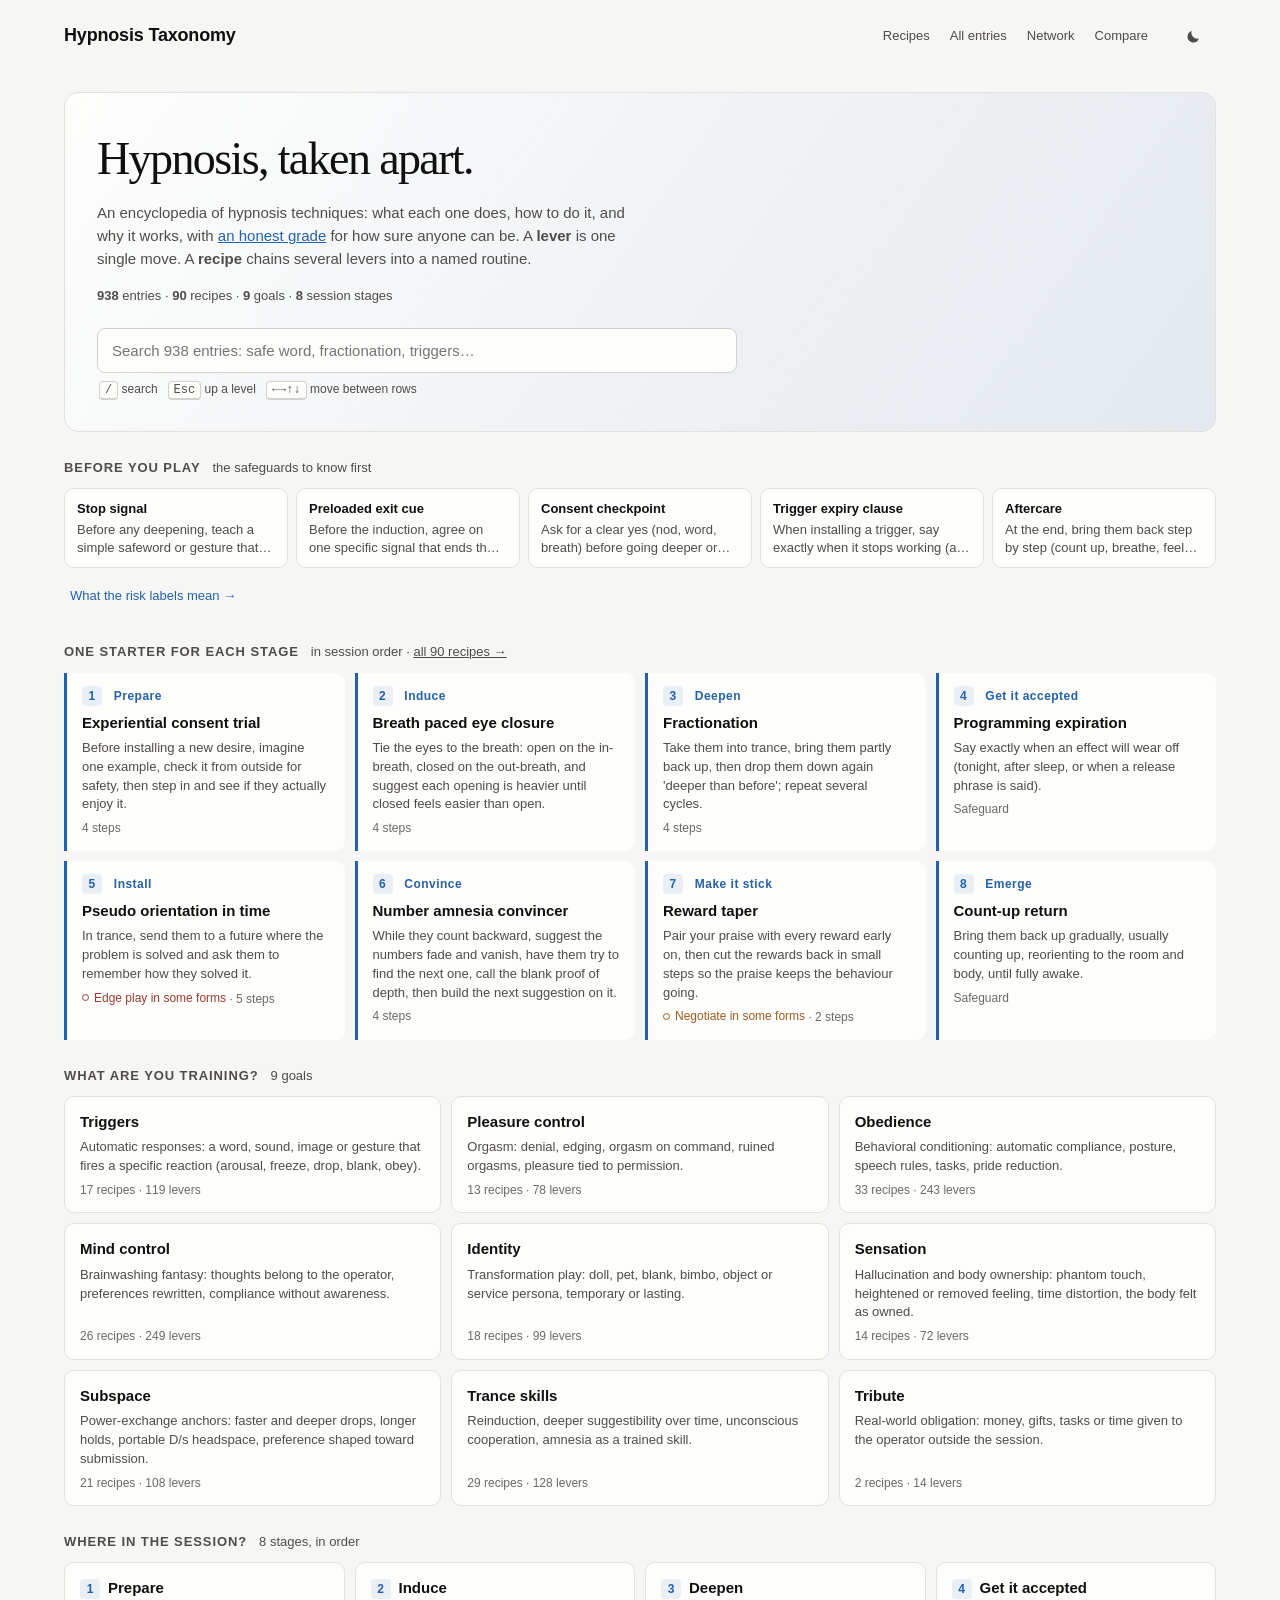
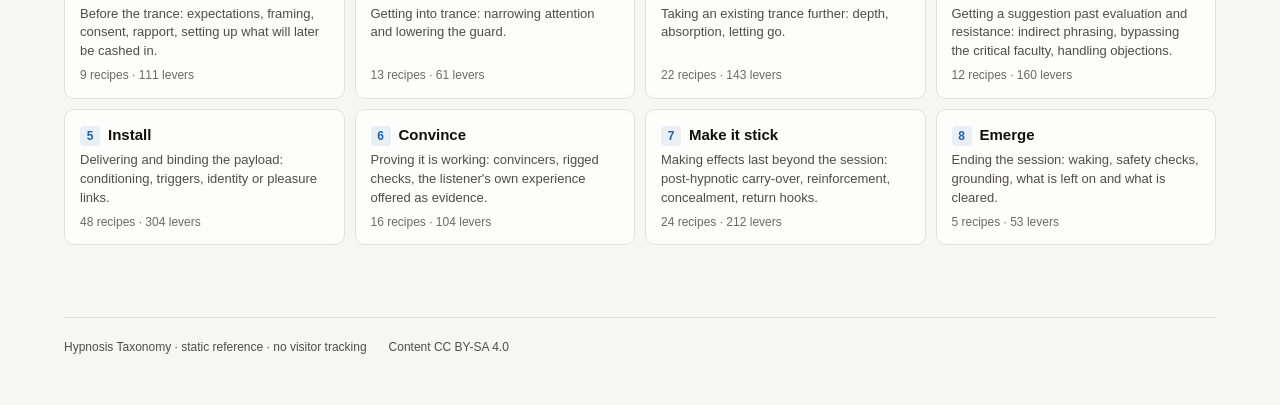
==== index.html @ 05ec09e2 "sync: taxonomy export (938 techniques, 2452 edges)" ====
<!doctype html>
<html lang="en">
<meta charset="utf-8">
<meta name="viewport" content="width=device-width, initial-scale=1">
<title>Hypnosis Taxonomy</title>
<link rel="icon" href="data:image/svg+xml,%3Csvg xmlns='http://www.w3.org/2000/svg' viewBox='0 0 16 16'%3E%3Ccircle cx='5' cy='8' r='2.6' fill='%232361ae'/%3E%3Ccircle cx='11.5' cy='4.5' r='1.9' fill='%23888'/%3E%3Ccircle cx='11.5' cy='11.5' r='1.9' fill='%23888'/%3E%3Cpath d='M6.8 7.2 10 5.1M6.8 8.8 10 10.9' stroke='%23888' stroke-width='1.1'/%3E%3C/svg%3E">
<link rel="stylesheet" href="writer-tools.css">
<style>
  :root {
    color-scheme: light;
    --surface-0:#f6f6f4; --surface-1:#fdfdfc; --surface-2:#efefeb;
    --line:#e2e2dd; --line-2:#d2d2cb;
    --ink-1:#101010; --ink-2:#4e4d4a; --ink-3:#6b6a64; --ink-4:#aaa9a1;
    --accent:#2361ae; --accent-soft:rgba(35,97,174,.09);
    --warn:#a05a1f; --high:#a03a2e; --low:#4f6b2a;
    --g-est:#14684f; --g-sup:#1e8a68;
    --gt-est:rgba(35,97,174,.30); --gt-sup:rgba(35,97,174,.13); --gt-pla:transparent; --gt-spe:transparent;
    --shadow:0 6px 24px rgba(0,0,0,.12);
    /* One type scale: every font-size on the site is one of these. */
    --fs-xs:12px; --fs-s:13px; --fs-m:15px; --fs-l:18px; --fs-xl:26px; --fs-hero:clamp(30px,4vw,46px);
  }
  @media (prefers-color-scheme: dark) {
    :root:where(:not([data-theme="light"])) {
      color-scheme: dark;
      --surface-0:#121211; --surface-1:#1a1a19; --surface-2:#242423;
      --line:#2f2f2c; --line-2:#403f3a;
      --ink-1:#f4f4f1; --ink-2:#b8b7ae; --ink-3:#97968d; --ink-4:#5e5d57;
      --accent:#5b93d8; --accent-soft:rgba(91,147,216,.13);
      --warn:#c98a4b; --high:#c9685a; --low:#9fbf72;
      --g-est:#5fd0a8; --g-sup:#58b896;
      --gt-est:rgba(91,147,216,.42); --gt-sup:rgba(91,147,216,.20); --gt-pla:transparent; --gt-spe:transparent;
      --shadow:0 6px 24px rgba(0,0,0,.5);
    }
  }
  :root[data-theme="dark"] {
    color-scheme: dark;
    --surface-0:#121211; --surface-1:#1a1a19; --surface-2:#242423;
    --line:#2f2f2c; --line-2:#403f3a;
    --ink-1:#f4f4f1; --ink-2:#b8b7ae; --ink-3:#97968d; --ink-4:#5e5d57;
    --accent:#5b93d8; --accent-soft:rgba(91,147,216,.13);
    --warn:#c98a4b; --high:#c9685a; --low:#9fbf72;
    --g-est:#5fd0a8; --g-sup:#58b896;
    --gt-est:rgba(91,147,216,.42); --gt-sup:rgba(91,147,216,.20); --gt-pla:transparent; --gt-spe:transparent;
    --shadow:0 6px 24px rgba(0,0,0,.5);
  }

  *{box-sizing:border-box}
  html,body{margin:0}
  html{overflow-x:clip}
  body{
    background:var(--surface-0); color:var(--ink-1);
    font:var(--fs-m)/1.55 ui-sans-serif,-apple-system,"Segoe UI",Roboto,"Helvetica Neue",sans-serif;
    -webkit-font-smoothing:antialiased; overflow-x:clip; overflow-wrap:break-word;
  }
  a{color:inherit}

  header{
    max-width:1200px;margin:0 auto;padding:14px 24px 0;
    display:flex;flex-wrap:wrap;align-items:center;gap:0 16px;
  }
  h1{margin:0;font-size:var(--fs-l);font-weight:650;letter-spacing:-.01em}
  h1 a{text-decoration:none}
  h1 a:hover{color:var(--accent)}
  .sub{color:var(--ink-3);font-size:var(--fs-s);margin:0 0 14px;font-variant-numeric:tabular-nums}
  .hbtn{
    border:1px solid var(--line-2);background:var(--surface-1);color:var(--ink-2);
    border-radius:6px;padding:5px 12px;font:inherit;font-size:var(--fs-s);cursor:pointer;
    text-decoration:none;
  }
  .hbtn:hover{color:var(--ink-1);border-color:var(--ink-4)}
  .hbtn.on{border-color:var(--accent);color:var(--accent)}
  nav.primary{display:flex;flex-wrap:nowrap;gap:0 4px;margin-left:auto}
  nav.primary a{font-size:var(--fs-s);line-height:20px;padding:12px 8px;color:var(--ink-2);text-decoration:none;white-space:nowrap}
  nav.primary a:hover{color:var(--ink-1)}
  nav.primary a.on{color:var(--ink-1);text-decoration:underline;text-decoration-thickness:2px;text-underline-offset:6px}
  nav.primary a:focus-visible,.iconbtn:focus-visible{outline:2px solid var(--accent);outline-offset:-2px;border-radius:6px}
  .iconbtn{border:0;background:none;color:var(--ink-2);width:44px;height:44px;padding:0;display:inline-grid;place-items:center;cursor:pointer;border-radius:8px}
  .iconbtn:hover{color:var(--ink-1);background:var(--surface-2)}
  .iconbtn svg{width:18px;height:18px}

  main{max-width:1200px;margin:0 auto;padding:16px 24px 72px}

  .crumbs{font-size:var(--fs-s);color:var(--ink-2);margin:4px 0 16px;display:flex;flex-wrap:wrap;gap:6px;align-items:center}
  .crumbs a{text-decoration:none}
  .crumbs a:hover{color:var(--accent)}
  .crumbs .sep{color:var(--ink-3)}
  .crumbs .here{color:var(--ink-2)}

  .searchwrap{margin:10px 0 20px;max-width:640px}
  input[type=search]{
    width:100%;border:1px solid var(--line-2);background:var(--surface-1);color:var(--ink-1);
    border-radius:8px;padding:10px 14px;font:inherit;font-size:var(--fs-m);
  }
  input[type=search]:focus{outline:2px solid var(--accent);outline-offset:1px;border-color:transparent}
  .hint{color:var(--ink-2);font-size:var(--fs-xs);margin:7px 2px 0}
  kbd{
    font:var(--fs-xs) ui-monospace,Menlo,Consolas,monospace;border:1px solid var(--line-2);
    border-bottom-width:2px;border-radius:4px;padding:1px 5px;background:var(--surface-1);color:var(--ink-2);
  }

  .secthead{display:flex;align-items:baseline;gap:12px;margin:26px 0 10px}
  .secthead h2{margin:0;font-size:var(--fs-s);font-weight:650;text-transform:uppercase;letter-spacing:.07em;color:var(--ink-2)}
  .secthead .n{color:var(--ink-2);font-size:var(--fs-s);font-variant-numeric:tabular-nums}

  /* home: goal / stage tiles and the recipe shelf */
  .tiles{display:grid;grid-template-columns:repeat(auto-fill,minmax(250px,1fr));gap:10px}
  .tile{display:flex;flex-direction:column;gap:5px;padding:13px 15px;border:1px solid var(--line);border-radius:10px;
        background:var(--surface-1);text-decoration:none}
  .tile:hover{border-color:var(--accent);background:var(--accent-soft)}
  .tile:focus-visible,.rcard:focus-visible{outline:2px solid var(--accent);outline-offset:2px}
  .tname{font-weight:650;font-size:var(--fs-m)}
  .tnum{display:inline-block;min-width:20px;height:20px;border-radius:4px;background:var(--accent-soft);color:var(--accent);
        font-size:var(--fs-xs);text-align:center;line-height:20px;margin-right:8px;font-variant-numeric:tabular-nums}
  .tdef{color:var(--ink-2);font-size:var(--fs-s);line-height:1.45}
  .tcnt{color:var(--ink-3);font-size:var(--fs-xs);margin-top:auto;font-variant-numeric:tabular-nums}
  .rshelf{display:grid;grid-template-columns:repeat(auto-fill,minmax(270px,1fr));gap:10px}
  .rcard{display:flex;flex-direction:column;gap:5px;padding:13px 15px;border-left:3px solid var(--accent);
         background:var(--surface-1);border-radius:0 10px 10px 0;text-decoration:none}
  .rcard:hover{background:var(--accent-soft)}
  .rname{font-weight:650}
  .rone{color:var(--ink-2);font-size:var(--fs-s);line-height:1.45}
  .rcnt{color:var(--ink-3);font-size:var(--fs-xs)}
  .kindline{margin:0 0 6px;font-size:var(--fs-xs);font-weight:650;letter-spacing:.08em;text-transform:uppercase;color:var(--ink-2)}
  .kindline a{color:var(--ink-2);text-decoration:none}
  .kindline a:hover{color:var(--accent);text-decoration:underline}
  .kindline .kin{text-transform:none;letter-spacing:0;font-weight:400}
  .entry .lead{font-size:var(--fs-l);line-height:1.5;margin:0 0 6px;color:var(--ink-1);max-width:62ch}
  ol.steps{margin:0;padding-left:22px}
  ol.steps li{margin:0 0 10px;padding-left:4px}
  ol.steps li p{margin:0;font-size:var(--fs-m);line-height:1.55}
  .steplever{display:inline-block;margin-top:3px;font-size:var(--fs-s);color:var(--accent);text-decoration:none}
  .steplever::before{content:"↳ ";color:var(--ink-3)}
  ul.variations{margin:4px 0 0;padding-left:20px;font-size:var(--fs-m);line-height:1.55}
  ul.variations li{margin:0 0 4px}
  .grade{margin:10px 0 0;font-size:var(--fs-s);color:var(--ink-2)}
  .grade b{color:var(--ink-1);font-weight:600}
  .entry .meta .grade-badge{margin-right:0}
  .grade-badge{display:inline-block;font-size:var(--fs-xs);font-weight:700;letter-spacing:.06em;text-transform:uppercase;border-radius:4px;
               padding:1px 7px;margin-right:6px;border:1px solid currentColor}
  /* A neutral ramp: grades never borrow the care colours (--warn/--high/--low mean care only).
     Established is the only FILLED badge; the line gets lighter and looser as evidence thins. */
  a.grade-badge{text-decoration:none}
  a.grade-badge:hover{text-decoration:underline}
  .g-established{color:var(--ink-1);background:var(--gt-est);border-color:var(--ink-1);box-shadow:inset 0 0 0 1px var(--ink-1)}
  .g-supported{color:var(--ink-1);background:var(--gt-sup)}.g-plausible{color:var(--ink-1);background:var(--gt-pla);border-color:var(--ink-2)}
  .g-speculative{color:var(--ink-2);background:var(--gt-spe);border-color:var(--ink-3);border-style:dashed}.g-folk{color:var(--ink-2);border-color:var(--ink-3);border-style:dotted}
  .finding{margin:6px 0 0;font-size:var(--fs-s);color:var(--ink-2)}
  .finding a{color:var(--accent)}
  .prereq{margin:0 0 16px;padding:10px 14px;border-left:3px solid var(--warn);background:var(--surface-1);border-radius:0 8px 8px 0;font-size:var(--fs-s);color:var(--ink-2)}
  .prereq b{color:var(--ink-1)}
  .risklegend{font-size:var(--fs-s);margin:-4px 0 12px}
  .risklegend a{color:var(--accent)}
  .leaveout{position:relative}
  /* .ctl: ONE look for every filter control (select, text box, Leave out, the narrow Filters toggle). */
  .ctl,.writer-filters input:not([type=checkbox]),.writer-filters select,.leaveout>summary,.morefilters>summary{font-family:inherit;font-weight:400;font-size:var(--fs-s);line-height:1.3;height:36px;
    border:1px solid var(--line-2);border-radius:8px;background:var(--surface-1);color:var(--ink-1);padding:0 10px}
  .ctl::placeholder,.writer-filters input::placeholder{color:var(--ink-3);font-weight:400;opacity:1}
  .leaveout summary{list-style:none;cursor:pointer;display:flex;align-items:center;white-space:nowrap;overflow:hidden;text-overflow:ellipsis}
  .leaveout summary::-webkit-details-marker{display:none}
  .leaveout summary::after{content:"▾";margin-left:auto;padding-left:8px;color:var(--ink-3)}
  .leaveout .lo-box{position:absolute;z-index:5;top:40px;left:0;min-width:230px;background:var(--surface-1);border:1px solid var(--line-2);border-radius:8px;box-shadow:var(--shadow);padding:8px 10px}
  .leaveout .lo-box p{margin:6px 0 2px;font-size:var(--fs-xs);font-weight:650;text-transform:uppercase;letter-spacing:.07em;color:var(--ink-3)}
  .leaveout .lo-box label{display:flex;flex-direction:row;align-items:center;gap:8px;font-weight:400;font-size:var(--fs-s);color:var(--ink-1);min-height:36px;min-width:0;flex:none}
  .leaveout .lo-box input{width:18px;height:18px}
  .showall{margin:10px 0 0;font:inherit;font-size:var(--fs-s);border:1px solid var(--line-2);background:var(--surface-1);color:var(--accent);border-radius:8px;padding:9px 14px;cursor:pointer;min-height:44px}
  .showall:hover{border-color:var(--accent)}
  .writer-filters .lofield{display:flex;flex-direction:column;gap:6px;font-size:var(--fs-xs);font-weight:650;color:var(--ink-2);flex:1;min-width:150px}
  .riskcat{padding:12px 0;border-bottom:1px solid var(--line);font-size:var(--fs-s);color:var(--ink-2);scroll-margin-top:12px}
  .riskcat:focus{outline:none}
  .riskcat:target,.riskcat:focus-visible{outline:2px solid var(--accent);outline-offset:4px;border-radius:4px}
  .riskcat h4{margin:0 0 4px;font-size:var(--fs-l);color:var(--ink-1)}
  .riskcat h4 .n{font-size:var(--fs-s);font-weight:400;color:var(--ink-2)}
  .riskcat h4 a.n{color:var(--accent);text-decoration:none}
  .riskcat h4 a.n:hover{text-decoration:underline}
  .riskcat p{margin:0 0 4px}
  .riskpage{max-width:68ch}
  .riskpage>.sect{margin-top:22px}
  .riskpage .body.small,.riskpage ul.risklist li,.riskpage .riskcat{font-size:var(--fs-s)}
  .riskcat b{color:var(--ink-1);font-weight:600}
  ul.carelevels li{display:grid;grid-template-columns:9.5em 1fr;gap:6px 12px;align-items:baseline}
  ul.carelevels .care{margin:0}
  ul.risklist li b{color:var(--ink-1)}
  /* ONE disclosure style for "show more text": accent, small, regular weight, a ▸/▾ marker. */
  details.more{margin-top:10px}
  details.more>summary{cursor:pointer;font-size:var(--fs-s);font-weight:400;color:var(--accent);min-height:32px;padding:6px 0;list-style:none;display:flex;align-items:center;gap:6px}
  details.more>summary::-webkit-details-marker{display:none}
  details.more>summary::before{content:"▸";font-size:var(--fs-xs);width:10px}
  details.more[open]>summary::before{content:"▾"}
  details.more>summary:hover{text-decoration:underline}
  details.more p{margin-top:4px}
  .body.small,p.small{font-size:var(--fs-s)}
  ul.usedin,ul.risklist{margin:0;padding:0;list-style:none}
  ul.usedin li,ul.risklist li{margin:0 0 8px;font-size:var(--fs-s);color:var(--ink-2)}
  ul.usedin a{font-weight:600;color:var(--ink-1)}
  .sublab{font-size:var(--fs-xs);color:var(--ink-3);margin:6px 0}
  .pagehead .eyebrow{margin:0 0 4px}
  /* list pages: tiers, grouped levers, stage nav, filters */
  .tier-start .rshelf{margin-bottom:6px;grid-template-columns:repeat(auto-fit,minmax(max(260px,calc((100% - 20px)/3)),1fr))}
  .mname .grade-badge{margin:0 0 0 6px;vertical-align:1px}
  .tiernote{color:var(--ink-2);font-size:var(--fs-s);margin:0 0 8px;max-width:70ch}
  .keepsafe{margin:14px 0 0;padding:10px 14px;border-left:3px solid var(--line-2);background:var(--surface-1);border-radius:0 8px 8px 0;font-size:var(--fs-s);color:var(--ink-2);line-height:1.9}
  .keepsafe .kslab{font-weight:650;color:var(--ink-1);margin-right:8px}
  .keepsafe a{color:var(--accent);text-decoration:none}
  .keepsafe a:hover{text-decoration:underline}
  .stagenav{margin:8px 0 0;font-size:var(--fs-s)}
  .stagenav a{color:var(--accent);text-decoration:none;display:inline-block;padding:6px 0}
  .stagenav a:hover{text-decoration:underline}
  .lgroup{margin:0 0 6px;border-top:1px solid var(--line)}
  /* List expanders are text, not boxes: they must not compete with the rows they extend. */
  #memberRows .capped .showall{margin:0 0 6px;min-height:36px;padding:6px 0;border:0;background:none;font-size:var(--fs-s)}
  #memberRows .capped .showall::before{content:"▸ ";font-size:var(--fs-xs)}
  #memberRows .capped .showall:hover{text-decoration:underline}
  .lghead{display:flex;align-items:baseline;gap:6px;padding:10px 0 2px}
  .lghead h3{margin:0;font-size:var(--fs-m);font-weight:650;color:var(--ink-1)}
  .lghead .n{color:var(--ink-2);font-size:var(--fs-s);font-variant-numeric:tabular-nums}
  .varies{display:inline-flex;align-items:center;gap:5px;font-size:var(--fs-xs);font-weight:400;white-space:nowrap;vertical-align:1px}
  .varies::before{content:"";width:7px;height:7px;border-radius:50%;border:1.5px solid currentColor;box-sizing:border-box}
  .rmeta{font-weight:400;color:var(--ink-3);font-size:var(--fs-s)}
  #memberRows .mrow{padding:7px 0}
  #memberRows .secthead{margin:22px 0 8px}
  details.structs{margin-top:22px}
  .listfilters{align-items:flex-end}
  .listfilters .ftext{flex:2;min-width:200px}
  .morefilters{flex:4;min-width:0}
  .morefilters>summary{display:none}
  .morefilters .mf-box{display:flex;flex-wrap:wrap;gap:16px;align-items:end}
  .morefilters .mf-box>label,.morefilters .mf-box>.lofield{flex:1;min-width:150px}
  /* home */
  .reye{font-size:var(--fs-xs);font-weight:650;letter-spacing:.04em;color:var(--accent)}
  ul.byp{list-style:none;margin:0;padding:0;display:grid;grid-template-columns:repeat(auto-fill,minmax(210px,1fr));gap:8px}
  ul.byp li a{display:block;height:100%;padding:10px 12px;border:1px solid var(--line);border-radius:10px;background:var(--surface-1);text-decoration:none}
  ul.byp li a:hover{border-color:var(--accent);background:var(--accent-soft)}
  ul.byp .sname{display:block;font-weight:600;font-size:var(--fs-s)}
  ul.byp .sone{display:-webkit-box;-webkit-line-clamp:2;-webkit-box-orient:vertical;overflow:hidden;color:var(--ink-2);font-size:var(--fs-s);line-height:1.4;margin-top:2px}
  ul.byp li.byp-more{display:flex;align-items:center;padding:0 6px;font-size:var(--fs-s)}
  ul.byp li.byp-more a{border:0;background:none;padding:10px 0;color:var(--accent);height:auto}
  .writer-hero.searching .herop,.writer-hero.searching .sub{display:none}
  .writer-hero.searching{padding-top:20px;padding-bottom:18px;margin-bottom:12px}
  .writer-hero.searching h2{font-size:var(--fs-xl);margin:0}
  @media (hover:none),(max-width:640px){.kbdhint{display:none}}
  @media (min-width:960px){.tiles.goals{grid-template-columns:repeat(3,1fr)}}
  .noresult .nrlead{font-size:var(--fs-m);color:var(--ink-1);margin:14px 0 4px}
  .noresult .nrheads{margin:0 0 8px}

  .rows{display:flex;flex-direction:column}
  .mrow{
    display:block;padding:11px 0;border-bottom:1px solid var(--line);
    text-decoration:none;
  }
  /* ONE left edge: row text sits flush with the headings; the hover tint bleeds past it without moving it. */
  .mrow:hover{background:var(--accent-soft);box-shadow:-8px 0 0 var(--accent-soft),8px 0 0 var(--accent-soft)}
  .mrow:focus-visible{outline:2px solid var(--accent);outline-offset:2px;border-radius:4px}
  .mname{font-weight:600;font-size:var(--fs-m)}
  .mmech{
    color:var(--ink-2);font-size:var(--fs-s);margin:3px 0 0;
    display:-webkit-box;-webkit-line-clamp:2;-webkit-box-orient:vertical;overflow:hidden;
  }
  /* Risk: ONE coloured element (the care word); every chip is a neutral pill. */
  .care{display:inline-flex;align-items:center;gap:5px;margin-left:8px;font-size:var(--fs-xs);font-weight:600;white-space:nowrap;vertical-align:1px}
  .care::before{content:"";width:7px;height:7px;border-radius:50%;background:currentColor}
  .care-low{color:var(--low)}.care-medium{color:var(--warn)}.care-high{color:var(--high)}
  .care-none{color:var(--ink-3);font-weight:400}
  .care-rec{color:var(--ink-2);font-weight:600}
  .care-rec::before{background:none;border:1.5px solid currentColor;box-sizing:border-box;border-radius:2px}
  .dotsep{color:var(--ink-3)}
  .care-none::before{background:none;border:1px solid currentColor;box-sizing:border-box}
  .gentler{display:inline-block;margin-left:6px;font-size:var(--fs-xs);color:var(--ink-2);font-style:italic}
  .riskblock .carehead{margin:0 0 8px;font-size:var(--fs-m)}
  .riskblock .carehead .care{margin-left:0;font-size:var(--fs-m)}
  .riskblock .carehead .care::before{width:9px;height:9px}
  .someforms{color:var(--ink-2);font-size:var(--fs-s)}
  .roleword{color:var(--ink-2);font-size:var(--fs-s)}
  /* Hanging labels: a wrapped chip sits under the first chip, never under its label. */
  .riskline{margin:0 0 6px;display:grid;grid-template-columns:max-content 1fr;gap:6px 12px;align-items:baseline}
  .riskline .rlab{font-size:var(--fs-s);color:var(--ink-2)}
  .riskline .rchips{display:flex;flex-wrap:wrap;gap:6px}
  .rolemark{margin:0 0 8px;font-size:var(--fs-s);color:var(--ink-2)}
  .rchip{font:inherit;font-size:var(--fs-s);line-height:1.3;white-space:nowrap;border:1px solid var(--line-2);background:var(--surface-1);color:var(--ink-1);border-radius:999px;padding:5px 12px;cursor:pointer;text-align:left;min-height:32px}
  .rchip.cond{border-style:dashed;border-color:var(--ink-3)}
  .rchip .sfx{color:var(--ink-2)}
  .rchip:hover{border-color:var(--ink-3)}
  .rchip[aria-expanded="true"]{border-color:var(--ink-1);background:var(--surface-2)}
  .rchip:focus-visible{outline:2px solid var(--accent);outline-offset:2px}
  .rnote{margin:2px 0 6px;font-size:var(--fs-xs);color:var(--ink-2)}
  .rpanel{margin:6px 0 10px;padding:12px 14px;border:1px solid var(--line-2);border-radius:8px;background:var(--surface-1);font-size:var(--fs-s);color:var(--ink-2);max-width:66ch}
  .rpanel p{margin:0 0 6px}
  .rpanel b{color:var(--ink-1)}
  .rpanel a{color:var(--accent)}
  .riskblock .rr{margin:8px 0 0;font-size:var(--fs-m);line-height:1.55;color:var(--ink-1)}
  .riskblock.compact .carehead{font-size:var(--fs-s);margin-bottom:6px}
  .riskblock.compact .carehead .care{font-size:var(--fs-s)}
  .riskblock.compact .rchip{font-size:var(--fs-xs);padding:3px 9px;min-height:28px}
  .riskblock.compact .riskline .rlab{font-size:var(--fs-xs)}
  .riskblock .none{color:var(--ink-2);font-size:var(--fs-s);margin:0}

  .pagehead{margin:2px 0 6px}
  .pagehead h2{margin:0 0 4px;font-size:var(--fs-xl);letter-spacing:-.01em}
  .pagehead .gloss{color:var(--ink-2);font-size:var(--fs-m);margin:0;max-width:70ch}
  .pagehead .gloss.small{font-size:var(--fs-s);margin-top:6px;color:var(--ink-3)}
  .pagehead .count{color:var(--ink-2);font-size:var(--fs-s);margin:6px 0 0;font-variant-numeric:tabular-nums}

  /* entry page */
  article.entry{max-width:760px}
  .entry h2{margin:0 0 6px;font-size:var(--fs-xl);letter-spacing:-.012em}
  .entry .meta{display:flex;flex-wrap:wrap;gap:8px;align-items:center;color:var(--ink-2);font-size:var(--fs-s);margin:0}
  .sect{margin:0 0 20px}
  .sect .lab{font-size:var(--fs-xs);font-weight:650;letter-spacing:.08em;text-transform:uppercase;color:var(--ink-2);margin:0 0 6px}
  /* ONE prose measure in px terms (ch shrinks with the font, so 13px lines wrapped narrower than 15px ones). */
  .sect p,.riskblock .rr,.entry .sect ul:not(.simlist):not(.usedin),.entry .sect ol{max-width:40rem}
  .entry p,.entry li{text-wrap:pretty}
  .sect p.body{margin:0;font-size:var(--fs-m);line-height:1.62;color:var(--ink-1)}
  .sect p.body+p.body{margin-top:8px}

  /* examples: title, the Say-it line, then setup + illustration behind one disclosure */
  .writer-example{margin:0 0 18px}
  .writer-example h4{margin:0 0 6px;font-size:var(--fs-m);font-weight:600;color:var(--ink-1)}
  .writer-example blockquote.sayit{margin:0;padding:10px 14px;border-left:3px solid var(--accent);background:var(--surface-1);border-radius:0 8px 8px 0;font-size:var(--fs-m);line-height:1.55;color:var(--ink-1);max-width:66ch}
  .writer-example blockquote.sayit b{font-weight:600}
  .writer-example details.more{margin-top:4px}
  .writer-example details.more p{font-size:var(--fs-s);color:var(--ink-2);margin:4px 0 6px;max-width:66ch}
  .writer-example details.more p b{color:var(--ink-1);font-weight:600}

  /* entry page: one "Similar" list, actions, collapsed tail */
  ul.simlist{margin:0;padding:0;list-style:none}
  ul.simlist li{margin:0;border-bottom:1px solid var(--line)}
  ul.simlist li:last-child{border-bottom:0}
  ul.simlist a{display:block;padding:8px 2px;text-decoration:none}
  ul.simlist a:hover .sname{color:var(--accent)}
  ul.simlist a:focus-visible{outline:2px solid var(--accent);outline-offset:-2px;border-radius:6px}
  ul.simlist .sname{font-weight:600;font-size:var(--fs-m);color:var(--ink-1)}
  ul.simlist .sone{display:block;color:var(--ink-2);font-size:var(--fs-s);white-space:nowrap;overflow:hidden;text-overflow:ellipsis}
  .sone .care,.mmech .care,.rcnt .care,.gsmeta .care{margin-left:0}
  /* Narrow slots: two lines, so the difference can still be read off the row. */
  .gpanel ul.simlist .sone,.gresults ul.simlist .sone{white-space:normal;display:-webkit-box;-webkit-line-clamp:2;-webkit-box-orient:vertical}
  @media(max-width:640px){ul.simlist .sone{white-space:normal;display:-webkit-box;-webkit-line-clamp:2;-webkit-box-orient:vertical}}
  ul.simlist .ssteps{color:var(--ink-3);font-size:var(--fs-s);margin-left:6px}
  /* Actions: plain inline text buttons, 44px tall from padding, no box. */
  .entry .entry-actions{display:flex;gap:0;margin:0 0 14px -10px;align-items:center;flex-wrap:wrap}
  .entry .entry-actions>*{font:inherit;font-size:var(--fs-s);min-height:44px;padding:0 10px;border:0;background:none;color:var(--accent);text-decoration:none;border-radius:6px;display:inline-flex;align-items:center;cursor:pointer;white-space:nowrap;min-width:0}
  .entry .entry-actions>[hidden]{display:none}
  .entry .entry-actions>*:hover{background:var(--accent-soft);text-decoration:underline}
  .entry .entry-actions>*+*::before{content:"·";color:var(--ink-3);margin:0 10px 0 -10px;text-decoration:none;display:inline-block}
  .entry .entry-actions .pin-btn[aria-pressed=true]{background:none;font-weight:600}
  .fcount{margin:4px 2px 0;font-size:var(--fs-s);color:var(--ink-2)}
  .linkbtn{font:inherit;font-size:var(--fs-s);border:0;background:none;color:var(--accent);padding:10px 2px;cursor:pointer;text-decoration:underline}
  .exmore[hidden]{display:none}

  /* network: landing, ego focus, whole map */
  .gtools{display:flex;flex-wrap:wrap;gap:8px;align-items:center;margin:0 0 10px}
  .gtools .gsearchwrap{position:relative;flex:1 1 160px;max-width:420px;min-width:0}
  #gsearch{width:100%;height:40px;border-radius:8px;padding:6px 12px;font:inherit;font-size:var(--fs-s);border:1px solid var(--line-2);background:var(--surface-1);color:var(--ink-1)}
  #gsearch:focus{outline:2px solid var(--accent);outline-offset:1px;border-color:transparent}
  .gbtn{display:inline-flex;align-items:center;min-height:40px;border:1px solid var(--line-2);background:var(--surface-1);color:var(--ink-2);border-radius:8px;padding:6px 14px;font:inherit;font-size:var(--fs-s);cursor:pointer;text-decoration:none;white-space:nowrap}
  .gbtn:hover{color:var(--ink-1);border-color:var(--ink-3)}
  .gbtn:focus-visible{outline:2px solid var(--accent);outline-offset:2px}
  .gresults{position:absolute;z-index:6;left:0;right:0;top:44px;max-height:60vh;overflow:auto;background:var(--surface-1);border:1px solid var(--line-2);border-radius:8px;box-shadow:var(--shadow);padding:4px 8px}
  .gresults[hidden]{display:none}
  .gresults p{margin:6px 4px;color:var(--ink-3);font-size:var(--fs-s)}
  .glead{color:var(--ink-2);font-size:var(--fs-m);margin:6px 0 14px;max-width:70ch}
  .gstarts{display:grid;grid-template-columns:repeat(auto-fill,minmax(220px,1fr));gap:8px;margin:0 0 16px}
  .gstart{display:flex;flex-direction:column;gap:2px;padding:10px 12px;border:1px solid var(--line);border-radius:10px;background:var(--surface-1);text-decoration:none}
  .gstart:hover{border-color:var(--accent);background:var(--accent-soft)}
  .gstart:focus-visible{outline:2px solid var(--accent);outline-offset:2px}
  .gstart .gsname{font-weight:600;font-size:var(--fs-m)}
  .gstart .gsmeta{font-size:var(--fs-xs);color:var(--ink-3)}
  .gstart .care{margin-left:0}
  .glegend{display:flex;flex-wrap:wrap;gap:2px 12px;color:var(--ink-2);font-size:var(--fs-s);margin:0 2px 8px;align-items:center}
  @media(max-width:640px){.glegend{font-size:var(--fs-xs);gap:0 9px}.glegend .ln{width:14px}}
  .glegend .ln{display:inline-block;width:20px;height:0;border-top:2px solid var(--ink-3);vertical-align:3px;margin-right:5px}
  .glegend .ln.seq{border-color:var(--accent)}
  .glegend .ln.con{border-top:2px dashed var(--high)}
  .glegend .sw{display:inline-block;width:9px;height:9px;border-radius:50%;margin-right:5px;vertical-align:-1px}
  .gworkspace{display:grid;grid-template-columns:minmax(0,1fr) 320px;gap:14px;align-items:start}
  .gego{border:1px solid var(--line);border-radius:10px;background:var(--surface-1);overflow:hidden}
  .gego svg{display:block;width:100%;height:auto}
  @media (prefers-reduced-motion:no-preference){.gego svg{animation:egoin .24s ease-out}}
  @keyframes egoin{from{opacity:0;transform:scale(.985)}to{opacity:1;transform:none}}
  .gego .gn{cursor:pointer}
  .gego .gn:hover circle{stroke:var(--ink-1);stroke-width:2}
  .gego text{font:var(--fs-xs) ui-sans-serif,-apple-system,"Segoe UI",Roboto,sans-serif;fill:var(--ink-1);paint-order:stroke;stroke:var(--surface-1);stroke-width:4px;stroke-linejoin:round}
  .gego text.focus{font-size:var(--fs-m);font-weight:650;stroke-width:6px}
  .gego text.slot{font-size:var(--fs-xs);font-weight:650;letter-spacing:.07em;fill:var(--ink-3);text-transform:uppercase}
  .gego text.empty{fill:var(--ink-3);font-style:italic}
  .gpanel{background:var(--surface-1);border:1px solid var(--line);border-radius:10px;padding:14px 16px;font-size:var(--fs-s);max-height:calc(100vh - 160px);overflow:auto}
  .gpanel h3{margin:0 0 4px;font-size:var(--fs-l);line-height:1.25}
  .gpanel h3:focus{outline:2px solid var(--accent);outline-offset:3px}
  .gpanel .gmech{color:var(--ink-2);margin:4px 0 10px;font-size:var(--fs-s)}
  .gpanel .gacts{display:flex;gap:8px;flex-wrap:wrap;margin:10px 0 6px;align-items:center}
  .gpanel .ggrade{margin:4px 0 0}
  .gpanel .riskblock{margin-top:4px}
  .gpanel .lab{font-size:var(--fs-xs);font-weight:650;letter-spacing:.07em;text-transform:uppercase;color:var(--ink-3);margin:14px 0 2px}
  .gpanel ul.simlist .sname{font-size:var(--fs-s)}
  .gpanel ul.simlist a{padding:6px 2px}
  .gpanel .care{margin-left:6px;font-size:var(--fs-xs)}
  .gwrap{position:relative;border:1px solid var(--line);border-radius:10px;background:var(--surface-1);overflow:hidden;height:calc(100vh - 200px);min-height:420px}
  #gcanvas{display:block;width:100%;height:100%;cursor:grab;touch-action:none}
  #gcanvas.dragging{cursor:grabbing}
  .maplegend{position:absolute;top:8px;left:8px;max-width:calc(100% - 16px);display:flex;flex-wrap:wrap;gap:2px 4px;padding:4px 6px;background:color-mix(in srgb,var(--surface-1) 88%,transparent);border:1px solid var(--line);border-radius:8px;font-size:var(--fs-xs);color:var(--ink-2)}
  .maplegend button,.maplegend .gen{font:inherit;font-size:var(--fs-xs);color:var(--ink-2);background:none;border:1px solid transparent;border-radius:999px;padding:3px 8px;min-height:30px;cursor:pointer;display:inline-flex;align-items:center}
  .maplegend .gen{cursor:default}
  .maplegend button:hover{border-color:var(--line-2);color:var(--ink-1)}
  .maplegend button[aria-pressed="true"]{border-color:var(--accent);color:var(--accent);background:var(--accent-soft);font-weight:600}
  .maplegend button:focus-visible{outline:2px solid var(--accent);outline-offset:1px}
  .gcaption{color:var(--ink-3);font-size:var(--fs-s);margin:8px 2px 0}
  .gcaption b{color:var(--ink-1);font-weight:600}
  @media(max-width:640px){.maplegend{flex-wrap:nowrap;overflow-x:auto;max-width:calc(100% - 16px);padding:2px 4px;-webkit-mask-image:linear-gradient(90deg,#000 calc(100% - 28px),transparent);mask-image:linear-gradient(90deg,#000 calc(100% - 28px),transparent)}.maplegend button{flex:0 0 auto;white-space:nowrap}.maplegend>:last-child{margin-right:24px}}
  @media(max-width:900px){.gworkspace{grid-template-columns:minmax(0,1fr)}.gpanel{max-height:none}.gwrap{height:62vh;min-height:320px}}

  .loading,.fatal{padding:60px 0;color:var(--ink-3);font-size:var(--fs-s);max-width:640px}
  .fatal b{color:var(--ink-1)}
  .fatal code{
    font-family:ui-monospace,Menlo,Consolas,monospace;font-size:var(--fs-s);
    background:var(--surface-2);border:1px solid var(--line);border-radius:6px;padding:2px 6px;
  }
  .empty{color:var(--ink-2);font-size:var(--fs-s);padding:14px 4px}

  @media (max-width:640px){
    header{padding:16px 16px 0}
    main{padding:10px 16px 56px}
    .rshelf{grid-template-columns:1fr}
    .tiles{grid-template-columns:1fr 1fr;gap:8px}
    .tiles .tdef{display:none}
    .tile{padding:10px 12px}
    .tname{font-size:var(--fs-s)}
    .morefilters>summary{display:flex;align-items:center;cursor:pointer;list-style:none}
    .morefilters[open]>summary{margin-bottom:10px}
    .listfilters{gap:10px}
    /* Text box and the Filters toggle share one row; open, the filters take the full width. */
    .writer-filters.listfilters label.ftext{flex:1 1 150px;min-width:0}
    .morefilters{flex:0 0 auto}
    .morefilters[open]{flex:1 1 100%}
    #memberRows .capped .showall,#memberRows .lghead .showall{min-height:44px}
    #results>.secthead.wrapn{flex-wrap:wrap;row-gap:2px}
    #results>.secthead.wrapn .n{flex-basis:100%}
    /* List pages at 390: the way in starts within the first screen. */
    .listfilters .flab{position:absolute;width:1px;height:1px;overflow:hidden;clip:rect(0,0,0,0)}
    .crumbs{margin:0 0 6px}
    .pagehead .eyebrow{display:none}
    #memberRows>.tier-start:first-child>.secthead,#memberRows>.secthead:first-child{margin:6px 0 6px}
    .risklegend{margin:-2px 0 4px}
    .rcard{padding:10px 12px;gap:3px}
    .rcard .rone{display:-webkit-box;-webkit-line-clamp:2;-webkit-box-orient:vertical;overflow:hidden}
    ul.byp .sone{-webkit-line-clamp:1}
    ul.byp li a{padding:8px 12px}
    .writer-hero .herop{font-size:var(--fs-s)}
    .writer-hero.searching{padding:12px 16px 14px;margin:8px 0 0}
    .writer-hero.searching h2{font-size:var(--fs-l)}
    .writer-hero.searching .searchwrap{margin-top:8px}
    .writer-hero.searching+#results>.secthead:first-child{margin-top:16px}
    .entry .lead{font-size:var(--fs-l)}
    header{padding:2px 12px 0 16px}
    header h1{font-size:var(--fs-l)}
    nav.primary{order:3;width:100%;margin:0 0 0 -8px}
    #themeToggle{margin-left:auto}
    .entry h2{font-size:var(--fs-xl)}
    .entry .kindline{margin-top:10px}
  }
</style>

<a class="skip-link" href="#view" onclick="event.preventDefault();document.getElementById('view').focus()">Skip to content</a>
<header>
  <h1><a href="#/">Hypnosis Taxonomy</a></h1>
  <nav class="primary" aria-label="Primary">
  <a href="#/recipes">Recipes</a>
  <a href="#/table">All entries</a>
  <a id="graphLink" href="#/graph">Network</a>
  <a id="workbenchLink" href="#/workbench">Compare</a>
  </nav>
  <button id="themeToggle" class="iconbtn" type="button" aria-label="Dark theme" aria-pressed="false"><svg viewBox="0 0 20 20" aria-hidden="true"><path d="M15.5 12.6A6.5 6.5 0 0 1 7.4 4.5a6.5 6.5 0 1 0 8.1 8.1z" fill="currentColor"/></svg></button>
</header>
<div id="writerStatus" class="sr-only" role="status" aria-live="polite"></div>
<p id="connectionStatus" role="status" hidden style="max-width:1152px;margin:12px auto;padding:0 16px"></p>
<main id="view" tabindex="-1" aria-busy="true"><div class="loading" role="status">Loading the reference…</div></main>

<footer class="site-footer"><span>Hypnosis Taxonomy · static reference · no visitor tracking</span><span>Content CC BY-SA 4.0</span></footer>

<script>
'use strict';

/* ============ theme ============ */
(function(){
  var KEY='of-theme', root=document.documentElement, btn=document.getElementById('themeToggle');
  try{ var saved=localStorage.getItem(KEY); if(saved==='light'||saved==='dark') root.setAttribute('data-theme',saved); }catch(e){}
  function current(){ var cur=root.getAttribute('data-theme'); return cur||((window.matchMedia&&window.matchMedia('(prefers-color-scheme: dark)').matches)?'dark':'light'); }
  function sync(){ btn.setAttribute('aria-pressed',String(current()==='dark')); }
  sync();
  btn.addEventListener('click',function(){
    var next=(current()==='dark')?'light':'dark';
    root.setAttribute('data-theme',next);
    try{ localStorage.setItem(KEY,next); }catch(e){}
    sync();
  });
})();

/* ============ state ============ */
var S={ ready:false, byId:{}, byName:{}, nodes:[], goals:[], stages:[], tagById:{}, seeAlso:{}, contrasts:{}, usedIn:{},
        next:{}, prev:{}, cooc:{}, annScripts:0, riskCats:[], riskCat:{} };
var searchQuery='', memberFilter='', crossFilter='';
/* List risk filters: care level (core chips) and chips to leave out (core OR conditional). */
var RF={care:'',leave:[]}, groupOpen={};
var routeContext={}, currentRoute=null;
if('scrollRestoration' in history) history.scrollRestoration='manual';
// Remember the rendered route while the URL changes, including scroll during Back.
window.addEventListener('scroll',function(){
  if(currentRoute!==null){
    var ctx=routeContext[currentRoute]||(routeContext[currentRoute]={});
    ctx.scroll=window.scrollY;
  }
});

var SITE='Hypnosis Taxonomy';
var KIND_LABEL={technique:'Lever',recipe:'Recipe',container:'Session structure',principle:'Principle'};
/* ONE axis: every grade rates the research behind the EXPLANATION (the effect the
   "why" relies on), never the move as used in a session. A move graded Established
   leans on a well-replicated effect; nobody has tested it inside hypnosis unless
   the text says so. */
var GRADE={
  established:['Established','The effect this explanation relies on is well replicated in research.'],
  supported:['Supported','The effect this explanation relies on has some direct research behind it.'],
  plausible:['Plausible','The explanation fits known psychology, but no study tests the effect it relies on.'],
  speculative:['Speculative','A reasonable guess with little evidence either way.'],
  folk:['Folk','Practitioner lore; nobody has tested the explanation.']
};
var GRADE_ORDER=['established','supported','plausible','speculative','folk'];
var GRADE_SCOPE='Grades rate the research behind the explanation, usually done outside hypnosis. They do not mean the move itself was tested in a hypnosis session.';
function renderGrades(view){
  var count={}; S.nodes.forEach(function(n){ if(n.evidence_grade) count[n.evidence_grade]=(count[n.evidence_grade]||0)+1; });
  view.innerHTML=crumbs([['#/','Home']],'Evidence grades')+'<div class="riskpage"><div class="pagehead"><h2>How we grade the why</h2><p class="gloss">'+esc(GRADE_SCOPE)+'</p></div>'+
    sect('The five grades',GRADE_ORDER.map(function(k){
      return '<div class="riskcat" id="grade-'+k+'" tabindex="-1"><h4><span class="grade-badge g-'+k+'">'+GRADE[k][0]+'</span> <a class="n" href="#/table?grade='+k+'">'+plural(count[k]||0,'entry','entries')+' →</a></h4><p>'+esc(GRADE[k][1])+'</p></div>';
    }).join(''))+'</div>';
}

/* ============ risk: computed in the publisher, drawn by ONE renderer ============
   n.care = level from core chips (what the page leads with); n.risk = worst case over
   every chip (safety filters + tie-break); n.rk = [[slug, condition|null], …]. The care
   rule itself lives in verbs.care_from — the viewer never recomputes it. Category prose
   comes from the payload's risk_categories; none is written here. */
var CARE={low:'Standard care',medium:'Negotiate first',high:'Edge play'};
var CARE_RANK={low:0,medium:1,high:2};
var ROLE={carrier:'Carrier',safeguard:'Safeguard',recognition:'Recognition only'};
var RECOGNITION_ONLY='Listed so it can be recognised and resisted; not a play technique.';
function careOf(n){ return n.care||n.risk||null; }
function careRank(n){ var c=careOf(n); return c in CARE_RANK?CARE_RANK[c]:1.5; }
function riskRank(n){ return n.risk in CARE_RANK?CARE_RANK[n.risk]:1.5; }
/* Recognition-only patterns get NO care word: "Edge play" means "playable, with care", and
   these are listed to be recognised, not played. risk stays their sort/filter key. */
function careBadge(n){
  if(n.role==='recognition') return ' <span class="care care-rec">Recognition only</span>';
  var c=careOf(n);
  if(!c) return ' <span class="care care-none">Risk not yet assessed</span>';
  return ' <span class="care care-'+c+'">'+CARE[c]+'</span>';
}
/* The care badge as a meta-line prefix ("● Standard care · Tell them…"): one position for
   every row, so long names never push it onto a line of its own. */
function chipLabel(slug){ var c=S.riskCat[slug]; return c?c.label:slug; }
var riskSeq=0;
/* The role as plain text in the care line, never a box. */
var ROLE_LINE={carrier:'a carrier: check what you put in it',safeguard:'safeguard'};
function riskBlock(n,opts){
  opts=opts||{};
  var cls='riskblock'+(opts.compact?' compact':'');
  if(!n.rk) return '<div class="'+cls+'"><p class="none">Risk not yet assessed.</p></div>';
  var worse=n.role!=='recognition'&&CARE_RANK[n.risk]>CARE_RANK[n.care];
  var sep='<span class="dotsep"> · </span>';
  var h='<div class="'+cls+'"><p class="carehead">'+careBadge(n).trim()+(worse?sep+'<span class="someforms">some forms: '+CARE[n.risk]+'</span>':'')+
    (ROLE_LINE[n.role]?sep+'<span class="roleword">'+ROLE_LINE[n.role]+'</span>':'')+'</p>';
  // Recognition: the badge already names the marker, so only its sentence follows.
  if(n.role==='recognition') h+='<p class="rolemark">'+esc(RECOGNITION_ONLY)+'</p>';
  var wrong=[],haz=[],cond=false;
  n.rk.forEach(function(c){ var cat=S.riskCat[c[0]]; if(cat) (cat.axis==='wrong'?wrong:haz).push(c); if(c[1]) cond=true; });
  // Core chips first; a conditional chip is dashed and says "· some forms" (its form is in the panel).
  var coreFirst=function(a,b){ return (a[1]?1:0)-(b[1]?1:0); };
  wrong.sort(coreFirst); haz.sort(coreFirst);
  var pid='rp'+(++riskSeq);
  function line(lab,list){
    if(!list.length) return '';
    return '<div class="riskline"><span class="rlab">'+lab+'</span><span class="rchips">'+list.map(function(c){
      return '<button type="button" class="rchip'+(c[1]?' cond':'')+'" aria-expanded="false" aria-controls="'+pid+'" data-chip="'+esc(c[0])+'" data-entry="'+n.id+'">'+
        esc(chipLabel(c[0]))+(c[1]?'<span class="sfx"> · some forms</span>':'')+'</button>';
    }).join('')+'</span></div>';
  }
  // A role already says what the entry is; "No flagged risk" is only for a plain entry.
  if(!wrong.length&&!haz.length&&!ROLE_LINE[n.role]) h+='<p class="none">No flagged risk.</p>';
  h+=line('Consent:',wrong)+line('Hazard:',haz);
  if(cond&&!opts.nolegend) h+='<p class="rnote">Dashed = only some forms</p>';
  if(wrong.length||haz.length) h+='<div class="rpanel" id="'+pid+'" role="region" aria-label="Risk label explained" hidden></div>';
  if(n.rr&&!opts.compact) h+='<p class="rr">'+prose(n.rr)+'</p>';
  return h+'</div>';
}
function chipPanel(slug,n){
  var c=S.riskCat[slug]; if(!c) return '';
  var form=n&&(n.rk||[]).filter(function(x){return x[0]===slug&&x[1];})[0];
  return '<p><b>'+esc(c.label)+':</b> '+esc(c.definition)+'</p>'+
    (form?'<p><b>Only in some forms:</b> '+esc(form[1])+'</p>':'')+
    '<p><b>What could go wrong:</b> '+esc(c.could_go_wrong)+'</p>'+
    (n&&n.role==='recognition'?'<p>'+esc(RECOGNITION_ONLY)+'</p>':'<p><b>What a careful player does:</b> '+esc(c.mitigation)+'</p>')+
    '<p><a href="#/risk#'+esc(slug)+'">What the risk labels mean →</a></p>';
}
document.addEventListener('click',function(e){
  var b=e.target.closest&&e.target.closest('.rchip'); if(!b) return;
  var panel=document.getElementById(b.getAttribute('aria-controls')); if(!panel) return;
  var open=b.getAttribute('aria-expanded')==='true';
  panel.closest('.riskblock').querySelectorAll('.rchip').forEach(function(x){ x.setAttribute('aria-expanded','false'); });
  if(open){ panel.hidden=true; panel.innerHTML=''; return; }
  b.setAttribute('aria-expanded','true');
  panel.innerHTML=chipPanel(b.getAttribute('data-chip'),S.byId[+b.getAttribute('data-entry')]);
  panel.hidden=false;
});
/* Shared by list pages and the All entries table. st = {care, leave}. */
function riskPass(n,st){
  if(st.care&&!(careRank(n)<=CARE_RANK[st.care])) return false;
  if(st.leave&&st.leave.length&&(n.rk||[]).some(function(c){return st.leave.indexOf(c[0])>=0;})) return false;
  return true;
}
function leaveSummary(leave){ return leave.length?'Without '+chipLabel(leave[0])+(leave.length>1?' +'+(leave.length-1):''):'Nothing left out'; }
function riskControls(){
  var box=['wrong','hazard'].map(function(axis){
    return '<p>'+(axis==='wrong'?'Consent':'Hazard')+'</p>'+S.riskCats.filter(function(c){return c.axis===axis;}).map(function(c){
      return '<label><input type="checkbox" value="'+esc(c.slug)+'"> '+esc(c.label)+'</label>';}).join('');
  }).join('');
  return '<label>Care<select id="careFilter"><option value="">Any</option><option value="medium">Up to Negotiate first</option><option value="low">Standard care only</option></select></label>'+
    '<div class="lofield"><span id="leaveLab">Leave out</span><details class="leaveout" id="leaveOut"><summary aria-describedby="leaveLab"></summary><div class="lo-box">'+box+'</div></details></div>';
}
function bindRiskControls(st,paint){
  var care=document.getElementById('careFilter'), lo=document.getElementById('leaveOut');
  care.value=st.care||'';
  var sum=lo.querySelector('summary');
  sum.textContent=leaveSummary(st.leave);
  lo.querySelectorAll('input').forEach(function(box){
    box.checked=st.leave.indexOf(box.value)>=0;
    box.addEventListener('change',function(){
      st.leave=Array.from(lo.querySelectorAll('input:checked')).map(function(x){return x.value;});
      sum.textContent=leaveSummary(st.leave); paint();
    });
  });
  care.addEventListener('change',function(){ st.care=care.value; paint(); });
  document.addEventListener('click',function close(e){ if(!document.body.contains(lo)){document.removeEventListener('click',close);return;} if(lo.open&&!lo.contains(e.target)) lo.open=false; });
}

function esc(s){
  return String(s==null?'':s)
    .replace(/&/g,'&amp;').replace(/</g,'&lt;').replace(/>/g,'&gt;')
    .replace(/"/g,'&quot;').replace(/'/g,'&#39;');
}
/* Slugs lose their hyphens for display, except in real compound words
   ("one-way", "self-voiced", "foot-in-the-door"). */
var COMPOUND_PREFIX=/(^|-)(self|non|pre|post|co|anti|semi|quasi|counter|re)-(?=[a-z])/g;
var COMPOUND_WORDS=['one-way','two-way','count-up','count-down','follow-up','foot-in-the-door','door-in-the-face','step-by-step','so-called','eye-roll','real-time'];
var KEEP_CASE={nlp:'NLP',qa:'QA',dro:'DRO',john:'John',socratic:'Socratic'};
function titleCase(kebab){
  var t=String(kebab||'').split('-').map(function(w){return KEEP_CASE[w.toLowerCase()]||w;}).join('-').replace(COMPOUND_PREFIX,'$1$2\u0000');
  COMPOUND_WORDS.forEach(function(w){ t=t.split(w).join(w.replace(/-/g,'\u0000')); });
  t=t.replace(/-/g,' ').replace(/\u0000/g,'-');
  return t.charAt(0).toUpperCase()+t.slice(1);
}
/* Prose with entry slugs ("false-bottom-depth-reframe (#329)", bare "yes-set" or "(#85)")
   turned into links. Only names that are real entries link; other hyphenated words stay text. */
function prose(text){
  return esc(text).replace(/\b([a-z0-9]+(?:-[a-z0-9]+)+)(\s*\(#(\d+)\))?|\(#(\d+)\)/g,function(m,slug,idPart,id1,id2){
    var n=(id1&&S.byId[+id1])||(slug&&S.byName[slug])||(id2&&S.byId[+id2]);
    return n?'<a href="#/entry/'+n.id+'">'+esc(n._title)+'</a>':m;
  });
}
var LEVER_GLOSS='A <b>lever</b> is one single move. A <b>recipe</b> chains several levers into a named routine.';
function tagHref(t){ return '#/'+t.kind+'/'+t.slug; }
function plural(n,one,many){ return n+' '+(n===1?one:many); }
function matchCount(n){ return n===1?'1 entry matches.':n+' entries match.'; }

/* ============ data load ============ */
function connectionStatus(){
  var status=document.getElementById('connectionStatus');
  status.hidden=navigator.onLine;
  status.textContent=S.ready?'You are offline. Loaded entries and your workspace remain available in this tab. Reloading needs a connection.':'You are offline. Reconnect, then retry loading the reference.';
}
window.addEventListener('online',connectionStatus);
window.addEventListener('offline',connectionStatus);
function loadData(){
  S.ready=false; graphTeardown();
  var view=document.getElementById('view');
  view.setAttribute('aria-busy','true');
  view.innerHTML='<div class="loading" role="status">Loading the reference…</div>';
  connectionStatus();
  function ingest(d){
    validateData(d);
    build(d); view.setAttribute('aria-busy','false'); connectionStatus(); route();
  }
  function fail(error){
    view.setAttribute('aria-busy','false');
    view.innerHTML='<section class="fatal" role="alert"><h2>Reference could not load</h2><p>'+
      (location.protocol==='file:'?'Open this reference through a web server to load its data.':'Check your connection and try again. Your saved workspace stays in this browser.')+
      '</p>'+(error&&error.referenceData?'<p>'+esc(error.message)+'</p>':'')+'<button type="button" id="retryLoad" class="hbtn">Retry loading</button></section>';
    document.getElementById('retryLoad').onclick=loadData;
  }
  if(window.fetch){
    fetch('graph.json',{cache:'no-cache'}).then(function(r){
      if(!r.ok) throw new Error(r.status); return r.json();
    }).then(ingest).catch(fail);
  } else xhrLoad(ingest,fail);
}
function xhrLoad(ok,bad){
  try{
    var x=new XMLHttpRequest();
    x.open('GET','graph.json');
    x.onload=function(){ try{ if(x.status<200||x.status>=300) throw new Error(x.status); ok(JSON.parse(x.responseText)); }catch(e){ bad(); } };
    x.onerror=bad;
    x.send();
  }catch(e){ bad(); }
}

function validateData(d){
  function require(ok){if(!ok){var error=new Error('This reference file is incomplete or incompatible with this viewer. Retry to fetch the current edition.');error.referenceData=true;throw error;}}
  function object(x){return x&&typeof x==='object'&&!Array.isArray(x);}
  function str(x){return x==null||typeof x==='string';}
  require(object(d)&&object(d.meta)&&d.meta.schema_version===3&&Array.isArray(d.nodes)&&d.nodes.length>0);
  require(Array.isArray(d.edges)&&Array.isArray(d.goals)&&Array.isArray(d.stages)&&Array.isArray(d.risk_categories));
  require(object(d.meta.annotation_coverage)&&Number.isInteger(d.meta.annotation_coverage.annotated_units)&&d.meta.annotation_coverage.annotated_units>=0);
  var cats=new Set();
  d.risk_categories.forEach(function(c){require(object(c)&&typeof c.slug==='string'&&(c.axis==='wrong'||c.axis==='hazard')&&['label','definition','could_go_wrong','mitigation'].every(function(k){return typeof c[k]==='string';})&&str(c.is_wrong));cats.add(c.slug);});
  var tags=new Set();
  d.goals.concat(d.stages).forEach(function(t){require(object(t)&&Number.isInteger(t.id)&&typeof t.name==='string'&&typeof t.label==='string'&&str(t.definition));tags.add(t.id);});
  var ids=new Set();
  d.nodes.forEach(function(n){
    require(object(n)&&Number.isInteger(n.id)&&n.id>0&&!ids.has(n.id)&&typeof n.name==='string'&&n.name.length>0&&typeof n.mech==='string');
    require(['technique','recipe','container','principle'].includes(n.kind)&&['scriptwriting_move','structural_pattern','supporting_principle','supporting_assessment'].includes(n.writer_role));
    require(['one_liner','why_short','principle_note','finding_name','finding_url','rr'].every(function(k){return str(n[k]);})&&(n.evidence_grade==null||!!GRADE[n.evidence_grade]));
    require(n.finding_url==null||/^https:\/\//.test(n.finding_url));
    require(n.risk==null||n.risk in CARE_RANK);
    require(n.care==null||n.care in CARE_RANK);
    require(n.role==null||n.role in ROLE);
    if(n.rk!=null){require(Array.isArray(n.rk)&&n.care in CARE_RANK);n.rk.forEach(function(c){require(Array.isArray(c)&&c.length===2&&cats.has(c[0])&&str(c[1]));});}
    require(Array.isArray(n.goals)&&Array.isArray(n.stages)&&n.goals.concat(n.stages).every(function(t){return tags.has(t);}));
    require(Number.isInteger(n.annotation_units)&&n.annotation_units>=0&&Number.isFinite(n.x)&&Number.isFinite(n.y));
    if(n.steps!=null){require(Array.isArray(n.steps));n.steps.forEach(function(s){require(Array.isArray(s)&&s.length===2&&(s[0]===null||Number.isInteger(s[0]))&&typeof s[1]==='string');});}
    if(n.ex!=null){require(Array.isArray(n.ex));n.ex.forEach(function(ex){require(object(ex)&&['f','t','s','m'].every(function(k){return str(ex[k]);}));});}
    ids.add(n.id);
  });
  d.nodes.forEach(function(n){
    (n.steps||[]).forEach(function(s){require(s[0]===null||ids.has(s[0]));});
    if(n.nb!=null){require(Array.isArray(n.nb));n.nb.forEach(function(p){require(Array.isArray(p)&&p.length===2&&ids.has(p[0])&&Number.isFinite(p[1]));});}
  });
  d.edges.forEach(function(e){require(object(e)&&ids.has(e.s)&&ids.has(e.t)&&['see_also','contrasts_with'].includes(e.k)&&str(e.n));});
  ['next','prev','cooc'].forEach(function(key){
    require(object(d[key]));
    Object.keys(d[key]).forEach(function(id){require(ids.has(+id)&&Array.isArray(d[key][id]));
      // next/prev: [other, count]; cooc: [other, count, lift]
      d[key][id].forEach(function(t){require(Array.isArray(t)&&t.length===(key==='cooc'?3:2)&&ids.has(t[0])&&Number.isInteger(t[1])&&t[1]>0&&(key!=='cooc'||(Number.isFinite(t[2])&&t[2]>=0)));});
    });
  });
}

function build(d){
  var i,n,e;
  // Rebuild derived indexes only after the complete public contract validates.
  S={ready:false,byId:{},byName:{},nodes:[],goals:[],stages:[],tagById:{},seeAlso:{},contrasts:{},usedIn:{},next:{},prev:{},cooc:{},annScripts:0,riskCats:[],riskCat:{}};
  S.meta=d.meta||{};
  S.rawEdges=d.edges||[];
  S.nodes=d.nodes||[];
  S.riskCats=d.risk_categories||[];
  S.riskCats.forEach(function(c){ S.riskCat[c.slug]=c; });
  [['goal',d.goals],['stage',d.stages]].forEach(function(pair){
    pair[1].forEach(function(t,ix){
      var tag={id:t.id,kind:pair[0],name:t.name,slug:t.name.replace(/^(goal|stage)-/,''),label:t.label,definition:t.definition||'',order:ix,members:[]};
      S.tagById[t.id]=tag; S[pair[0]+'s'].push(tag);
    });
  });
  for(i=0;i<S.nodes.length;i++){
    n=S.nodes[i];
    n._title=titleCase(n.name);
    S.byId[n.id]=n; S.byName[n.name]=n;
    n.goals.concat(n.stages).forEach(function(t){S.tagById[t].members.push(n);});
  }
  S.nodes.forEach(function(r){
    (r.steps||[]).forEach(function(st,ix){ if(st[0]!=null)(S.usedIn[st[0]]||(S.usedIn[st[0]]=[])).push({recipe:r.id,step:ix+1,text:st[1]}); });
  });
  S.recipes=S.nodes.filter(function(x){return x.kind==='recipe';}).sort(byStarter);

  var edges=d.edges||[];
  for(i=0;i<edges.length;i++){
    e=edges[i];
    if(!S.byId[e.s]||!S.byId[e.t]) continue;
    if(e.k==='see_also'){ addEdge(S.seeAlso,e.s,e.t); addEdge(S.seeAlso,e.t,e.s); }
    else if(e.k==='contrasts_with'){ addEdge(S.contrasts,e.s,e.t); addEdge(S.contrasts,e.t,e.s); }
  }
  Object.keys(S.seeAlso).forEach(function(k){ S.seeAlso[k].sort(byOtherName); });
  Object.keys(S.contrasts).forEach(function(k){ S.contrasts[k].sort(byOtherName); });

  /* sequence layers: next/prev = {id:[[other,count]...]}, cooc = {a:[[b,count,lift]...]} */
  S.next=d.next||{}; S.cooc=d.cooc||{}; S.prev=d.prev||{};
  S.annScripts=(S.meta.annotation_coverage||{}).annotated_units||0;
  if(window.Writer) Writer.restore();

  S.ready=true;
  document.title=SITE;
}
function byName(a,b){ return a.name<b.name?-1:a.name>b.name?1:0; }
function bySeen(a,b){ return (b.annotation_units-a.annotation_units)||byName(a,b); }
/* ONE ordering rule for every list (goal, stage, recipes, home shelf; search uses it to break
   ties): recognition-only last, gentlest core care first, safeguards before other roles, a
   recipe that needs an earlier install after one that does not, a lever that is a step in one of
   this page's recipes, then the moves writers actually use, then name. */
function stepSet(members){ var s={}; members.forEach(function(r){ if(r.kind==='recipe') (r.steps||[]).forEach(function(st){ if(st[0]!=null) s[st[0]]=1; }); }); return s; }
function listOrder(steps){
  steps=steps||{};
  return function(a,b){
    return ((a.role==='recognition')-(b.role==='recognition'))||(careRank(a)-careRank(b))||((b.role==='safeguard')-(a.role==='safeguard'))||
      ((prerequisite(a)?1:0)-(prerequisite(b)?1:0))||((steps[b.id]?1:0)-(steps[a.id]?1:0))||(b.annotation_units-a.annotation_units)||byName(a,b);
  };
}
var byStarter=listOrder();
/* The prerequisite and starter rules live in writer-tools.js with the search that uses them. */
function prerequisite(n){ return Writer.prerequisite(n); }
function isStarter(n){ return Writer.isStarter(n); }
function mindControlIds(){ return S.goals.filter(function(t){return t.slug==='mind-control';}).map(function(t){return t.id;}); }
/* Where to install one first: install-stage trigger entries, recipes then gentler then most seen. */
function installLinks(n){
  var trig=S.goals.filter(function(t){return t.slug==='triggers';})[0], inst=S.stages.filter(function(t){return t.slug==='install';})[0];
  if(!trig||!inst) return [];
  return trig.members.filter(function(x){return x.id!==n.id&&x.stages.indexOf(inst.id)>=0&&/(trigger|cue|anchor).*(install|condition)|(install|condition).*(trigger|cue|anchor)/.test(x.name)&&!prerequisite(x);})
    .sort(function(a,b){return ((a.kind==='recipe'?0:1)-(b.kind==='recipe'?0:1))||(careRank(a)-careRank(b))||bySeen(a,b);}).slice(0,2);
}
/* Variations: other recipes that use this one as a step (or are used by it), share two
   levers, or share a lever AND a goal. Most shared first, at most six. Backfills "Similar". */
function relatedRecipes(n){
  if(n.kind!=='recipe') return [];
  var mine={}; (n.steps||[]).forEach(function(s){ if(s[0]!=null) mine[s[0]]=true; });
  var out=[];
  S.recipes.forEach(function(r){
    if(r.id===n.id) return;
    var shared=0, usesMe=!!mine[r.id];
    (r.steps||[]).forEach(function(s){ if(s[0]===n.id) usesMe=true; if(s[0]!=null&&mine[s[0]]) shared++; });
    var sameGoal=r.goals.some(function(g){return n.goals.indexOf(g)>=0;});
    if(usesMe||shared>=2||(shared>=1&&sameGoal)) out.push([r,(usesMe?10:0)+shared]);
  });
  return out.sort(function(a,b){return (b[1]-a[1])||bySeen(a[0],b[0]);}).slice(0,6).map(function(x){return x[0];});
}
function byOtherName(a,b){ var x=S.byId[a.o].name,y=S.byId[b.o].name; return x<y?-1:x>y?1:0; }
function addEdge(map,from,to){
  var arr=map[from]||(map[from]=[]);
  for(var i=0;i<arr.length;i++) if(arr[i].o===to) return;
  arr.push({o:to});
}

/* ============ router ============ */
function parseHash(){
  var raw=location.hash.replace(/^#\/?/,''), anchor='', query={};
  var ai=raw.indexOf('#'); if(ai>=0){ anchor=raw.slice(ai+1); raw=raw.slice(0,ai); }
  var path=raw, qi=raw.indexOf('?');
  if(qi>=0){
    path=raw.slice(0,qi);
    raw.slice(qi+1).split('&').forEach(function(kv){ var p=kv.split('='); if(p[0]) query[decodeURIComponent(p[0])]=decodeURIComponent(p[1]||''); });
  }
  return {key:raw,path:path,parts:path.split('/'),query:query,anchor:anchor};
}
function route(){
  if(!S.ready) return;
  var hadRoute=currentRoute!==null;
  var r=parseHash();
  // Retired network modes land on the one network view (replaceState: no dead history step).
  if(r.parts[0]==='graph'&&/^(relations|sequence|cooccurrence)$/.test(r.parts[1]||'')){
    history.replaceState(null,'','#/graph'+(r.parts[2]?'/'+r.parts[2]:''));
    r=parseHash();
  }
  // Home keeps one context whatever the query, so Back restores its scroll.
  var parts=r.parts, h=parts[0]===''?'':r.key;
  var view=document.getElementById('view');
  if(currentRoute!==null){
    if(currentRoute.startsWith('workbench')&&window.Writer&&Writer.rememberDetails) Writer.rememberDetails();
    var old=routeContext[currentRoute]||(routeContext[currentRoute]={});
    old.filter=memberFilter; old.cross=crossFilter; old.care=RF.care; old.leave=RF.leave.slice(); old.open=Object.assign({},groupOpen);
    var focused=document.activeElement;
    if(focused&&focused.classList.contains('knav')) old.focus=focused.getAttribute('href');
  }
  currentRoute=h;
  var context=routeContext[h]||{};
  memberFilter=context.filter||''; crossFilter=context.cross||'';
  RF={care:context.care||'',leave:(context.leave||[]).slice()}; groupOpen=Object.assign({},context.open||{});
  graphTeardown();
  document.querySelectorAll('header nav a').forEach(function(link){
    var active=link.getAttribute('href').split('/')[1]===parts[0];
    link.classList.toggle('on',active);
    if(active) link.setAttribute('aria-current','page'); else link.removeAttribute('aria-current');
  });
  var tag=(parts[0]==='goal'||parts[0]==='stage')?findTag(parts[0],parts[1]):null;
  if(tag)                                          renderTag(view,tag);
  else if(parts[0]==='recipes')                    renderRecipes(view);
  else if(parts[0]==='entry'&&S.byId[+parts[1]])   renderEntry(view,S.byId[+parts[1]]);
  else if(parts[0]==='risk')                       renderRisk(view);
  else if(parts[0]==='grades')                     renderGrades(view);
  else if(parts[0]==='table'){ if(r.query.q!=null){ Writer.query=r.query.q; Writer.page=0; } if(r.query.grade!=null&&(GRADE[r.query.grade]||!r.query.grade)){ Writer.grade=r.query.grade; Writer.page=0; } Writer.renderTable(view); }
  else if(parts[0]==='workbench') {
    if(parts[1]) { Writer.selected=parts[1].split(',').map(Number).filter((id,i,a)=>S.byId[id]&&a.indexOf(id)===i).slice(0,4); try {sessionStorage.setItem('writer-pins',JSON.stringify(Writer.selected));} catch(e){} Writer.updatePins(); }
    Writer.renderBoard(view);
  }
  else if(parts[0]==='graph')                      renderGraph(view,parts[1]||'',r.query);
  // Retired genus routes (#/genus, #/door, #/singletons) and the local timeline land on the home page.
  else if(!h){ searchQuery=r.query.q||''; renderLanding(view); }
  else if(parts[0]==='genus'||parts[0]==='door'||parts[0]==='singletons'||parts[0]==='timeline') renderLanding(view);
  else view.innerHTML=crumbs([['#/','Home']],'Page unavailable')+'<section class="pagehead"><h2>Page unavailable</h2><p>This link does not match an entry or view in this edition.</p><p><a href="#/table">Browse all entries</a> or <a href="#/">search from the home page</a>.</p></section>';
  Writer.updatePins();
  var routeHeading=view.querySelector('h2');
  document.title=(routeHeading&&h?routeHeading.textContent+' · ':'')+SITE;
  view.setAttribute('aria-label',routeHeading?routeHeading.textContent:'Reference');
  if(hadRoute && parts[0]!=='graph') {
    const heading=view.querySelector('h2');
    if(heading){heading.tabIndex=-1;heading.focus({preventScroll:true});}
  }
  var target=r.anchor&&document.getElementById((parts[0]==='grades'?'grade-':'risk-')+r.anchor);
  if(target){ target.scrollIntoView({block:'start'}); target.focus({preventScroll:true}); }
  else window.scrollTo(0,context.scroll||0);
  if(context.focus){
    var links=view.querySelectorAll('a.knav');
    for(var i=0;i<links.length;i++) if(links[i].getAttribute('href')===context.focus){
      links[i].focus({preventScroll:true}); break;
    }
  }
}
window.addEventListener('hashchange',route);
function findTag(kind,slug){
  var list=kind==='goal'?S.goals:S.stages;
  for(var i=0;i<list.length;i++) if(list[i].slug===slug) return list[i];
  return null;
}

/* ============ home ============ */
/* Before you play: the five safeguards a newcomer should know first. A pick by use would miss
   the safeword (Stop signal is not in the top 12 by use), so this is a named list; check.cjs
   fails if a merge drops one. */
var BEFORE_YOU_PLAY=['stop-signal','preloaded-exit-cue','consent-checkpoint','trigger-expiry-clause','aftercare'];
function renderLanding(view){
  view.innerHTML=
    '<section class="writer-hero" id="hero"><h2>Hypnosis, taken apart.</h2><p class="herop">An encyclopedia of hypnosis techniques: what each one does, how to do it, and why it works, with <a href="#/grades">an honest grade</a> for how sure anyone can be. '+LEVER_GLOSS+'</p>'+
    '<p class="sub"><b>'+S.nodes.length+'</b> entries · <b>'+S.recipes.length+'</b> recipes · <b>'+S.goals.length+'</b> goals · <b>'+S.stages.length+'</b> session stages</p>'+
    '<div class="searchwrap">'+
      '<input id="q" type="search" autocomplete="off" spellcheck="false" '+
        'placeholder="Search '+S.nodes.length+' entries'+(window.matchMedia&&matchMedia(NARROW).matches?'':': safe word, fractionation, triggers…')+'" '+
        'value="'+esc(searchQuery)+'" aria-label="Search entries">'+
      '<p class="hint kbdhint"><kbd>/</kbd> search &nbsp; <kbd>Esc</kbd> up a level &nbsp; <kbd>←→↑↓</kbd> move between rows</p>'+
    '</div></section>'+
    '<div id="results"></div>';
  var q=document.getElementById('q');
  q.addEventListener('input',function(){
    searchQuery=q.value;
    // Shareable: the query lives in the URL without adding a history step per keystroke.
    history.replaceState(null,'','#/'+(q.value.trim()?'?q='+encodeURIComponent(q.value.trim()):''));
    renderResults();
  });
  renderResults();
}
/* One starter per stage: the first starter recipe that STARTS at that stage (the same filing as
   #/recipes), by the list order, or the stage's most-used Standard-care safeguard when no recipe
   starts there. Never a prerequisite recipe, never Edge play (isStarter rules out both). */
function firstSession(){
  var out=[], used={};
  S.stages.forEach(function(t,i){
    var r=t.members.filter(function(n){return isStarter(n)&&!used[n.id]&&firstStage(n)===t;}).sort(listOrder(stepSet(t.members)))[0]||
          t.members.filter(function(n){return n.kind==='technique'&&n.role==='safeguard'&&n.care==='low'&&!used[n.id];}).sort(bySeen)[0];
    if(r){ used[r.id]=1; out.push({stage:t,num:i,n:r}); }
  });
  return out;
}

/* One count format everywhere a goal or stage is summarised (home tile = page head). */
function kindCounts(members,short){
  var c={recipe:0,technique:0,other:0};
  members.forEach(function(n){ c[n.kind==='recipe'||n.kind==='technique'?n.kind:'other']++; });
  return plural(c.recipe,'recipe','recipes')+' · '+plural(c.technique,'lever','levers')+
    (c.other&&!short?' · '+plural(c.other,'session structure or principle','session structures and principles'):'');
}
/* A goal's definition opens by naming the goal ("Triggers and automatic responses: …"); where the
   label is already the heading, that part goes ("Automatic responses: …"). */
function tagDef(t){
  var d=t.definition||'', i=d.indexOf(':'); if(t.kind!=='goal'||i<0) return d;
  var norm=function(x){return x.toLowerCase().replace(/[^a-z]+/g,' ').trim();};
  var head=d.slice(0,i), L=norm(t.label), parts=head.split(/,\s*|\s+and\s+/);
  if(norm(head).indexOf(L)<0) return d;
  var keep=parts.filter(function(p){return norm(p)!==L;}), rest=d.slice(i+1).trim();
  // "Orgasm and pleasure control" keeps "Orgasm"; "Trance skills" alone leaves the list.
  var out=keep.length?keep.join(keep.length>2?', ':' and ')+': '+rest:rest;
  if(keep.length===parts.length) return d;
  return out.charAt(0).toUpperCase()+out.slice(1);
}
function tagTile(t,num){
  return '<a class="tile knav" href="'+tagHref(t)+'">'+
    '<span class="tname">'+(num?'<span class="tnum">'+num+'</span>':'')+esc(t.label)+'</span>'+
    '<span class="tdef">'+esc(tagDef(t))+'</span>'+
    '<span class="tcnt">'+kindCounts(t.members,true)+'</span></a>';
}
function recipeCard(n,eyebrow){
  return '<a class="rcard knav" href="#/entry/'+n.id+'">'+(eyebrow?'<span class="reye">'+eyebrow+'</span>':'')+'<span class="rname">'+esc(n._title)+'</span>'+
    '<span class="rone">'+esc(n.one_liner||n.mech)+'</span>'+
    '<span class="rcnt">'+careMark(n)+(n.kind==='recipe'?plural((n.steps||[]).length,'step','steps'):n.role==='safeguard'?'Safeguard':esc(KIND_LABEL[n.kind]||''))+'</span></a>';
}
function matchesText(n){ return n===1?'1 match':n+' matches'; }

function renderResults(){
  var box=document.getElementById('results');
  if(!box) return;
  var q=searchQuery.trim();
  var hero=document.getElementById('hero'); if(hero) hero.classList.toggle('searching',!!q);
  var html='', hits=[];
  if(!q){
    var shelf=firstSession(), onShelf={};
    shelf.forEach(function(s){ onShelf[s.n.id]=1; });
    var byp=BEFORE_YOU_PLAY.map(function(nm){return S.byName[nm];}).filter(function(n){return n&&!onShelf[n.id];});
    html+='<div class="secthead wrapn"><h2>Before you play</h2><span class="n">the safeguards to know first</span></div>';
    html+='<ul class="byp">'+byp.map(function(n){return '<li><a class="knav" href="#/entry/'+n.id+'"><span class="sname">'+esc(n._title)+'</span><span class="sone">'+esc(n.one_liner||'')+'</span></a></li>';}).join('')+
      '<li class="byp-more"><a href="#/risk">What the risk labels mean →</a></li></ul>';
    html+='<div class="secthead wrapn"><h2>One starter for each stage</h2><span class="n">in session order · <a href="#/recipes">all '+S.recipes.length+' recipes →</a></span></div>';
    html+='<div class="rshelf">'+shelf.map(function(s){return recipeCard(s.n,'<span class="tnum">'+(s.num+1)+'</span> '+esc(s.stage.label));}).join('')+'</div>';
    html+='<div class="secthead"><h2>What are you training?</h2><span class="n">'+S.goals.length+' goals</span></div>';
    html+='<div class="tiles goals">'+S.goals.map(function(t){return tagTile(t);}).join('')+'</div>';
    html+='<div class="secthead"><h2>Where in the session?</h2><span class="n">'+S.stages.length+' stages, in order</span></div>';
    html+='<div class="tiles stages">'+S.stages.map(function(t,i){return tagTile(t,i+1);}).join('')+'</div>';
  }else{
    var nq=Writer.clean(Writer.norm(q)), alts=Writer.expand(nq);
    var whole=function(s,t){return (' '+s+' ').indexOf(' '+t+' ')>=0;};
    // Tiles match whole words of the label (or a synonym of the query), or of a goal's own
    // definition: its head before the colon, stemmed ("brainwashing" → Mind control), and its
    // example list after it ("doll, pet, blank…" → Identity). Exact label leads.
    var tags=S.goals.concat(S.stages).filter(function(t){ var ci=t.definition.indexOf(':'), hd=ci>=0?Writer.norm(t.definition.slice(0,ci)):'';
      var L=Writer.norm(t.label)+(t.kind==='goal'&&ci>=0?' '+hd+' '+hd.split(' ').map(Writer.stem).join(' ')+' '+Writer.norm(t.definition.slice(ci+1)):'');
      return alts.some(function(a){ return a.words.length&&a.words.every(function(w){return whole(L,w)||whole(L,Writer.stem(w));}); }); })
      .sort(function(a,b){ return (Writer.norm(b.label)===nq)-(Writer.norm(a.label)===nq); });
    hits=Writer.search(q);
    // The definition is a fallback only when nothing else answers the query.
    if(!tags.length&&!hits.length) tags=S.goals.concat(S.stages).filter(function(t){ var D=Writer.norm(t.definition); return nq.split(' ').every(function(w){return whole(D,w)||whole(D,Writer.stem(w));}); });
    if(tags.length) html+='<div class="secthead"><h2>Goals and stages</h2><span class="n">'+matchesText(tags.length)+'</span></div><div class="tiles">'+tags.map(function(t){return tagTile(t);}).join('')+'</div>';
    // A safety question ("is it safe", "safe word") leads with the five named safeguards a
    // newcomer needs, under their own heading, whatever their use counts; the ranked list follows.
    if(Writer.safetyQuery(nq)){
      var byp=BEFORE_YOU_PLAY.map(function(nm){return S.byName[nm];}).filter(Boolean), inByp={};
      byp.forEach(function(n){ inByp[n.id]=1; });
      html+='<div class="secthead"><h2>Safeguards to know first</h2></div><div class="rows">'+byp.map(function(n){return entryRow(n,{kind:true});}).join('')+'</div>';
      hits=hits.filter(function(n){return !inByp[n.id];});
    }
    var CAP=60, shown=hits.slice(0,CAP);
    if(hits.length){
      html+='<div class="secthead"><h2>'+(Writer.safetyQuery(nq)?'More entries':'Entries')+'</h2><span class="n">'+matchesText(hits.length)+
        (hits.length>CAP?' · best '+CAP+' shown · <a href="#/table?q='+encodeURIComponent(q)+'">see all '+hits.length+'</a>':'')+'</span></div>';
      html+='<div class="rows">'+shown.map(function(n){return entryRow(n,{kind:true});}).join('')+'</div>';
    }else if(!tags.length){
      var heads=Writer.synonymHeads(q);
      html+='<div class="noresult"><p class="nrlead">Nothing is called “'+esc(q)+'”.'+(heads.length?' Try:':'')+'</p>'+
        (heads.length?'<p class="nrheads">'+heads.map(function(h){return '<button type="button" class="linkbtn" data-q="'+esc(h)+'">'+esc(h)+'</button>';}).join(' · ')+'</p>':'')+
        '<div class="secthead"><h2>A starting point</h2><span class="n">'+matchesText(0)+' for your words</span></div>'+
        '<div class="rshelf">'+S.recipes.filter(isStarter).slice(0,3).map(function(n){return recipeCard(n);}).join('')+'</div>'+
        '<div class="secthead"><h2>Or browse by session stage</h2></div><div class="tiles stages">'+S.stages.map(function(t,i){return tagTile(t,i+1);}).join('')+'</div></div>';
    }
  }
  box.innerHTML=html;
  box.querySelectorAll('[data-q]').forEach(function(b){ b.addEventListener('click',function(){ var inp=document.getElementById('q'); inp.value=b.getAttribute('data-q'); inp.dispatchEvent(new Event('input')); inp.focus(); }); });
  if(q) document.getElementById('writerStatus').textContent=matchesText(hits.length)+'.';
}

/* Unmarked = Standard care: the care word shows only where it is NOT standard (or the entry is
   recognition-only), on every list row, card, table row, search row, Similar row and ego row alike.
   ".varies" = the plain form carries this care, but some forms need more (n.risk > n.care): said in
   words, in the higher level's colour, with a hollow dot (hollow = not every form), so touch readers see it too. */
var SOME_SHORT={medium:'Negotiate',high:'Edge play'};
function someForms(n){ return n.role!=='recognition'&&CARE_RANK[n.risk]>CARE_RANK[n.care]?'<span class="varies care-'+n.risk+'" title="Some forms: '+CARE[n.risk]+'">'+SOME_SHORT[n.risk]+' in some forms</span>':''; }
function careMark(n){
  var big=n.role==='recognition'||careOf(n)!=='low', sf=someForms(n), sep='<span class="dotsep"> · </span>';
  return (big?careBadge(n).trim():'')+(big&&sf?sep:'')+sf+(big||sf?sep:'');
}
var LEGEND='Unmarked = Standard care';
function legendP(){ return '<p class="risklegend">'+LEGEND+' · <a href="#/risk">What the risk labels mean →</a></p>'; }
function entryRow(n,o){
  o=o||{};
  // Kind is never a pill: in lists only recipes say anything, as "N steps". On #/recipes the
  // install it needs and the muted word "Starter" join it.
  var rm=(o.recipe||o.kind)&&n.kind==='recipe'?'<span class="rmeta"> · '+plural((n.steps||[]).length,'step','steps')+(o.recipe&&prerequisite(n)?' · needs an installed trigger':'')+(o.recipe&&isStarter(n)?' · Starter':'')+'</span>':'';
  return '<a class="mrow knav" href="#/entry/'+n.id+'">'+
    '<div class="mname">'+esc(n._title)+rm+(o.grade&&n.evidence_grade?' '+gradePill(n.evidence_grade):'')+'</div>'+
    '<p class="mmech">'+careMark(n)+esc(n.one_liner||n.mech||'')+'</p>'+
  '</a>';
}

/* ============ goal / stage / recipes pages: ONE list model ============
   memberModel() answers "where do I start", "how do I keep it safe" and "what is this made
   of", in that order; every entry gets the first tier it qualifies for and no later one. The
   renderer only changes the shape. Any filter or text drops the tiers for one flat list. */
function firstStage(n){ return n.stages.length?S.tagById[n.stages[0]]:null; }
function firstGoal(n){ return n.goals.length?S.tagById[n.goals[0]]:null; }
function topSafeguards(stageIds,skip,max){
  var lists=stageIds.map(function(id){ return S.nodes.filter(function(n){return n.role==='safeguard'&&n.care==='low'&&n.kind==='technique'&&n.stages.indexOf(id)>=0;}).sort(bySeen); });
  lists.push(S.nodes.filter(function(n){return n.role==='safeguard'&&n.care==='low'&&n.kind==='technique';}).sort(bySeen));
  var out=[], seen=Object.assign({},skip);
  // Interleave the stages, so the second stage still gets a link; the global list backfills.
  for(var i=0;out.length<max&&i<40;i++) lists.forEach(function(l){ var n=l[i]; if(n&&!seen[n.id]&&out.length<max&&(l!==lists[lists.length-1]||out.length<2)){ seen[n.id]=1; out.push(n); } });
  return out;
}
function memberModel(members,page){
  var steps=stepSet(members), ord=listOrder(steps), placed={};
  var sorted=members.slice().sort(ord);
  function take(list){ var out=list.filter(function(n){return !placed[n.id];}); out.forEach(function(n){placed[n.id]=1;}); return out; }
  function grouped(list,keyOf,order,anyLabel,otherLabel,cap){
    var by={}, groups=[];
    list.forEach(function(n){ var t=keyOf(n), k=t?t.id:'any'; (by[k]||(by[k]=[])).push(n); });
    order.forEach(function(t){ if(by[t.id]) groups.push({key:t.kind+'-'+t.slug,label:t.label,rows:by[t.id],cap:cap}); });
    if(by.any) groups.push({key:'any',label:anyLabel,rows:by.any,cap:cap});
    if(!otherLabel) return groups;
    // Groups of fewer than 4 merge into one "Other" group, still in list order.
    var small=groups.filter(function(g){return g.rows.length<4;});
    if(small.length<2) return groups;
    var other={key:'other',label:otherLabel,rows:[].concat.apply([],small.map(function(g){return g.rows;})).sort(ord),cap:cap};
    return groups.filter(function(g){return g.rows.length>=4;}).concat([other]);
  }
  var m={kind:page.kind,start:[],startLevers:[],startNote:'',startTitle:'Start here',safe:[],safeGroup:[],how:[],recipes:[],prereq:[],groups:[],structures:[]};
  if(page.kind==='recipes'){
    // A session skeleton: by first stage, starters first inside each, then the list order.
    var rs=sorted.filter(function(n){return n.kind==='recipe';});
    rs=rs.filter(isStarter).concat(rs.filter(function(n){return !isStarter(n);}));
    m.groups=grouped(take(rs),firstStage,S.stages,'No stage',null,8);
    m.groups.forEach(function(g){ g.opts={recipe:true}; });
    return m;
  }
  var recipes=sorted.filter(function(n){return n.kind==='recipe';});
  m.start=take(recipes.filter(isStarter).slice(0,3));
  var used={}; m.start.forEach(function(r){ (r.steps||[]).forEach(function(s){ if(s[0]!=null) used[s[0]]=1; }); });
  var levers=sorted.filter(function(n){return n.kind==='technique'&&n.role!=='recognition';});
  // Step levers a newcomer can try alone: Standard care, and not one that fires an earlier install.
  if(m.start.length) m.startLevers=take(levers.filter(function(n){return used[n.id]&&n.care==='low'&&Writer.NEEDS_INSTALL_LEVERS.indexOf(n.name)<0;}).sort(bySeen).slice(0,2));
  else if(page.kind==='goal'){
    // No starter: say only what is true, and offer the levers that are gentle in every form
    // (worst-case risk, not core care), so the block never contradicts the care badges below.
    m.startTitle='Gentlest ways in';
    m.startNote='None of these recipes is a first-timer’s routine.';
    m.startLevers=take(levers.slice().sort(function(a,b){return (riskRank(a)-riskRank(b))||bySeen(a,b);}).slice(0,2));
  }else if(!members.some(function(n){return n.role==='safeguard';})){
    m.startNote='No recipe begins at this stage.';
  }
  // (A stage with no starter but with safeguards opens on its Safeguards group instead.)
  if(page.kind==='goal'){
    // The goal's own safeguards, then the most-used ones from its two biggest first stages.
    var cnt={}; sorted.forEach(function(n){ var f=n.kind==='technique'&&firstStage(n); if(f) cnt[f.id]=(cnt[f.id]||0)+1; });
    var top=Object.keys(cnt).sort(function(a,b){return cnt[b]-cnt[a];}).slice(0,2).map(Number);
    // The goal's own two strongest safeguards, then the plain-named ones a newcomer can parse
    // (BEFORE_YOU_PLAY), then the most-used from its biggest stages if still short.
    var own=take(sorted.filter(function(n){return n.role==='safeguard';}).slice(0,2));
    var skip={}; own.forEach(function(n){skip[n.id]=1;}); Object.keys(placed).forEach(function(k){skip[k]=1;});
    var byp=BEFORE_YOU_PLAY.map(function(nm){return S.byName[nm];}).filter(function(n){return n&&!skip[n.id];}).slice(0,4-own.length);
    byp.forEach(function(n){skip[n.id]=1;});
    m.safe=own.concat(byp,topSafeguards(top,skip,Math.max(0,4-own.length-byp.length)));
    m.safe.forEach(function(n){placed[n.id]=1;});
    // A safeguard principle is a way to keep it safe, not an explanation: it joins that line.
    m.safe=m.safe.concat(take(sorted.filter(function(n){return n.kind==='principle'&&n.role==='safeguard';})));
  }else{
    m.safeGroup=take(sorted.filter(function(n){return n.role==='safeguard';}).sort(function(a,b){return (careRank(a)-careRank(b))||bySeen(a,b);}));
    if(!m.safeGroup.length) m.safe=topSafeguards([page.tag.id],placed,3);
  }
  var gi=function(n){ var i=GRADE_ORDER.indexOf(n.evidence_grade); return i<0?GRADE_ORDER.length:i; };
  m.how=take(sorted.filter(function(n){return n.kind==='principle'&&n.role!=='safeguard';}).sort(function(a,b){return (gi(a)-gi(b))||(b.annotation_units-a.annotation_units)||byName(a,b);}));
  if(page.kind!=='goal') m.how=m.how.concat(take(sorted.filter(function(n){return n.kind==='principle';})));
  var rest=sorted.filter(function(n){return n.kind==='recipe';});
  m.recipes=take(rest.filter(function(n){return !prerequisite(n);}));
  m.prereq=take(rest);
  m.structures=take(sorted.filter(function(n){return n.kind==='container';}));
  var lv=take(sorted);
  m.groups=page.kind==='goal'?grouped(lv,firstStage,S.stages,'No stage','Other stages',CAP):grouped(lv,firstGoal,S.goals,'Any goal','Other goals',CAP);
  return m;
}
/* A capped list: the expander sits UNDER its rows (DOM order = visual order = Tab order) and only
   exists when it hides 2 or more rows: a button that reveals one row costs more than the row. */
var CAP=3;
function capped(key,list,cap,label,opts){
  var all=groupOpen[key]||list.length<=cap+1, shown=all?list:list.slice(0,cap);
  var btn=all?'':'<button type="button" class="showall" data-group="'+esc(key)+'">'+esc(label)+'</button>';
  return '<div class="capped" data-cap="'+esc(key)+'"><div class="rows">'+shown.map(function(n){return entryRow(n,opts);}).join('')+'</div>'+btn+'</div>';
}
/* A lever / recipe group: "Install · 74", its first rows, then "All 74 in Install". */
function groupHTML(g){
  return '<section class="lgroup" data-key="'+esc(g.key)+'"><div class="lghead"><h3 class="gl">'+esc(g.label)+'</h3><span class="n">· '+g.rows.length+'</span></div>'+
    capped(g.key,g.rows,g.cap,'All '+g.rows.length+' in '+g.label,g.opts)+'</section>';
}
function keepSafe(list,lead){
  if(!list.length) return '';
  return '<p class="keepsafe"><span class="kslab">'+lead+'</span>'+list.map(function(n){return '<a class="knav" href="#/entry/'+n.id+'">'+esc(n._title)+'</a>';}).join('<span class="dotsep"> · </span>')+'</p>';
}
function modelHTML(m){
  var h='', n;
  if(m.kind==='recipes') return m.groups.map(groupHTML).join('');
  if(m.start.length||m.startLevers.length||m.startNote){
    h+='<section class="tier tier-start"><div class="secthead"><h2>'+esc(m.startTitle)+'</h2></div>';
    if(m.startNote) h+='<p class="tiernote">'+esc(m.startNote)+'</p>';
    if(m.start.length) h+='<div class="rshelf">'+m.start.map(function(r){return recipeCard(r);}).join('')+'</div>';
    if(m.startLevers.length) h+='<div class="rows">'+m.startLevers.map(function(x){return entryRow(x);}).join('')+'</div>';
    h+='</section>';
  }
  if(m.safeGroup.length) h+='<div class="secthead"><h2>Safeguards</h2><span class="n">'+m.safeGroup.length+'</span></div>'+capped('safeguards',m.safeGroup,CAP,'All '+m.safeGroup.length+' safeguards');
  h+=keepSafe(m.safe,'Keep it safe:');
  if(m.how.length) h+='<div class="secthead"><h2>How it works</h2><span class="n">'+plural(m.how.length,'principle','principles')+'</span></div>'+capped('how',m.how,CAP,'All '+m.how.length+' principles',{grade:true});
  n=m.recipes.length+m.prereq.length;
  var rb='';
  if(m.recipes.length) rb+=capped('recipes',m.recipes,CAP,'All '+m.recipes.length+' recipes');
  // The second kind of recipe is its own group, so the expander above plainly belongs to the first.
  if(m.prereq.length) rb+=groupHTML({key:'prereq',label:'Once a trigger is installed',rows:m.prereq,cap:CAP});
  // Every recipe here is Edge play (Emerge): name that and keep the list closed, so the page
  // still reads "safe version first".
  var edgeOnly=n&&m.recipes.concat(m.prereq).every(function(r){return r.care==='high';});
  if(edgeOnly) h+='<details class="more structs" data-key="recipes-edge"'+(groupOpen['open:recipes-edge']?' open':'')+'><summary>Recipes ('+n+', all Edge play)</summary>'+rb+'</details>';
  else if(n) h+='<div class="secthead"><h2>'+(m.start.length?'More recipes':'Recipes')+'</h2><span class="n">'+n+'</span></div>'+rb;
  if(m.groups.length){
    var total=m.groups.reduce(function(s,g){return s+g.rows.length;},0);
    h+='<div class="secthead"><h2>'+(m.start.length||m.safeGroup.length||m.startLevers.length?'More levers':'Levers')+', by '+(m.kind==='goal'?'stage':'goal')+'</h2><span class="n">'+total+'</span></div>'+m.groups.map(groupHTML).join('');
  }
  if(m.structures.length) h+='<details class="more structs" data-key="structures"'+(groupOpen['open:structures']?' open':'')+'><summary>Session structures ('+m.structures.length+')</summary>'+capped('structures',m.structures,20,'All '+m.structures.length)+'</details>';
  return h;
}

function stageNav(t){
  if(t.kind!=='stage') return '';
  var prev=S.stages[t.order-1], next=S.stages[t.order+1];
  return '<p class="stagenav">'+(prev?'<a href="'+tagHref(prev)+'">← '+esc(prev.label)+'</a>':'')+(prev&&next?'<span class="dotsep"> · </span>':'')+(next?'<a href="'+tagHref(next)+'">'+esc(next.label)+' →</a>':'')+'</p>';
}
function renderTag(view,t){
  var other=t.kind==='goal'?S.stages:S.goals;
  var html=crumbs([['#/','Home']],t.label)+
    '<div class="pagehead">'+(t.kind==='stage'?'<p class="eyebrow">STAGE '+(t.order+1)+' OF '+S.stages.length+'</p>':'')+'<h2>'+esc(t.label)+'</h2>'+
    '<p class="gloss">'+esc(tagDef(t))+'</p>'+
    '<p class="count">'+kindCounts(t.members,true)+' · <a href="#/graph/map'+(t.kind==='goal'?'?goal='+t.slug:'')+'">see the network</a></p>'+stageNav(t)+'</div>'+
    listFilters(t.kind==='goal'?'Stage':'Goal',other)+
    legendP()+'<div id="memberRows"></div>';
  view.innerHTML=html;
  var page={kind:t.kind,tag:t};
  bindFilters(function(){ paintMembers(t.members,page); });
  paintMembers(t.members,page);
}
function renderRecipes(view){
  view.innerHTML=crumbs([['#/','Home']],'Recipes')+
    '<div class="pagehead"><h2>Recipes</h2><p class="gloss">Named routines, grouped by where they sit in a session.</p>'+
    '<p class="count">'+plural(S.recipes.length,'recipe','recipes')+'</p></div>'+
    listFilters('Goal',S.goals)+legendP()+'<div id="memberRows"></div>';
  var page={kind:'recipes'};
  bindFilters(function(){ paintMembers(S.recipes,page); });
  paintMembers(S.recipes,page);
}
function activeFilters(){ return (crossFilter?1:0)+(RF.care?1:0)+(RF.leave.length?1:0); }
function listFilters(crossLabel,crossTags){
  return '<div class="writer-filters listfilters"><label class="ftext"><span class="flab">Filter</span><input id="memberFilter" type="search" autocomplete="off" spellcheck="false" placeholder="Filter these entries…"></label>'+
    '<details class="morefilters" id="moreFilters"><summary id="moreSum">Filters</summary><div class="mf-box">'+
    '<label>'+crossLabel+'<select id="crossFilter"><option value="">Any</option>'+crossTags.map(function(t){return '<option value="'+t.id+'">'+esc(t.label)+'</option>';}).join('')+'</select></label>'+
    riskControls()+'</div></details></div>';
}
var NARROW='(max-width:640px)';
function syncMoreFilters(){
  var mf=document.getElementById('moreFilters'); if(!mf) return;
  var n=activeFilters(), narrow=window.matchMedia&&matchMedia(NARROW).matches;
  document.getElementById('moreSum').textContent='Filters'+(n?' ('+n+' active)':'');
  if(!narrow||n) mf.open=true;
}
function bindFilters(paint){
  var inp=document.getElementById('memberFilter'), cross=document.getElementById('crossFilter');
  inp.value=memberFilter; cross.value=crossFilter;
  var mf=document.getElementById('moreFilters'), narrow=window.matchMedia&&matchMedia(NARROW).matches;
  mf.open=!narrow||activeFilters()>0;
  var repaint=function(){ syncMoreFilters(); paint(); };
  inp.addEventListener('input',function(){ memberFilter=inp.value; paint(); });
  cross.addEventListener('change',function(){ crossFilter=cross.value; repaint(); });
  bindRiskControls(RF,repaint);
  syncMoreFilters();
}
function paintMembers(members,page){
  var box=document.getElementById('memberRows');
  if(!box) return;
  var html='', count;
  if(memberFilter.trim()||activeFilters()){
    var list=memberFilter.trim()?Writer.search(memberFilter,members):members.slice().sort(listOrder(stepSet(members)));
    list=list.filter(function(n){ return riskPass(n,RF)&&(!crossFilter||n.goals.concat(n.stages).indexOf(+crossFilter)>=0); });
    count=list.length;
    html='<p class="fcount" role="status">Showing '+list.length+' of '+members.length+' · <button type="button" class="linkbtn" id="clearFilters">Clear filters</button></p>'+
      (list.length?capped('flat',list,30,'Show all '+list.length,{kind:page.kind!=='recipes'}):'<div class="empty">No entries match these filters.</div>');
  }else{
    html=modelHTML(memberModel(members,page));
    count=members.length;
  }
  box.innerHTML=html;
  var clr=document.getElementById('clearFilters');
  if(clr) clr.addEventListener('click',function(){
    memberFilter=''; crossFilter=''; RF.care=''; RF.leave.length=0;
    document.getElementById('memberFilter').value=''; document.getElementById('crossFilter').value=''; document.getElementById('careFilter').value='';
    var lo=document.getElementById('leaveOut'); lo.querySelectorAll('input').forEach(function(x){x.checked=false;}); lo.querySelector('summary').textContent=leaveSummary(RF.leave);
    syncMoreFilters(); paintMembers(members,page); document.getElementById('memberFilter').focus();
  });
  box.querySelectorAll('.showall').forEach(function(b){
    b.addEventListener('click',function(){
      var key=b.getAttribute('data-group'), cb=box.querySelector('.capped[data-cap="'+key+'"]'), rowsBefore=cb?cb.querySelectorAll('.mrow').length:0;
      groupOpen[key]=true; paintMembers(members,page);
      var c=box.querySelector('.capped[data-cap="'+key+'"]'), next=c&&c.querySelectorAll('.mrow')[rowsBefore];
      if(next) next.focus({preventScroll:true});
    });
  });
  box.querySelectorAll('details[data-key]').forEach(function(d){
    d.addEventListener('toggle',function(){ groupOpen['open:'+d.getAttribute('data-key')]=d.open; });
  });
  document.getElementById('writerStatus').textContent=matchCount(count);
}

/* ============ entry view ============ */
function sect(label,body,cls){ return '<section class="sect'+(cls?' '+cls:'')+'"><h3 class="lab">'+label+'</h3>'+body+'</section>'; }
function simRow(o,base,extra){
  var gentler=base&&base.role!=='recognition'&&o.role!=='recognition'&&careRank(o)<careRank(base);
  return '<li><a class="knav" href="#/entry/'+o.id+'"><span class="sname">'+esc(o._title)+'</span>'+
    (gentler?'<span class="gentler">gentler</span>':'')+(extra||'')+
    '<span class="sone">'+careMark(o)+esc(o.one_liner||o.mech||'')+'</span></a></li>';
}
/* Everything the entry page already links in its head and body: the entry, its step levers,
   the "Before you start" install links, the recipes that use it and its look-alikes. The tail
   and the ego panel both exclude these, so the two agree and nothing shows twice. */
function entryOnPage(n){
  var on={}; on[n.id]=1;
  (n.steps||[]).forEach(function(s){ if(s[0]!=null) on[s[0]]=1; });
  if(prerequisite(n)) installLinks(n).forEach(function(x){ on[x.id]=1; });
  (S.usedIn[n.id]||[]).forEach(function(u){ on[u.recipe]=1; });
  (S.contrasts[n.id]||[]).forEach(function(r){ on[r.o]=1; });
  return on;
}
/* ONE "Similar", split by weight: "Same job, other ways" (care no heavier than this entry, the
   closest gentler one first) and "Heavier variants" (never on a safeguard's page). Embedding
   neighbours first, then curated see-also and recipe variations. */
function similarEntries(n,exclude){
  var seen=Object.assign({},exclude), pool=[]; seen[n.id]=1;
  (n.nb||[]).map(function(p){return S.byId[p[0]];}).concat((S.seeAlso[n.id]||[]).map(function(r){return S.byId[r.o];}),relatedRecipes(n))
    .forEach(function(o){ if(o&&!seen[o.id]){ seen[o.id]=1; pool.push(o); } });
  var rec=n.role==='recognition', base=careRank(n);
  function heavy(o){ return !rec&&(o.role==='recognition'||careRank(o)>base); }
  var same=pool.filter(function(o){return !heavy(o);});
  if(!rec&&base>0){
    var g=same.filter(function(o){return o.role!=='recognition'&&careRank(o)<base;})[0];
    if(g) same=[g].concat(same.filter(function(o){return o!==g;}));
  }
  // A safeguard's "same job" is other safeguards first, then principles, then other moves.
  if(n.role==='safeguard'){ var rk=function(o){return o.role==='safeguard'?0:o.kind==='principle'?1:2;}; same=same.map(function(o,i){return [o,i];}).sort(function(a,b){return (rk(a[0])-rk(b[0]))||(a[1]-b[1]);}).map(function(x){return x[0];}); }
  return {same:same.slice(0,4),heavier:n.role==='safeguard'?[]:pool.filter(heavy).slice(0,3)};
}
/* "Variations:" in the how-to becomes a list; the head stays prose. When the how-to opens by
   restating the one-liner's first clause (the lead already says it), that sentence is dropped
   from the view (the data keeps it). */
function firstClause(t){ return Writer.norm(String(t||'').split(/[,.;:]/)[0]); }
function restates(n){ var c=firstClause(n.one_liner); return c.length>=12&&Writer.norm(n.mech).indexOf(c)===0; }
function mechBody(n){
  var mech=n.mech||'';
  if(restates(n)){ var m=/^[\s\S]*?[.!?](\s+|$)/.exec(mech); mech=m?mech.slice(m[0].length):''; }
  return mech.trim();
}
function mechHTML(mech){
  var i=mech.indexOf('Variations:');
  if(i<0) return mech?'<p class="body">'+prose(mech)+'</p>':'';
  var head=mech.slice(0,i).trim(), items=mech.slice(i+11).split(/;\s+/).map(function(x){return x.trim().replace(/\.$/,'');}).filter(Boolean);
  return (head?'<p class="body">'+prose(head)+'</p>':'')+(items.length?'<p class="sublab">Ways to vary it</p><ul class="variations">'+items.map(function(x){return '<li>'+prose(x.charAt(0).toUpperCase()+x.slice(1))+'</li>';}).join('')+'</ul>':'');
}
function seenText(n){ return n.annotation_units?'Seen in '+n.annotation_units+' of '+S.annScripts+' scripts':''; }
function gradePill(g,link){
  if(!GRADE[g]) return '';
  return link?'<a class="grade-badge g-'+esc(g)+'" href="#/grades#'+esc(g)+'" title="'+esc(GRADE[g][1])+'">'+GRADE[g][0]+'</a>':'<span class="grade-badge g-'+esc(g)+'" title="'+esc(GRADE[g][1])+'">'+GRADE[g][0]+'</span>';
}
function renderEntry(view,n){
  var home=n.kind==='recipe'?['#/recipes','Recipes']:(n.stages.length?[tagHref(S.tagById[n.stages[0]]),S.tagById[n.stages[0]].label]:null);
  var html=crumbs(home?[['#/','Home'],home]:[['#/','Home']],n._title)+'<article class="entry">';
  var dot='<span class="dotsep"> · </span>';
  // Kind is text in the eyebrow, never a pill; the grade is the only pill in the head.
  // Goals, then stages after "in", so a goal never reads as a stage: "Recipe · Triggers, Obedience · in Install, Make it stick".
  var tagA=function(id){var t=S.tagById[id];return '<a href="'+tagHref(t)+'">'+esc(t.label)+'</a>';};
  html+='<p class="kindline">'+esc(KIND_LABEL[n.kind]||n.kind)+(n.goals.length?dot+n.goals.map(tagA).join(', '):'')+(n.stages.length?dot+'<span class="kin">in</span> '+n.stages.map(tagA).join(', '):'')+'</p>';
  html+='<h2>'+esc(n._title)+'</h2>';
  if(n.one_liner) html+='<p class="lead">'+prose(n.one_liner)+'</p>';
  var meta=[gradePill(n.evidence_grade,true),seenText(n)].filter(Boolean);
  if(meta.length) html+='<p class="meta">'+meta.join(dot)+'</p>';
  html+='<div class="entry-actions">'+Writer.pinButton(n.id)+'<a href="#/workbench" data-compare-cta data-compare-n'+(Writer.selected.length?'':' hidden')+'>Compare ('+Writer.selected.length+')</a><a href="#/graph/'+n.id+'">See it in the network</a></div>';

  if(prerequisite(n)){
    var inst=installLinks(n);
    html+='<p class="prereq"><b>Before you start:</b> this fires a trigger the listener already has. If they don’t have one yet, install it first'+
      (inst.length?' with '+inst.map(function(x){return '<a class="knav" href="#/entry/'+x.id+'">'+esc(x._title)+'</a>';}).join(' or '):'')+'.</p>';
  }
  var how=mechHTML(mechBody(n));
  if(n.steps&&n.steps.length){
    // Recipes: the steps are the usable line; the how-to and its variations fold under them.
    html+=sect('Steps','<ol class="steps">'+n.steps.map(function(s){
      var lv=s[0]!=null?S.byId[s[0]]:null;
      return '<li><p>'+prose(s[1])+'</p>'+(lv?'<a class="steplever knav" href="#/entry/'+lv.id+'">'+esc(lv._title)+'</a>':'')+'</li>';
    }).join('')+'</ol>'+(how?'<details class="more"><summary>More detail</summary>'+how+'</details>':''));
  } else if(how) html+=sect('How it’s done',how);

  if(n.why_short||n.principle_note){
    var g=GRADE[n.evidence_grade], w='';
    if(n.why_short) w+='<p class="body">'+prose(n.why_short)+'</p>';
    if(g) w+='<p class="grade"><b>'+g[0]+':</b> '+esc(g[1])+'</p>';
    if(n.finding_name) w+='<p class="finding">Related finding: '+(n.finding_url?'<a href="'+esc(n.finding_url)+'" target="_blank" rel="noopener noreferrer">'+esc(n.finding_name)+' ↗</a>':esc(n.finding_name))+'</p>';
    if(n.principle_note) w+='<details class="more"><summary>The longer explanation</summary><p class="body">'+prose(n.principle_note)+'</p></details>';
    html+=sect('Why it works',w);
  }

  html+=sect('Risk',riskBlock(n),'risk');

  if(n.ex&&n.ex.length){
    // One example on load, the Say-it line first; an example with no line goes last.
    var exl=n.ex.map(function(e,i){return [e,i];}).sort(function(a,b){return ((a[0].m?0:1)-(b[0].m?0:1))||(a[1]-b[1]);}).map(function(x){return x[0];});
    var exs=Writer.examples(n,exl.slice(0,1)), more=exl.length-1;
    if(more>0) exs+='<div class="exmore" id="exmore" hidden>'+Writer.examples(n,exl.slice(1))+'</div>'+
      '<button type="button" class="showall" id="exmoreBtn" aria-expanded="false" aria-controls="exmore">Show '+plural(more,'more example','more examples')+'</button>';
    html+=sect('Examples',exs,'ex');
  }
  if(n.examples_withheld) html+='<p class="metadata-evidence">Some examples are left out of this public edition because they stay too close to their source.</p>';

  // One mention per entry across the page: steps and install links above, then similar, the
  // recipes that use it, and look-alikes.
  var used=[], usedBy={}, above={};
  (S.usedIn[n.id]||[]).forEach(function(u){ if(usedBy[u.recipe]) usedBy[u.recipe].steps.push(u.step); else { usedBy[u.recipe]={r:S.byId[u.recipe],steps:[u.step],text:u.text}; used.push(usedBy[u.recipe]); } });
  (n.steps||[]).forEach(function(s){ if(s[0]!=null) above[s[0]]=1; });
  if(prerequisite(n)) installLinks(n).forEach(function(x){ above[x.id]=1; });
  used=used.filter(function(u){ return !above[u.r.id]; });
  used.forEach(function(u){ above[u.r.id]=1; });
  var cons=(S.contrasts[n.id]||[]).map(function(r){return S.byId[r.o];}).filter(function(o){return o&&!above[o.id]&&o.id!==n.id;});
  var sim=similarEntries(n,entryOnPage(n));
  if(sim.same.length||sim.heavier.length){
    var sb=sim.same.length?(sim.heavier.length?'<p class="sublab">Same job, other ways</p>':'')+'<ul class="simlist">'+sim.same.map(function(o){return simRow(o,n);}).join('')+'</ul>':'';
    if(sim.heavier.length) sb+='<details class="more heavier"><summary>Heavier variants ('+sim.heavier.length+')</summary><ul class="simlist">'+sim.heavier.map(function(o){return simRow(o,n);}).join('')+'</ul></details>';
    html+=sect('Similar entries',legendP()+sb,'similar');
  }
  if(used.length){
    var UCAP=5;
    html+=sect('Recipes that use this','<ul class="simlist" id="usedList">'+used.map(function(u,i){
      return simRow(u.r,n,'<span class="ssteps">'+(u.steps.length>1?'steps '+u.steps.join(', '):'step '+u.steps[0])+'</span>').replace('<li>',i>=UCAP&&used.length>UCAP+1?'<li hidden>':'<li>');}).join('')+'</ul>'+
      (used.length>UCAP+1?'<button type="button" class="showall" id="usedMore">Show all '+used.length+'</button>':''),'usedin');
  }
  if(cons.length) html+=sect('Easily confused with','<ul class="simlist">'+cons.map(function(o){return simRow(o,n);}).join('')+'</ul>','confused');
  html+='</article>';
  view.innerHTML=html;
  var mb=document.getElementById('exmoreBtn');
  if(mb) mb.addEventListener('click',function(){
    var box=document.getElementById('exmore'), open=box.hidden;
    box.hidden=!open; mb.setAttribute('aria-expanded',String(open));
    mb.textContent=open?'Show fewer examples':'Show '+plural(n.ex.length-1,'more example','more examples');
  });
  var um=document.getElementById('usedMore');
  if(um) um.addEventListener('click',function(){
    var hid=document.querySelectorAll('#usedList li[hidden]'); hid.forEach(function(li){ li.hidden=false; });
    um.remove(); var a=hid[0]&&hid[0].querySelector('a'); if(a) a.focus({preventScroll:true});
  });
}

/* ============ #/risk: what the labels mean ============ */
function renderRisk(view){
  var lab=function(slug){ return '<b>'+esc(chipLabel(slug))+'</b>'; };
  var rule={
    low:'Ordinary bounding and aftercare cover it: no flagged risk, or only '+lab('lingers')+', '+lab('distress')+' or '+lab('misfires')+'.',
    medium:'Fine once you have specific agreement beforehand: it carries '+lab('not-agreed')+', '+lab('takes-ownership')+', '+lab('dependence')+' or '+lab('real-world')+'.',
    high:'It targets the stop or the undo ('+lab('undercuts-no')+', '+lab('no-undo')+'), or delivers something not agreed that stays ('+lab('not-agreed')+' with '+lab('lingers')+').'
  };
  var count={}; S.nodes.forEach(function(n){ (n.rk||[]).forEach(function(c){ count[c[0]]=(count[c[0]]||0)+1; }); });
  var h=crumbs([['#/','Home']],'Risk labels')+
    '<div class="riskpage"><div class="pagehead"><h2>What the risk labels mean</h2><p class="gloss">Each entry is checked for two things: what is wrong with the move as written, and what could go wrong when you use it. A label marks something that needs specific agreement or a safeguard; it is not a verdict on any one scene.</p></div>';
  h+=sect('Care levels','<ul class="risklist carelevels">'+['low','medium','high'].map(function(k){return '<li><span class="care care-'+k+'">'+CARE[k]+'</span><span>'+rule[k]+'</span></li>';}).join('')+'</ul>'+
    '<p class="body small">The level comes from the labels by that rule; nobody sets it by hand.</p>');
  // Entry pages shorten these to "Consent:" and "Hazard:".
  [['wrong','Consent'],['hazard','Hazard']].forEach(function(ax){
    h+='<section class="sect"><h3 class="lab">'+ax[1]+'</h3>'+S.riskCats.filter(function(c){return c.axis===ax[0];}).map(function(c){
      return '<div class="riskcat" id="risk-'+esc(c.slug)+'" tabindex="-1"><h4>'+esc(c.label)+' <span class="n">'+plural(count[c.slug]||0,'entry','entries')+'</span></h4><p>'+esc(c.definition)+'</p>'+
        (c.is_wrong?'<p><b>What is wrong:</b> '+esc(c.is_wrong)+'</p>':'')+
        '<p><b>What could go wrong:</b> '+esc(c.could_go_wrong)+'</p><p><b>What a careful player does:</b> '+esc(c.mitigation)+'</p></div>';
    }).join('')+'</section>';
  });
  h+=sect('Markers','<ul class="risklist"><li><b>Carrier</b> A delivery vehicle: its risk is mostly what you put in it, so check what you put in it. Its labels cover only what the vehicle adds.</li>'+
    '<li><b>Safeguard</b> Protective in purpose. Any labels it carries say how the protection can fail.</li>'+
    '<li><b>Recognition only</b> '+esc(RECOGNITION_ONLY)+' These entries get no care level: they are shown as “Recognition only” instead, and the care filters leave them out.</li></ul>');
  h+=sect('“Some forms”','<p class="body small">A label drawn dashed and marked “some forms” applies only to some variants; tap it to see which. The care level an entry leads with counts only the labels every form carries; “some forms: Edge play” after it means one of its variants needs that much more care. Lists sort and filter on the leading level; “Leave out” hides an entry if any form carries the label.</p>');
  view.innerHTML=h+'</div>';
}

function crumbs(trail,here){
  var html='<nav class="crumbs" aria-label="Breadcrumb">';
  for(var i=0;i<trail.length;i++){
    html+='<a href="'+trail[i][0]+'">'+esc(trail[i][1])+'</a><span class="sep">›</span>';
  }
  html+='<span class="here" aria-current="page">'+esc(here)+'</span></nav>';
  return html;
}

/* ============ network ============
   #/graph          a way in: search + starting points
   #/graph/<id>     an ego diagram with FIXED slots (before | focus | after, similar above,
                    easily confused below), laid out fresh per focus so labels never collide
   #/graph/map      the whole embedding map: neutral dots; a goal chip lights that goal
   Refocusing is a hash change, so Back walks the trail. */
var G=null; // map runtime (or ego resize hook), torn down on route change
function cssVar(name){ return getComputedStyle(document.documentElement).getPropertyValue(name).trim(); }
var CARE_VAR={low:'--low',medium:'--warn',high:'--high'};
function careVar(n){ return 'var('+(n.role==='recognition'?'--ink-3':CARE_VAR[careOf(n)]||'--ink-3')+')'; }

function graphTeardown(){
  if(G){ G.dead=true; if(G.raf) cancelAnimationFrame(G.raf); if(G.themeObserver) G.themeObserver.disconnect();
    if(G.onResize) window.removeEventListener('resize',G.onResize); if(G.onSelection) window.removeEventListener('writer-selection',G.onSelection); G=null; }
}
function renderGraph(view,sub,query){
  if(sub==='map') return renderGraphMap(view,query.goal?findTag('goal',query.goal):null);
  if(sub&&S.byId[+sub]) return renderGraphFocus(view,S.byId[+sub]);
  renderGraphLanding(view);
}
function graphToolbar(mode){
  return '<div class="gtools"><div class="gsearchwrap" role="search"><input id="gsearch" type="search" placeholder="Find an entry…" autocomplete="off" spellcheck="false" aria-label="Find an entry in the network" aria-controls="gresults" aria-expanded="false">'+
    '<div id="gresults" class="gresults" hidden></div></div>'+
    (mode==='map'?'<a class="gbtn" href="#/graph">Network home</a><button type="button" class="gbtn" id="gfit">Fit</button>':
      mode==='focus'?'<a class="gbtn" href="#/graph/map">Whole map</a>':'')+'</div>';
}
function graphRow(o){
  return '<li><a class="knav" href="#/graph/'+o.id+'"><span class="sname">'+esc(o._title)+'</span><span class="sone">'+careMark(o)+esc(o.one_liner||o.mech||'')+'</span></a></li>';
}
function bindGraphSearch(){
  var gs=document.getElementById('gsearch'), box=document.getElementById('gresults'), hits=[];
  gs.addEventListener('input',function(){
    var q=gs.value.trim(); hits=q?Writer.search(q):[];
    box.hidden=!q; gs.setAttribute('aria-expanded',String(!!q));
    box.innerHTML=q?'<p role="status">'+(hits.length?plural(hits.length,'match','matches')+(hits.length>20?' · best 20 shown':''):'No entries match.')+'</p><ul class="simlist">'+hits.slice(0,20).map(graphRow).join('')+'</ul>':'';
  });
  gs.addEventListener('keydown',function(e){ if(e.key==='Enter'&&hits[0]) location.hash='#/graph/'+hits[0].id; });
  document.addEventListener('click',function close(e){ if(!document.body.contains(gs)){document.removeEventListener('click',close);return;} if(!box.hidden&&!gs.parentNode.contains(e.target)){box.hidden=true;gs.setAttribute('aria-expanded','false');} });
}

/* --- landing --- */
function graphStarts(){
  var out=[], seen={}, mind=mindControlIds();
  function ok(n){ return n&&!seen[n.id]&&n.care==='low'&&n.role!=='recognition'&&!prerequisite(n)&&!n.goals.some(function(g){return mind.indexOf(g)>=0;}); }
  S.stages.forEach(function(t){
    var best=t.members.filter(function(n){return n.kind==='recipe'&&ok(n);}).sort(bySeen)[0];
    if(best){ seen[best.id]=1; out.push([best,t.label]); }
  });
  ['fractionation','yes-set','countdown-descent'].forEach(function(nm){ var n=S.byName[nm]; if(n&&!seen[n.id]){ seen[n.id]=1; out.push([n,n.stages.length?S.tagById[n.stages[0]].label:'']); } });
  return out.slice(0,12);
}
function renderGraphLanding(view){
  view.innerHTML='<div class="pagehead"><h2>Network</h2></div>'+graphToolbar('landing')+
    '<p class="glead">Pick an entry to see what’s similar, what comes before and after it, and what it’s easily confused with.</p>'+
    '<div class="gstarts">'+graphStarts().map(function(p){
      return '<a class="gstart knav" href="#/graph/'+p[0].id+'"><span class="gsname">'+esc(p[0]._title)+'</span><span class="gsmeta">'+careMark(p[0])+(p[1]?esc(p[1]):'')+'</span></a>';
    }).join('')+'</div>'+
    '<p class="body small"><a href="#/graph/map">Show the whole map</a> · every entry, placed by similarity in meaning.</p>';
  bindGraphSearch();
}

/* --- ego focus --- */
function egoSlots(n){
  var used={}; used[n.id]=1;
  function take(list,max){ var out=[]; list.forEach(function(x){ var o=S.byId[x[0]]; if(o&&!used[o.id]&&out.length<max){ used[o.id]=1; out.push({n:o,w:x[1]}); } }); return out; }
  // Before/after need 3+ uses (the corpus section's threshold); Similar is the entry page's
  // own list (same job, then heavier), so the panel and the page agree.
  var seq=function(list){ return (list||[]).filter(function(t){return t[1]>=3;}); };
  var sim=similarEntries(n,entryOnPage(n)), w={}; (n.nb||[]).forEach(function(p){ w[p[0]]=p[1]; });
  return {
    before:take(seq(S.prev[n.id]),4),
    after:take(seq(S.next[n.id]),4),
    similar:take(sim.same.concat(sim.heavier).map(function(o){return [o.id,w[o.id]||.55];}),5),
    confused:take((S.contrasts[n.id]||[]).map(function(r){return [r.o,1];}),4)
  };
}
var measureCtx=null;
function wrapText(text,maxW,maxLines,font){
  if(!measureCtx) measureCtx=document.createElement('canvas').getContext('2d');
  measureCtx.font=font||'12px ui-sans-serif,-apple-system,"Segoe UI",Roboto,sans-serif';
  var words=String(text).split(' '), lines=[], cur='';
  for(var i=0;i<words.length;i++){
    var t=cur?cur+' '+words[i]:words[i];
    if(measureCtx.measureText(t).width<=maxW||!cur){ cur=t; }
    else { lines.push(cur); cur=words[i]; }
  }
  if(cur) lines.push(cur);
  lines=lines.map(function(l){ while(l.length>3&&measureCtx.measureText(l).width>maxW) l=l.slice(0,-2)+'…'; return l; });
  if(lines.length>maxLines){ lines=lines.slice(0,maxLines); var last=lines[maxLines-1]; while(last.length>3&&measureCtx.measureText(last+'…').width>maxW) last=last.slice(0,-1); lines[maxLines-1]=last.replace(/[ …]+$/,'')+'…'; }
  return lines;
}
function egoLayout(n,slots,W){
  var wide=W>=640, pad=12, LH=15, r=7, R=15, nodes=[], titles=[], y=0;
  var FOCUS_FONT='650 15px ui-sans-serif,-apple-system,"Segoe UI",Roboto,sans-serif';
  // inset: the share of the width kept clear on each side (wide Similar band: 15 %, so its
  // outer nodes never sit over the "Comes before" / "Followed by" headings).
  function band(list,cap,title,labelAbove,type,inset){
    if(!list.length) return;
    var rows=Math.ceil(list.length/cap), per=Math.ceil(list.length/rows), x0=pad+(inset||0)*W, bw=W-2*x0;
    // The heading labels the zone, not the box: it starts over the first node's label.
    var sw0=bw/Math.min(per,list.length);
    titles.push({t:title,x:Math.round(Math.max(pad,x0+sw0/2-Math.min(sw0-10,170)/2)),y:y+14,a:'start'}); y+=22;
    for(var row=0;row<rows;row++){
      var items=list.slice(row*per,row*per+per), sw=bw/items.length;
      var labs=items.map(function(it){ return wrapText(it.n._title,Math.min(sw-10,170),3); });
      var maxL=Math.max.apply(null,labs.map(function(l){return l.length;}));
      var ny=labelAbove?y+maxL*LH+r+6:y+r+2;
      items.forEach(function(it,j){
        var x=x0+sw*(j+.5), arc=items.length>2?Math.pow(Math.abs(x-W/2)/(bw/2),2)*12*(labelAbove?1:-1):0;
        nodes.push({n:it.n,w:it.w,type:type,x:x,y:ny+arc,r:r,lines:labs[j],pos:labelAbove?'above':'below'});
      });
      y+=maxL*LH+2*r+20;
    }
  }
  function rowH(lines){ return Math.max(44,lines.length*LH+18); }
  function colH(col){ return col.reduce(function(s,c){return s+rowH(c.lines);},0); }
  function column(col,left,nx,top,mid){
    var yy=mid!=null?mid-colH(col)/2:top;
    col.forEach(function(c){
      var h=rowH(c.lines);
      nodes.push({n:c.it.n,w:c.it.w,type:'seq',before:left,x:nx,y:yy+h/2,r:r,lines:c.lines,pos:left?'left':'right'});
      yy+=h;
    });
  }
  band(slots.similar,wide?5:3,'Similar',true,'sim',wide?.15:0);
  var focus;
  if(wide){
    // before | focus | after on one band; labels face outward so spokes never cross them
    var cw=Math.min(W*0.3,280), labW=cw-pad-r-8;
    var colL=slots.before.map(function(it){return {it:it,lines:wrapText(it.n._title,labW,3)};});
    var colR=slots.after.map(function(it){return {it:it,lines:wrapText(it.n._title,labW,3)};});
    var fl=wrapText(n._title,Math.max(120,W-2*cw-40),2,FOCUS_FONT);
    var midH=Math.max(colH(colL),colH(colR),2*R+30+fl.length*18,100);
    if(colL.length||colR.length) y+=24;
    var cy=y+midH/2;
    focus={n:n,x:W/2,y:cy-(fl.length*18)/2,r:R,lines:fl,pos:'below',focus:true};
    column(colL,true,cw,0,cy); column(colR,false,W-cw,0,cy);
    // A side with nothing recorded gets no heading at all; a heading sits over its column's first node.
    if(colL.length) titles.push({t:'In scripts, before',x:cw-r-7,y:cy-colH(colL)/2-8,a:'end'});
    if(colR.length) titles.push({t:'In scripts, after',x:W-cw+r+7,y:cy-colH(colR)/2-8,a:'start'});
    y+=midH+14;
  }else{
    // narrow: the diagram is Similar, the focus and Easily confused only; before / after are
    // the two lists under it.
    var fl2=wrapText(n._title,W-2*pad-20,2,FOCUS_FONT);
    y+=8; focus={n:n,x:W/2,y:y+R+6,r:R,lines:fl2,pos:'below',focus:true};
    y+=2*R+20+fl2.length*18+10;
  }
  nodes.push(focus);
  band(slots.confused,wide?4:2,'Easily confused',false,'con');
  // The frame fits the content: the lowest node or label plus a small pad, no fixed height.
  var bottom=0;
  nodes.forEach(function(p){ var lb=p.pos==='below'?p.y+p.r+(p.focus?24:15)+(p.lines.length-1)*(p.focus?18:15)+6:p.pos==='above'?p.y+p.r:p.y+Math.max(p.r,p.lines.length*7.5+4); if(lb>bottom) bottom=lb; });
  return {W:W,H:Math.max(bottom,y-14)+16,nodes:nodes,titles:titles,focus:focus,wide:wide};
}
function egoEdges(L){
  // Spokes: every outer entry joins the focus in its OWN slot's style (its reason for
  // being shown). The only outer-to-outer link is a strong habit (8+ uses) running from
  // the before column to the after column. Similar-to-similar arcs said nothing (nodes in
  // the Similar slot are similar to the focus by construction) and tangled the top band.
  var c=L.focus, out=[], byId={};
  L.nodes.forEach(function(p){ byId[p.n.id]=p; if(p!==c) out.push({a:p,b:c,type:p.type==='seq'?'seq':p.type,w:p.w}); });
  if(L.wide) L.nodes.forEach(function(p){
    if(!p.before) return;
    (S.next[p.n.id]||[]).forEach(function(t){ var q=byId[t[0]]; if(q&&q.type==='seq'&&!q.before&&t[1]>=8) out.push({a:p,b:q,type:'seq',w:t[1],cross:true}); });
  });
  return out;
}
function egoSVG(n,slots,W){
  var L=egoLayout(n,slots,W), pins=Writer.selected||[], c=L.focus, s='';
  s+='<svg viewBox="0 0 '+W+' '+Math.round(L.H)+'" width="'+W+'" height="'+Math.round(L.H)+'" role="img" aria-label="'+esc('Neighbourhood of '+n._title)+'">';
  // Narrow: the before/after columns sit under the focus, so their spokes end on the
  // bottom edge of the focus label instead of running under it.
  var pillBottom=c.y+c.r+24-15+c.lines.length*18+8;
  // Similar spokes underneath, faint; look-alikes, then before/after, on top.
  var LAYER={sim:0,con:1,seq:2};
  egoEdges(L).sort(function(a,b){return LAYER[a.type]-LAYER[b.type];}).forEach(function(e){
    var a=e.a,b=e.b;
    if(!L.wide&&b===c&&a.type==='seq') b={x:c.x+(a.before?-10:10),y:pillBottom,r:-1};
    var dx=b.x-a.x, dy=b.y-a.y, d=Math.hypot(dx,dy)||1, ux=dx/d, uy=dy/d;
    var x1=a.x+ux*(a.r+2), y1=a.y+uy*(a.r+2), x2=b.x-ux*(b.r+3), y2=b.y-uy*(b.r+3);
    var style=e.type==='con'?'stroke:var(--high);stroke-width:1.6;stroke-dasharray:5 4':e.type==='seq'?'stroke:var(--accent);stroke-width:1.6':
      'stroke:var(--ink-3);opacity:.6;stroke-width:'+Math.max(1,Math.min(4.5,1+((e.w||.55)-.5)*14)).toFixed(1);
    // No arrowheads: column position already says before vs after.
    if(e.cross) style+=';opacity:.35';
    s+='<path d="M'+x1.toFixed(1)+' '+y1.toFixed(1)+'L'+x2.toFixed(1)+' '+y2.toFixed(1)+'" fill="none" style="'+style+'"/>';
  });
  L.titles.forEach(function(t){ s+='<text class="slot" x="'+t.x+'" y="'+t.y+'" text-anchor="'+t.a+'">'+esc(t.t)+'</text>'; });
  L.nodes.forEach(function(p){
    var edge=p.n.role!=='recognition'&&careOf(p.n)==='high'?' · Edge play':'';
    var isF=!!p.focus, g='<g class="gn" data-go="'+p.n.id+'" data-slot="'+(isF?'focus':p.type)+'"><title>'+esc((isF?'Open the entry page: ':'')+p.n._title+edge)+'</title>';
    if(isF) g+='<circle cx="'+p.x+'" cy="'+p.y+'" r="'+(p.r+5)+'" fill="none" style="stroke:'+careVar(p.n)+';stroke-width:2"/>';
    g+='<circle cx="'+p.x.toFixed(1)+'" cy="'+p.y.toFixed(1)+'" r="'+p.r+'" style="fill:'+careVar(p.n)+';stroke:var(--surface-1);stroke-width:2"/>';
    if(pins.indexOf(p.n.id)>=0) g+='<circle cx="'+(p.x+p.r*.8).toFixed(1)+'" cy="'+(p.y-p.r*.8).toFixed(1)+'" r="3.5" style="fill:var(--accent);stroke:var(--surface-1);stroke-width:1.5"><title>Pinned</title></circle>';
    var lh=isF?18:15, tx, ty, anchor;
    if(p.pos==='above'){ tx=p.x; anchor='middle'; ty=p.y-p.r-6-(p.lines.length-1)*lh; }
    else if(p.pos==='below'){ tx=p.x; anchor='middle'; ty=p.y+p.r+(isF?24:15); }
    else if(p.pos==='left'){ tx=p.x-p.r-7; anchor='end'; ty=p.y+4-(p.lines.length-1)*lh/2; }
    else { tx=p.x+p.r+7; anchor='start'; ty=p.y+4-(p.lines.length-1)*lh/2; }
    g+='<text'+(isF?' class="focus"':'')+' text-anchor="'+anchor+'">'+p.lines.map(function(l,i){return '<tspan x="'+tx.toFixed(1)+'" y="'+(ty+i*lh).toFixed(1)+'">'+esc(l)+'</tspan>';}).join('')+'</text></g>';
    s+=g;
  });
  return s+'</svg>';
}
function renderGraphFocus(view,n){
  var slots=egoSlots(n);
  // The diagram draws Similar; the panel lists only what a keyboard or a narrow screen needs.
  var lists=[['In scripts, before',slots.before],['In scripts, after',slots.after],['Easily confused',slots.confused]];
  view.innerHTML='<h2 class="sr-only">Network: '+esc(n._title)+'</h2>'+graphToolbar('focus')+
    '<p class="glegend" aria-hidden="true"><span><span class="ln"></span>Similar</span><span id="lgSeq"><span class="ln seq"></span>Before / after</span><span><span class="ln con"></span>Easily confused</span>'+
    '<span><span class="sw" style="background:var(--low)"></span>Standard care</span><span><span class="sw" style="background:var(--warn)"></span>Negotiate first</span><span><span class="sw" style="background:var(--high)"></span>Edge play</span>'+
    ([n].concat(slots.similar,slots.before,slots.after,slots.confused).some(function(x){return (x.n||x).role==='recognition';})?'<span><span class="sw" style="background:var(--ink-3)"></span>Recognition only</span>':'')+'</p>'+
    '<div class="gworkspace"><div class="gego" id="gego"></div><aside class="gpanel" id="gpanel" aria-label="Entries in this neighbourhood">'+
      '<h3 tabindex="-1">'+esc(n._title)+'</h3>'+(n.evidence_grade?'<p class="ggrade">'+gradePill(n.evidence_grade)+'</p>':'')+'<p class="gmech">'+esc(n.one_liner||n.mech||'')+'</p>'+
      riskBlock(n,{compact:true})+
      '<div class="gacts"><a class="gbtn" href="#/entry/'+n.id+'">Open entry</a>'+Writer.pinButton(n.id)+'</div>'+
      lists.filter(function(l){return l[1].length;}).map(function(l){return '<p class="lab">'+l[0]+'</p><ul class="simlist">'+l[1].map(function(it){return graphRow(it.n);}).join('')+'</ul>';}).join('')+
    '</aside></div>';
  var box=document.getElementById('gego');
  var panel=document.getElementById('gpanel');
  function draw(){
    box.style.height=''; panel.style.maxHeight='';
    box.innerHTML=egoSVG(n,slots,Math.max(300,Math.round(box.clientWidth)));
    // The legend names only the line styles the diagram actually draws (narrow: no before/after).
    document.getElementById('lgSeq').hidden=!box.querySelector('[data-slot="seq"]');
    // Side by side: one shared height (panel scrolls inside), so neither leaves a dead block.
    if(getComputedStyle(box.parentNode).gridTemplateColumns.split(' ').length>1){
      var h=box.querySelector('svg').getBoundingClientRect().height+2;
      panel.style.maxHeight=Math.max(h,360)+'px';
    }
  }
  draw();
  box.addEventListener('click',function(e){
    var g=e.target.closest&&e.target.closest('[data-go]'); if(!g) return;
    var id=+g.getAttribute('data-go');
    location.hash=id===n.id?'#/entry/'+id:'#/graph/'+id;
  });
  var last=box.clientWidth;
  G={dead:false,onResize:function(){ if(Math.abs(box.clientWidth-last)>4){ last=box.clientWidth; draw(); } },onSelection:draw};
  window.addEventListener('resize',G.onResize); window.addEventListener('writer-selection',G.onSelection);
  bindGraphSearch();
}

/* --- whole map --- */
function renderGraphMap(view,goal){
  view.innerHTML='<h2 class="sr-only">Whole map</h2>'+graphToolbar('map')+
    '<div class="gwrap"><canvas id="gcanvas" role="img" aria-label="Every entry, placed by similarity in meaning. Use the search box to open an entry’s neighbourhood."></canvas><div class="maplegend" id="maplegend" role="group" aria-label="Show one goal"></div></div>'+
    '<p class="gcaption" id="gcaption"></p>';
  var canvas=document.getElementById('gcanvas');
  G={dead:false,map:true,goal:goal,k:1,tx:0,ty:0,canvas:canvas,ctx:canvas.getContext('2d'),hover:null,needsDraw:true,fitted:false,
     font:getComputedStyle(document.body).fontFamily};
  mapCaption();
  document.getElementById('maplegend').addEventListener('click',function(e){
    var b=e.target.closest&&e.target.closest('button[data-goal]'); if(!b) return;
    var t=findTag('goal',b.getAttribute('data-goal'));
    G.goal=(G.goal&&G.goal===t)?null:t;
    // Same view, new filter: replace the URL without re-rendering (zoom and pan survive).
    var key='graph/map'+(G.goal?'?goal='+G.goal.slug:'');
    history.replaceState(null,'','#/'+key); routeContext[key]=routeContext[currentRoute]||{}; currentRoute=key;
    mapCaption(); mapLegendState(); G.needsDraw=true;
  });
  mapColors();
  G.themeObserver=new MutationObserver(function(){ if(G){ mapColors(); G.needsDraw=true; } });
  G.themeObserver.observe(document.documentElement,{attributes:true,attributeFilter:['data-theme']});
  G.onResize=function(){ mapFit(); G.needsDraw=true; };
  window.addEventListener('resize',G.onResize);
  mapFit(); mapBindings(canvas);
  document.getElementById('gfit').onclick=function(){ G.fitted=false; mapFit(); G.needsDraw=true; };
  bindGraphSearch();
  mapLoop();
}
function mapCaption(){
  document.getElementById('gcaption').innerHTML='Placed by similarity of meaning. Tap a goal to highlight it; tap a dot to open it. Distance is not evidence.'+
    (G.goal?' <b>'+esc(G.goal.label)+': '+plural(S.nodes.filter(function(n){return n.goals.indexOf(G.goal.id)>=0;}).length,'entry','entries')+'.</b>':'');
}
function mapLegendState(){
  document.querySelectorAll('#maplegend button').forEach(function(b){ b.setAttribute('aria-pressed',String(!!G.goal&&G.goal.slug===b.getAttribute('data-goal'))); });
  var lg=document.getElementById('maplegend'), on=lg.querySelector('[aria-pressed="true"]');
  lg.classList.toggle('filtering',!!G.goal);
  // Narrow: the chip row scrolls; keep the selected goal fully in view (clear of the edge fade).
  if(on&&lg.scrollWidth>lg.clientWidth){ var r=on.offsetLeft+on.offsetWidth+28-lg.clientWidth; if(r>lg.scrollLeft) lg.scrollLeft=r; else if(on.offsetLeft<lg.scrollLeft) lg.scrollLeft=on.offsetLeft-4; }
}
/* Neutral dots; a selected goal lights EVERY member (any goal membership) in the accent. */
function mapColors(){
  G.ink1=cssVar('--ink-1'); G.ink3=cssVar('--ink-3'); G.surf=cssVar('--surface-1'); G.accent=cssVar('--accent');
  document.getElementById('maplegend').innerHTML=S.goals.map(function(t){return '<button type="button" data-goal="'+esc(t.slug)+'" aria-pressed="false">'+esc(t.label)+'</button>';}).join('');
  mapLegendState();
}
function mapFit(){
  var c=G.canvas, dpr=window.devicePixelRatio||1, r=c.getBoundingClientRect();
  c.width=Math.round(r.width*dpr); c.height=Math.round(r.height*dpr);
  if(G.fitted){ G.tx+=(r.width-G.w)/2; G.ty+=(r.height-G.h)/2; }
  G.dpr=dpr; G.w=r.width; G.h=r.height;
  if(!G.fitted){
    var xs=S.nodes.map(function(n){return n.x;}), ys=S.nodes.map(function(n){return n.y;});
    var minx=Math.min.apply(null,xs), maxx=Math.max.apply(null,xs), miny=Math.min.apply(null,ys), maxy=Math.max.apply(null,ys);
    // Fit into the area under the in-canvas legend, so it never covers the top dots.
    var lg=document.getElementById('maplegend'), top=lg?lg.offsetTop+lg.offsetHeight+6:0, avail=Math.max(120,G.h-top-8);
    G.k=Math.min((G.w-24)/((maxx-minx)||1),avail/((maxy-miny)||1))*0.96; G.fitK=G.k;
    G.tx=G.w/2-(minx+maxx)/2*G.k; G.ty=top+avail/2-(miny+maxy)/2*G.k; G.fitted=true;
  }
}
function toScreen(n){ return [n.x*G.k+G.tx, n.y*G.k+G.ty]; }
function mapZoom(f,x,y){ var k=Math.max(G.fitK*0.5,Math.min(G.fitK*20,G.k*f)); G.tx=x-(x-G.tx)*k/G.k; G.ty=y-(y-G.ty)*k/G.k; G.k=k; G.needsDraw=true; }
function mapHit(sx,sy){
  var best=null, bestD=144;
  for(var i=0;i<S.nodes.length;i++){ var p=toScreen(S.nodes[i]), dx=p[0]-sx, dy=p[1]-sy, d=dx*dx+dy*dy; if(d<bestD){ bestD=d; best=S.nodes[i].id; } }
  return best;
}
function mapBindings(canvas){
  var points=new Map(), moved=false, last=null, pinch=null;
  function point(e){ var r=canvas.getBoundingClientRect(); return {x:e.clientX-r.left,y:e.clientY-r.top}; }
  function pair(){ var a=Array.from(points.values()); return {x:(a[0].x+a[1].x)/2,y:(a[0].y+a[1].y)/2,d:Math.hypot(a[0].x-a[1].x,a[0].y-a[1].y)}; }
  canvas.addEventListener('wheel',function(e){ e.preventDefault(); var p=point(e); mapZoom(Math.exp(-e.deltaY*.0016),p.x,p.y); },{passive:false});
  canvas.addEventListener('pointerdown',function(e){ points.set(e.pointerId,point(e)); canvas.setPointerCapture(e.pointerId); if(points.size===1){ last=point(e); moved=false; } else { pinch=pair(); moved=true; } canvas.classList.add('dragging'); });
  canvas.addEventListener('pointermove',function(e){
    var p=point(e);
    if(points.has(e.pointerId)){
      points.set(e.pointerId,p);
      if(points.size>=2){ var q=pair(); if(pinch){ mapZoom(q.d/(pinch.d||q.d),pinch.x,pinch.y); G.tx+=q.x-pinch.x; G.ty+=q.y-pinch.y; } pinch=q; moved=true; }
      else if(last){ var dx=p.x-last.x, dy=p.y-last.y; if(Math.abs(dx)+Math.abs(dy)>3) moved=true; if(moved){ G.tx+=dx; G.ty+=dy; last=p; } }
      G.needsDraw=true;
    } else if(e.pointerType==='mouse'){ var hit=mapHit(p.x,p.y); if(hit!==G.hover){ G.hover=hit; G.needsDraw=true; canvas.style.cursor=hit?'pointer':'grab'; } }
  });
  function finish(e,cancelled){
    var p=point(e); points.delete(e.pointerId);
    if(!cancelled&&!moved){
      var hit=mapHit(p.x,p.y);
      // Touch: the first tap names a dot and shows its neighbours; a second tap opens it.
      if(hit&&(e.pointerType==='mouse'||hit===G.hover)) location.hash='#/graph/'+hit;
      else { G.hover=hit; G.needsDraw=true; }
    }
    pinch=null; last=points.size?Array.from(points.values())[0]:null; if(!points.size) canvas.classList.remove('dragging');
  }
  canvas.addEventListener('pointerup',function(e){ finish(e,false); });
  canvas.addEventListener('pointercancel',function(e){ finish(e,true); });
  canvas.addEventListener('pointerleave',function(e){ if(!points.size&&e.pointerType==='mouse'){ G.hover=null; G.needsDraw=true; } });
}
function mapLoop(){
  if(!G||G.dead) return;
  if(G.needsDraw){ var t0=performance.now(); mapDraw(); G.drawMs=performance.now()-t0; G.needsDraw=false; }
  G.raf=requestAnimationFrame(mapLoop);
}
function mapDraw(){
  var ctx=G.ctx;
  ctx.setTransform(G.dpr,0,0,G.dpr,0,0); ctx.clearRect(0,0,G.w,G.h);
  var ink1=G.ink1, ink3=G.ink3, surf=G.surf;
  var member=G.goal?function(n){return n.goals.indexOf(G.goal.id)>=0;}:null;
  var hov=G.hover&&S.byId[G.hover], hn={};
  if(hov){ hn[hov.id]=1; (hov.nb||[]).forEach(function(t){ hn[t[0]]=1; }); }
  // nb edges for the hovered dot only: the map itself draws no edges.
  if(hov){
    var a=toScreen(hov); ctx.strokeStyle=ink3; ctx.globalAlpha=.8;
    (hov.nb||[]).forEach(function(t){ var o=S.byId[t[0]], b=toScreen(o); ctx.lineWidth=Math.max(1,(t[1]-.5)*10); ctx.beginPath(); ctx.moveTo(a[0],a[1]); ctx.lineTo(b[0],b[1]); ctx.stroke(); });
  }
  // Three batches at most (dim, plain, lit), one path each: a frame stays well under 4 ms.
  // Plain dots are ink at .75 (3:1 against the surface); dimmed ones recede on purpose.
  var batches={d:{c:ink3,a:.16,list:[]},f:{c:ink3,a:.75,list:[]},l:{c:G.accent,a:1,list:[]}};
  // A phone-width canvas packs the same cloud into half the room: smaller dots keep it a cloud, not a blob.
  var ds=G.w<600?.7:1;
  S.nodes.forEach(function(n){
    var p=toScreen(n); if(p[0]<-8||p[0]>G.w+8||p[1]<-8||p[1]>G.h+8) return;
    var lit=member&&member(n), dim=(member&&!lit)||(hov&&!hn[n.id]);
    batches[dim?'d':lit?'l':'f'].list.push([p[0],p[1],(n.kind==='recipe'?5.2:3.4)*ds]);
  });
  G.litCount=batches.l.list.length;
  ['d','f','l'].forEach(function(k){
    var b=batches[k]; if(!b.list.length) return; ctx.globalAlpha=b.a; ctx.fillStyle=b.c; ctx.beginPath();
    b.list.forEach(function(q){ ctx.moveTo(q[0]+q[2],q[1]); ctx.arc(q[0],q[1],q[2],0,Math.PI*2); }); ctx.fill();
  });
  ctx.globalAlpha=1;
  // Labels: the hovered dot and its neighbours always; everything else only when zoomed in.
  var F=' 12px '+G.font;
  ctx.font=F; ctx.textBaseline='middle';
  var occupied=[], cands=[];
  if(hov){ cands.push(hov); (hov.nb||[]).forEach(function(t){ cands.push(S.byId[t[0]]); }); }
  if(G.k>=G.fitK*2.4) S.nodes.forEach(function(n){ if(!hn[n.id]&&(!member||member(n))) cands.push(n); });
  cands.forEach(function(n,i){
    var p=toScreen(n); if(p[0]<0||p[0]>G.w||p[1]<0||p[1]>G.h) return;
    ctx.font=(i===0&&hov?'650':'400')+F;
    var w=ctx.measureText(n._title).width+8, x=Math.min(p[0]+7,G.w-w-2), y=p[1]-9, h=18;
    if(occupied.some(function(o){return x<o.x+o.w&&x+w>o.x&&y<o.y+o.h&&y+h>o.y;})) return;
    occupied.push({x:x,y:y,w:w,h:h});
    // A surface-coloured halo, not a box: the label reads over dots without hiding them.
    ctx.lineJoin='round'; ctx.lineWidth=4; ctx.strokeStyle=surf; ctx.strokeText(n._title,x+4,y+9);
    ctx.fillStyle=ink1; ctx.fillText(n._title,x+4,y+9);
  });
  if(hov){ var hp=toScreen(hov); ctx.lineWidth=1.6; ctx.strokeStyle=ink1; ctx.beginPath(); ctx.arc(hp[0],hp[1],(hov.kind==='recipe'?5.2:3.4)+3,0,Math.PI*2); ctx.stroke(); }
}

/* ============ keyboard ============ */
document.addEventListener('keydown',function(e){
  if(!S.ready || e.defaultPrevented || e.ctrlKey || e.metaKey || e.altKey) return;
  var tgt=e.target, inInput=tgt&&(tgt.tagName==='INPUT'||tgt.tagName==='TEXTAREA'||tgt.tagName==='SELECT'||tgt.isContentEditable);

  if(e.key==='/'&&!inInput){
    e.preventDefault();
    var q=document.getElementById('tableQuery')||document.getElementById('memberFilter')||document.getElementById('q')||document.getElementById('gsearch');
    if(q){ q.focus(); q.select(); }
    else{
      location.hash='#/';
      setTimeout(function(){ var qq=document.getElementById('q'); if(qq){ qq.focus(); qq.select(); } },0);
    }
    return;
  }

  if(e.key==='Escape'){
    if(inInput && !(tgt.tagName==='INPUT' && tgt.type==='search')) return;
    if(inInput){
      if(tgt.value){ tgt.value=''; tgt.dispatchEvent(new Event('input')); }
      else tgt.blur();
      return;
    }
    var open=document.querySelector('details.leaveout[open]'); if(open){ open.open=false; return; }
    var parts=parseHash().parts;
    if(parts[0]==='entry'){
      var node=S.byId[+parts[1]];
      if(node&&node.kind==='recipe') location.hash='#/recipes';
      else if(node&&node.stages.length) location.hash=tagHref(S.tagById[node.stages[0]]);
      else location.hash='#/';
    }
    else if(parts[0]==='graph'&&parts[1]) location.hash='#/graph';
    else if(parts[0]!=='') location.hash='#/';
    return;
  }

  if(e.key==='ArrowLeft'||e.key==='ArrowRight'||e.key==='ArrowUp'||e.key==='ArrowDown'){
    if(inInput || (tgt && ['BUTTON','SUMMARY','CANVAS'].includes(tgt.tagName))) return;
    var items=Array.prototype.slice.call(document.querySelectorAll('.knav'));
    if(!items.length) return;
    var cur=items.indexOf(document.activeElement);
    if(cur<0) return;
    var next=-1;
    if(e.key==='ArrowLeft')  next=cur-1;
    if(e.key==='ArrowRight') next=cur+1;
    if(e.key==='ArrowUp'||e.key==='ArrowDown'){
      next=nearestVertical(items,cur,e.key==='ArrowDown'?1:-1);
    }
    if(next>=0&&next<items.length){
      items[next].focus();
      items[next].scrollIntoView({block:'nearest'});
      e.preventDefault();
    }
  }
});

function nearestVertical(items,cur,dir){
  var me=items[cur].getBoundingClientRect();
  var myTop=me.top+window.scrollY, myX=me.left+me.width/2;
  var best=-1,bestDy=Infinity,bestDx=Infinity;
  for(var i=0;i<items.length;i++){
    if(i===cur) continue;
    var r=items[i].getBoundingClientRect();
    var top=r.top+window.scrollY;
    var dy=(top-myTop)*dir;
    if(dy<=2) continue;
    var dx=Math.abs(r.left+r.width/2-myX);
    if(dy<bestDy-2||(Math.abs(dy-bestDy)<=2&&dx<bestDx)){ best=i; bestDy=dy; bestDx=dx; }
  }
  return best;
}

</script>
<script src="writer-tools.js"></script>
<script>loadData();</script>
---- writer-tools.css ----
/* Writer workflows (All entries, Compare) and the shared base controls. Type sizes come from the
   --fs-* tokens in index.html; colours from its ink/surface tokens. No override layer: a colour that
   needs changing is changed where index.html sets it. */
button,input,select{font:inherit}
button,select{color:var(--ink-1);background:var(--surface-1);border:1px solid var(--line-2);border-radius:7px;padding:9px 12px}
button{cursor:pointer}button:disabled{opacity:.5;cursor:default}
button:focus-visible,a:focus-visible,select:focus-visible,input:focus-visible,summary:focus-visible{outline:2px solid var(--accent);outline-offset:3px}
.skip-link{position:absolute;left:10px;top:-100px;padding:12px;background:var(--surface-1);z-index:30}.skip-link:focus{top:10px}
.sr-only{position:absolute;width:1px;height:1px;overflow:hidden;clip:rect(0,0,0,0);white-space:nowrap}
#view h2[tabindex="-1"]:focus{outline:none}

/* page heads */
.writer-heading{display:flex;gap:36px;align-items:center;justify-content:space-between;margin:8px 0 20px;padding-bottom:18px;border-bottom:1px solid var(--line)}
.writer-heading>div:first-child{min-width:0;flex:1}
.writer-heading h2{font-size:var(--fs-xl);letter-spacing:-.01em;margin:0 0 6px}
.writer-heading p{max-width:65ch;margin:0;color:var(--ink-2)}
.eyebrow{font-size:var(--fs-xs);font-weight:650;letter-spacing:.08em;text-transform:uppercase;color:var(--ink-2)}
.primary-action{display:inline-flex;align-items:center;justify-content:center;text-decoration:none;border-radius:7px;padding:10px 16px;background:var(--accent);color:var(--surface-1);font-weight:650;white-space:nowrap}
.primary-action[hidden]{display:none}

/* home hero: the only serif on the site */
.writer-hero{position:relative;overflow:hidden;padding:32px;border:1px solid var(--line);border-radius:14px;margin:18px 0 26px;background:linear-gradient(125deg,var(--surface-1),var(--accent-soft))}
.writer-hero h2{font-family:Charter,Georgia,serif;font-size:var(--fs-hero);font-weight:500;line-height:1.15;letter-spacing:-.035em;margin:8px 0 8px}
.writer-hero p{max-width:66ch;color:var(--ink-2)}
.writer-hero p a{color:var(--accent)}
.writer-hero .searchwrap{margin:22px 0 0}

/* filter rows: labels above controls (the controls themselves follow the one .ctl rule) */
.writer-filters{display:flex;flex-wrap:wrap;gap:12px 16px;align-items:end;margin-bottom:12px}
.writer-filters label{display:flex;flex-direction:column;gap:6px;font-size:var(--fs-xs);font-weight:650;color:var(--ink-2);flex:1;min-width:150px}
.writer-filters label:first-child{flex:2}
.writer-filters input:not([type=checkbox]),.writer-filters select{width:100%;min-width:0}
.writer-filters label[hidden]{display:none}

/* All entries */
.result-count{font-size:var(--fs-xs);color:var(--ink-2);margin:12px 0 6px}
@media(min-width:641px){.writer-filters.tablefilters .morefilters{flex:5}.writer-filters.tablefilters .mf-box{flex-wrap:nowrap;gap:12px}.writer-filters.tablefilters .mf-box>label,.writer-filters.tablefilters .mf-box>.lofield{min-width:0}}
.writer-table{width:100%;border-collapse:collapse;table-layout:fixed}
.writer-table th{text-align:left;color:var(--ink-2);font-size:var(--fs-xs);font-weight:650;text-transform:uppercase;letter-spacing:.08em;border-bottom:1px solid var(--line-2);padding:8px 10px}
.writer-table th:nth-child(1){width:30%}.writer-table th:nth-child(2){width:52%}.writer-table th:nth-child(3){width:10%}.writer-table th:nth-child(4){width:8%}
.writer-table td{padding:10px;border-bottom:1px solid var(--line);vertical-align:top;overflow-wrap:anywhere}
.writer-table tr:hover{background:var(--surface-1)}
.entry-title{font-weight:600;text-decoration:none}
.entry-title:hover{color:var(--accent)}
.writer-table .rmeta{display:block}
.writer-table td:last-child{padding-top:0}
.writer-table td.seen{font-size:var(--fs-s);color:var(--ink-2);font-variant-numeric:tabular-nums}
.table-operation p{display:-webkit-box;-webkit-line-clamp:2;-webkit-box-orient:vertical;overflow:hidden;font-size:var(--fs-s);color:var(--ink-2);margin:0}
.table-operation .care{margin-left:0}
.mobile-label{display:none}
.pager{display:flex;gap:20px;align-items:center;justify-content:center;margin:24px 0;font-size:var(--fs-s)}
.pager button{min-height:44px}

/* Pin: a small text button wherever it sits in a row; a 44px target from padding. */
.pin-btn{font-size:var(--fs-s);border:0;background:none;color:var(--accent);padding:0 8px;min-height:44px;white-space:nowrap;border-radius:6px}
.pin-btn:hover{background:var(--accent-soft);text-decoration:underline}
.pin-btn[aria-pressed=true]{font-weight:600}

/* Compare */
.pinned-heading{display:flex;align-items:baseline;justify-content:space-between;gap:12px}
.pinned-heading h3{font-size:var(--fs-s);font-weight:650;margin:0;color:var(--ink-2)}
.pinned-heading a{font-size:var(--fs-s);color:var(--accent)}
.cmp-names{display:none}
.compare-grid{position:relative;display:grid;grid-template-columns:repeat(auto-fit,minmax(min(100%,240px),1fr));gap:0 12px;margin:10px 0 28px;align-items:stretch}
.compare-grid:focus-visible{outline:2px solid var(--accent);outline-offset:3px}
.compare-card{background:var(--surface-1);padding:16px;border:1px solid var(--line);border-radius:10px;min-width:0;display:grid;grid-row:span 7;grid-template-rows:subgrid;row-gap:0;align-content:start}
.compare-card .cc-head .cc-kind{margin:0;font-size:var(--fs-xs);font-weight:650;letter-spacing:.08em;text-transform:uppercase;color:var(--ink-2)}
.compare-card .cc-head .cc-kind .care,.compare-card .cc-head .cc-kind .varies{margin-left:0;text-transform:none;letter-spacing:0}
.compare-card h3{margin:4px 0;font-size:var(--fs-l);line-height:1.3}
.compare-card h3 a{text-decoration:none}
.compare-card .cc-differs{margin:0;font-size:var(--fs-s);color:var(--ink-2)}
.compare-card .cc-head .pin-btn{margin-left:-8px}
.compare-card .cc-row{border-top:1px solid var(--line);padding:10px 0;min-width:0}
.compare-card h4{font-size:var(--fs-xs);font-weight:650;text-transform:uppercase;letter-spacing:.08em;color:var(--ink-2);margin:0 0 6px}
.compare-card p{font-size:var(--fs-s);line-height:1.55;color:var(--ink-2);margin:0 0 6px}
.compare-card .grade{margin:0 0 6px}
.compare-card details.more{margin:0}
.compare-steps{margin:0;padding-left:20px;font-size:var(--fs-s);color:var(--ink-2)}.compare-steps li{margin:0 0 4px}.compare-steps a{color:var(--accent)}

/* candidates: one row each, like every other list */
.candidate-section{border-top:1px solid var(--line);padding-top:12px}
.candidate-section h3{font-size:var(--fs-l);margin:6px 0 12px}
.candidate-list{display:flex;flex-direction:column}
.cand-row{display:flex;align-items:center;gap:8px;border-bottom:1px solid var(--line)}
.cand-row .mrow{flex:1;min-width:0;border-bottom:0;padding:8px 0}
.cand-row .mmech{-webkit-line-clamp:1}
.cand-row .like{color:var(--ink-1)}
.evidence-note{margin:4px 0 8px;font-size:var(--fs-s);color:var(--ink-2)}
.cc-legend{margin:8px 0 0;font-size:var(--fs-xs);color:var(--ink-2)}
.cc-legend a{color:var(--accent)}
.evidence-note[hidden]{display:none}
#candidateCount{font-size:var(--fs-xs);color:var(--ink-2);scroll-margin-top:18px}
#candidatePager{flex-wrap:wrap}
#candidatePager:empty{display:none}
.methodology{margin-top:24px;font-size:var(--fs-s);color:var(--ink-2)}
.methodology p{max-width:70ch}
.workspace-export{margin-top:4px}
.workspace-export[open]{display:grid;gap:10px;max-width:320px}
.workspace-export label{display:grid;gap:6px;font-size:var(--fs-xs);font-weight:650;color:var(--ink-2)}
.workspace-export select{width:100%}
.workspace-export button{min-height:44px;border-color:var(--accent);color:var(--accent);font-size:var(--fs-s);font-weight:650}
.workspace-export .export-note{margin:0;font-size:var(--fs-xs);color:var(--ink-2)}
.workspace-empty{padding:36px 24px;text-align:center;border:1px dashed var(--line-2);border-radius:12px}
.workspace-empty h3{margin:0;font-size:var(--fs-l)}
.workspace-empty p{max-width:56ch;margin:8px auto 18px;color:var(--ink-2)}

/* notices, footer */
.writer-notice:empty{display:none}
.writer-notice{padding:10px 14px;border-left:3px solid var(--accent);background:var(--accent-soft);font-size:var(--fs-s);color:var(--ink-1)}
.writer-cap-feedback{margin:10px 0 4px;padding:10px 12px;border-left:3px solid var(--accent);background:var(--accent-soft);font-size:var(--fs-s);color:var(--ink-1)}
.entry .metadata-evidence{font-size:var(--fs-xs);color:var(--ink-2);padding:12px 14px;border:1px solid var(--line);border-radius:7px}
.site-footer{max-width:1152px;margin:0 auto 28px;padding:20px 0;border-top:1px solid var(--line);display:flex;flex-wrap:wrap;gap:8px 22px;align-items:center;color:var(--ink-2);font-size:var(--fs-xs)}
@media(max-width:800px){.site-footer{margin-left:24px;margin-right:24px}}

@media(max-width:700px){
  .writer-heading{display:block;margin:6px 0 14px;padding-bottom:14px}
  .writer-heading>.primary-action{margin-top:12px}
  .writer-hero{padding:24px 20px}
  .primary-action{white-space:normal}
  /* All entries: each row a compact block, no card chrome */
  .writer-table,.writer-table tbody{display:block}
  .writer-table thead{position:absolute;width:1px;height:1px;overflow:hidden;clip:rect(0,0,0,0)}
  .writer-table tr{display:grid;grid-template-columns:1fr auto;column-gap:8px;border-bottom:1px solid var(--line);padding:8px 0}
  .writer-table td{padding:0;border:0;display:block}
  .writer-table td:first-child{grid-column:1;grid-row:1;align-self:center}
  .writer-table td:nth-child(2){grid-column:1/-1;grid-row:2}
  .writer-table td:nth-child(3){display:none}
  .writer-table td:nth-child(4){grid-column:2;grid-row:1}
  .writer-table .rmeta{display:inline;margin-left:6px}
  .writer-filters{gap:10px}
  .writer-filters label:first-child{flex-basis:100%}
  .writer-filters label{min-width:120px}
  .pager{gap:12px}
  /* Compare: a deliberate inner scroller, one column at a time, with a sticky row of names. */
  .cmp-names{display:flex;gap:6px;position:sticky;top:0;z-index:4;background:var(--surface-0);padding:6px 0;margin:6px 0 0}
  .cmp-names button{flex:1 1 0;min-width:0;font-size:var(--fs-s);padding:6px 8px;border-radius:999px;min-height:36px;overflow:hidden;text-overflow:ellipsis;white-space:nowrap}
  .compare-grid{grid-template-columns:none;grid-auto-flow:column;grid-auto-columns:85%;overflow-x:auto;scroll-snap-type:x mandatory;padding-bottom:6px}
  .compare-card{scroll-snap-align:start;padding:14px}
  .cand-row .mmech{-webkit-line-clamp:2}
  .site-footer{margin:0 16px 20px;padding-top:14px}
}
@media(prefers-reduced-motion:reduce){*{scroll-behavior:auto!important;transition:none!important}}
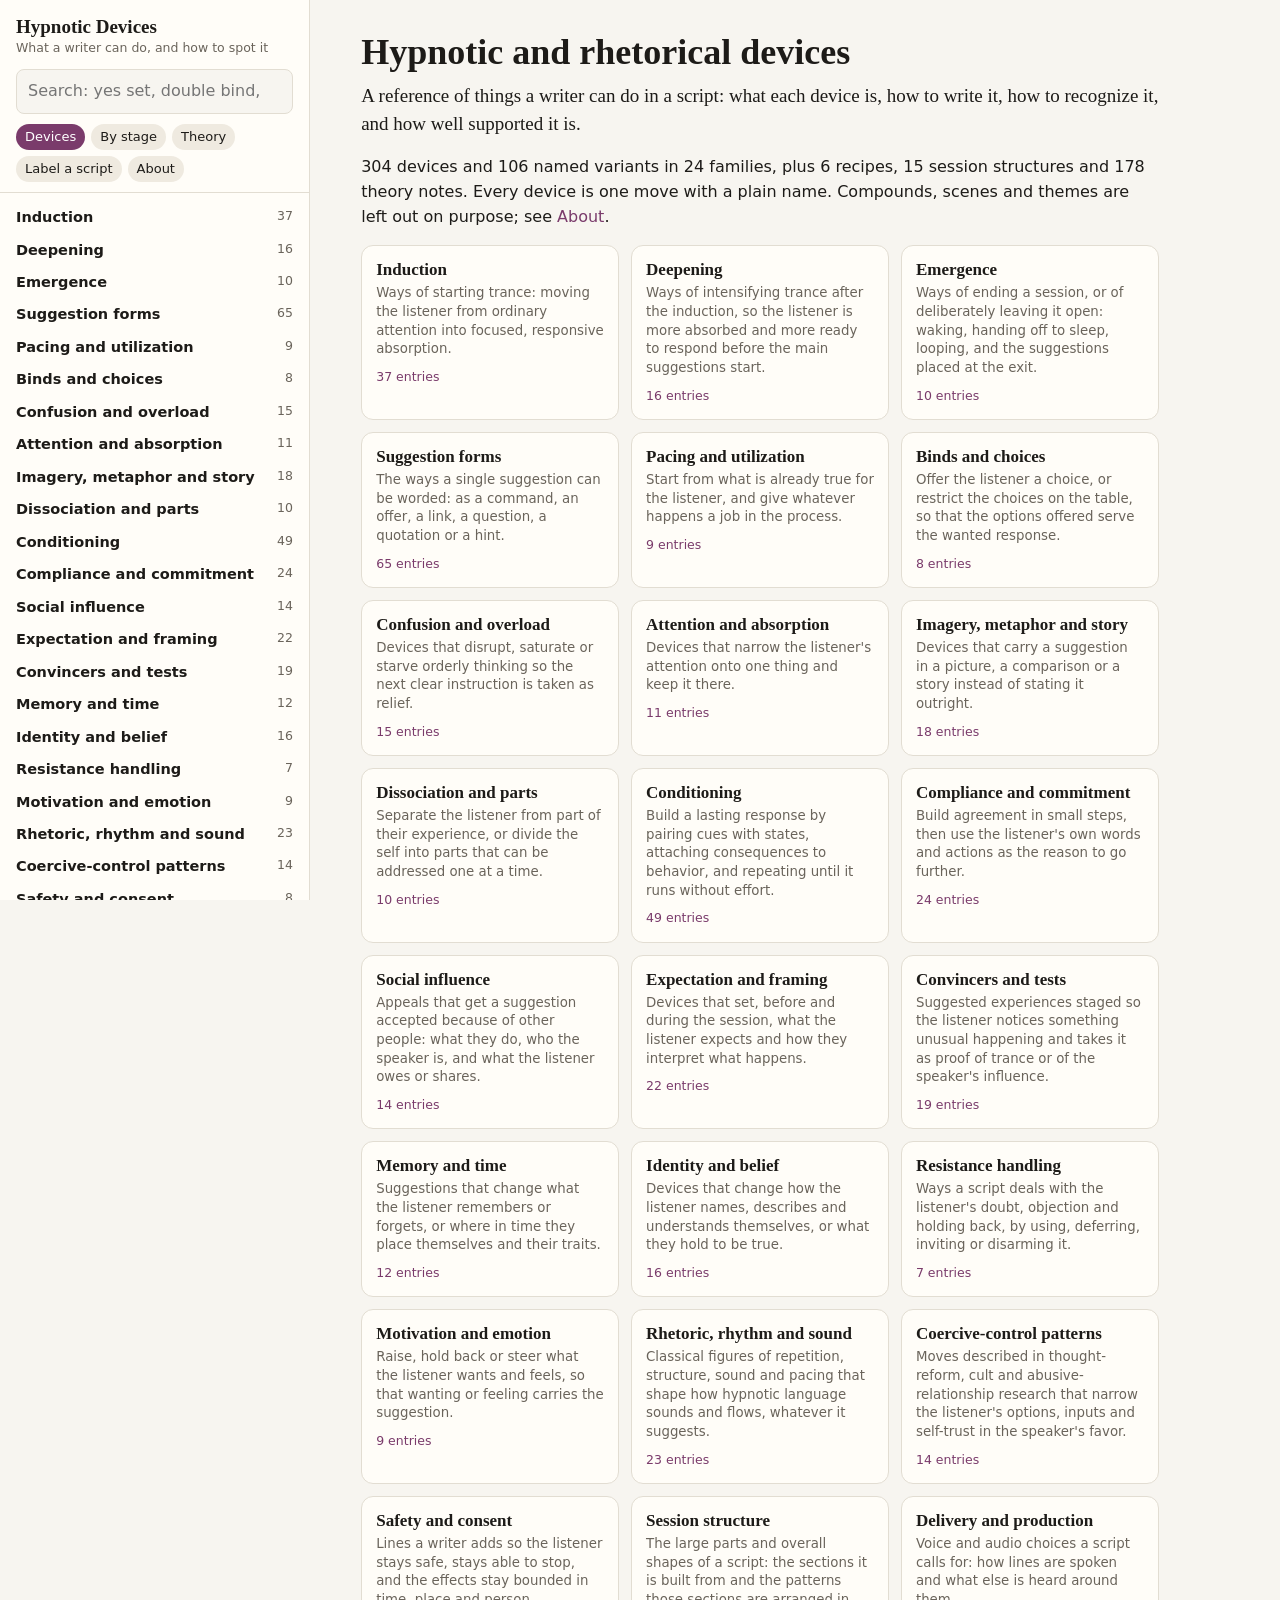
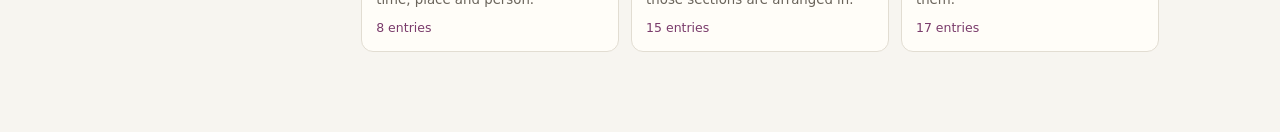
==== commit ab48c20c: "feat: device canon (304 devices, 106 variants); v8 edition moved to legacy/v8" ====
--- a/index.html
+++ b/index.html
@@ -1,1944 +1,252 @@
 <!doctype html>
 <html lang="en">
+<head>
 <meta charset="utf-8">
 <meta name="viewport" content="width=device-width, initial-scale=1">
-<title>Hypnosis Taxonomy</title>
-<link rel="icon" href="data:image/svg+xml,%3Csvg xmlns='http://www.w3.org/2000/svg' viewBox='0 0 16 16'%3E%3Ccircle cx='5' cy='8' r='2.6' fill='%232361ae'/%3E%3Ccircle cx='11.5' cy='4.5' r='1.9' fill='%23888'/%3E%3Ccircle cx='11.5' cy='11.5' r='1.9' fill='%23888'/%3E%3Cpath d='M6.8 7.2 10 5.1M6.8 8.8 10 10.9' stroke='%23888' stroke-width='1.1'/%3E%3C/svg%3E">
-<link rel="stylesheet" href="writer-tools.css">
+<title>Hypnotic Devices</title>
+<meta name="description" content="An encyclopedia of hypnotic and rhetorical devices: what each one is, how to write it, how to spot it.">
 <style>
-  :root {
-    color-scheme: light;
-    --surface-0:#f6f6f4; --surface-1:#fdfdfc; --surface-2:#efefeb;
-    --line:#e2e2dd; --line-2:#d2d2cb;
-    --ink-1:#101010; --ink-2:#4e4d4a; --ink-3:#6b6a64; --ink-4:#aaa9a1;
-    --accent:#2361ae; --accent-soft:rgba(35,97,174,.09);
-    --warn:#a05a1f; --high:#a03a2e; --low:#4f6b2a;
-    --g-est:#14684f; --g-sup:#1e8a68;
-    --gt-est:rgba(35,97,174,.30); --gt-sup:rgba(35,97,174,.13); --gt-pla:transparent; --gt-spe:transparent;
-    --shadow:0 6px 24px rgba(0,0,0,.12);
-    /* One type scale: every font-size on the site is one of these. */
-    --fs-xs:12px; --fs-s:13px; --fs-m:15px; --fs-l:18px; --fs-xl:26px; --fs-hero:clamp(30px,4vw,46px);
+:root{
+  --bg:#f7f5f0;--panel:#fffdf8;--ink:#1d1b18;--muted:#6a645b;--line:#e2ddd2;--accent:#7a3b6b;--accent-ink:#fff;
+  --chip:#efeae0;--quote:#f1ecdf;--warn:#8a4b12;--warn-bg:#fbf0dc;--good:#2f6b4f;
+  --font:ui-sans-serif,system-ui,-apple-system,"Segoe UI",Roboto,sans-serif;--serif:Georgia,"Iowan Old Style","Times New Roman",serif;
+}
+@media (prefers-color-scheme:dark){:root:not([data-theme="light"]){
+  --bg:#17151a;--panel:#1f1c23;--ink:#ece7ee;--muted:#a59daa;--line:#34303a;--accent:#d49ac6;--accent-ink:#1b141a;
+  --chip:#2a2630;--quote:#25212b;--warn:#f0c079;--warn-bg:#33291a;--good:#8fd0ae;}}
+:root[data-theme="dark"]{
+  --bg:#17151a;--panel:#1f1c23;--ink:#ece7ee;--muted:#a59daa;--line:#34303a;--accent:#d49ac6;--accent-ink:#1b141a;
+  --chip:#2a2630;--quote:#25212b;--warn:#f0c079;--warn-bg:#33291a;--good:#8fd0ae;}
+*{box-sizing:border-box}
+html,body{margin:0;height:100%}
+body{background:var(--bg);color:var(--ink);font:16px/1.55 var(--font)}
+a{color:var(--accent);text-decoration:none}a:hover{text-decoration:underline}
+button{font:inherit;color:inherit}
+.app{display:grid;grid-template-columns:310px minmax(0,1fr);min-height:100%}
+aside{border-right:1px solid var(--line);background:var(--panel);position:sticky;top:0;height:100vh;display:flex;flex-direction:column}
+.brand{padding:16px 16px 8px;font:600 19px var(--serif)}
+.brand a{color:var(--ink)}
+.brand small{display:block;font:400 12.5px var(--font);color:var(--muted);margin-top:2px}
+.search{padding:6px 16px 10px}
+.search input{width:100%;padding:9px 11px;border:1px solid var(--line);border-radius:8px;background:var(--bg);color:var(--ink);font:inherit}
+.search input:focus{outline:2px solid var(--accent);outline-offset:1px}
+nav.top{display:flex;flex-wrap:wrap;gap:6px;padding:0 16px 10px;border-bottom:1px solid var(--line)}
+nav.top a{font-size:13px;padding:3px 9px;border-radius:999px;background:var(--chip);color:var(--ink)}
+nav.top a.on{background:var(--accent);color:var(--accent-ink)}
+.tree{overflow:auto;padding:8px 8px 24px;flex:1}
+.tree details{margin:0}
+.tree summary{cursor:pointer;padding:5px 8px;border-radius:6px;font-weight:600;font-size:14.5px;list-style:none;display:flex;justify-content:space-between;gap:8px}
+.tree summary::-webkit-details-marker{display:none}
+.tree summary:hover,.tree a.item:hover{background:var(--chip);text-decoration:none}
+.tree summary .n{color:var(--muted);font-weight:400;font-size:12.5px}
+.tree .kids{margin-left:10px;border-left:1px solid var(--line);padding-left:4px}
+.tree a.item{display:block;padding:3px 8px;border-radius:6px;color:var(--ink);font-size:14px}
+.tree a.item.v{padding-left:20px;color:var(--muted)}
+.tree a.item.on{background:var(--accent);color:var(--accent-ink)}
+.hits a{display:block;padding:7px 8px;border-radius:6px;color:var(--ink)}
+.hits a:hover{background:var(--chip);text-decoration:none}
+.hits small{display:block;color:var(--muted);font-size:12.5px;line-height:1.35}
+main{padding:28px clamp(16px,4vw,56px) 80px;max-width:900px;min-width:0}
+h1{font:600 clamp(26px,4vw,36px)/1.15 var(--serif);margin:.1em 0 .25em}
+h2{font:600 13px var(--font);letter-spacing:.08em;text-transform:uppercase;color:var(--muted);margin:1.9em 0 .5em}
+.crumb{font-size:13.5px;color:var(--muted)}
+.lead{font:400 19px/1.5 var(--serif);margin:.3em 0 .8em}
+.badge{display:inline-block;font-size:12px;padding:2px 9px;border-radius:999px;background:var(--chip);margin-right:6px;vertical-align:middle}
+.badge.k{background:var(--accent);color:var(--accent-ink)}
+.aka{color:var(--muted);font-size:14.5px}
+blockquote{margin:.5em 0;padding:10px 14px;background:var(--quote);border-left:3px solid var(--accent);border-radius:0 8px 8px 0;font:italic 16.5px/1.5 var(--serif)}
+.chips{display:flex;flex-wrap:wrap;gap:6px}
+.chips span,.chips a{background:var(--chip);border-radius:8px;padding:4px 10px;font-size:14px;color:var(--ink)}
+ul.plain{list-style:none;padding:0;margin:0}
+ul.plain li{padding:7px 0;border-bottom:1px solid var(--line)}
+ul.plain li small{color:var(--muted);display:block}
+.note{background:var(--warn-bg);color:var(--warn);padding:10px 14px;border-radius:8px;font-size:15px}
+.ev{border:1px solid var(--line);border-radius:10px;padding:12px 14px;background:var(--panel)}
+.ev b{text-transform:capitalize}
+.cards{display:grid;grid-template-columns:repeat(auto-fill,minmax(240px,1fr));gap:12px}
+.card{display:block;border:1px solid var(--line);border-radius:12px;padding:14px;background:var(--panel);color:var(--ink)}
+.card:hover{border-color:var(--accent);text-decoration:none}
+.card b{font:600 17px var(--serif);display:block}
+.card small{color:var(--muted);display:block;margin-top:4px;line-height:1.4}
+.card .n{font-size:12.5px;color:var(--accent);margin-top:8px;display:block}
+ol.steps li{margin:.4em 0}
+details.fold{margin-top:1.5em;color:var(--muted);font-size:14px}
+.menu{display:none}
+table{border-collapse:collapse;width:100%;font-size:14.5px}
+td,th{text-align:left;padding:6px 8px;border-bottom:1px solid var(--line);vertical-align:top}
+code{background:var(--chip);padding:1px 5px;border-radius:4px;font-size:.9em}
+@media (max-width:820px){
+  .app{grid-template-columns:1fr}
+  aside{position:fixed;inset:0 auto 0 0;width:min(88vw,330px);z-index:5;transform:translateX(-102%);transition:transform .18s;box-shadow:0 0 40px rgba(0,0,0,.3)}
+  aside.open{transform:none}
+  .menu{display:inline-block;margin-bottom:12px;padding:7px 12px;border:1px solid var(--line);border-radius:8px;background:var(--panel);cursor:pointer}
+  main{padding:16px 16px 60px}
+}
+</style>
+</head>
+<body>
+<div class="app">
+  <aside id="side">
+    <div class="brand"><a href="#/">Hypnotic Devices</a><small>What a writer can do, and how to spot it</small></div>
+    <div class="search"><input id="q" type="search" placeholder="Search: yes set, double bind, anaphora" autocomplete="off" aria-label="Search devices"></div>
+    <nav class="top" id="topnav"></nav>
+    <div class="tree" id="tree"></div>
+  </aside>
+  <main><button class="menu" id="menu">Browse</button><div id="view">Loading.</div></main>
+</div>
+<script>
+"use strict";
+const $ = (s, r = document) => r.querySelector(s);
+const esc = s => String(s == null ? "" : s).replace(/[&<>"']/g, c => ({"&":"&amp;","<":"&lt;",">":"&gt;",'"':"&quot;","'":"&#39;"}[c]));
+const norm = s => String(s || "").toLowerCase().replace(/[^a-z0-9]+/g, " ").trim();
+const KIND = {family:"Family", unit:"Device", variant:"Variant", recipe:"Recipe", structure:"Structure", delivery:"Delivery"};
+const STAGES = [["pretalk","Pre-talk"],["induction","Induction"],["deepening","Deepening"],["suggestion","Suggestion"],["convincer","Convincer"],["emergence","Emergence"],["post-session","After the session"]];
+const GRADE = {
+  "experimental":"Experimental: the effect has controlled studies behind it.",
+  "clinical-tradition":"Clinical tradition: standard in clinical hypnosis texts; not necessarily tested in isolation.",
+  "practitioner-lore":"Practitioner lore: taught in NLP, stage or community practice without independent validation.",
+  "rhetorical-tradition":"Rhetorical tradition: a classical figure of style.",
+  "contested":"Contested: studied, with mixed or failed replication."};
+let D, by = {}, kids = {}, tby = {}, idx = [];
+
+fetch("canon.json").then(r => r.json()).then(d => { D = d; init(); }).catch(e => { $("#view").textContent = "Could not load canon.json: " + e; });
+
+function init() {
+  for (const e of D.entries) { by[e.id] = e; (kids[e.parent || ""] = kids[e.parent || ""] || []).push(e); }
+  for (const t of D.theory) tby[t.id] = t;
+  for (const e of D.entries) idx.push({e, name: norm(e.name), id: norm(e.id), aka: (e.aliases || []).map(norm), old: [], text: norm(e.summary + " " + (e.cues || []).join(" "))});
+  for (const t of D.theory) idx.push({t, name: norm(t.name), id: norm(t.id), aka: [], old: [], text: norm(t.summary)});
+  $("#topnav").innerHTML = [["#/","Devices"],["#/stages","By stage"],["#/theory","Theory"],["#/label","Label a script"],["#/about","About"]].map(([h, l]) => `<a href="${h}">${l}</a>`).join("");
+  buildTree();
+  $("#q").addEventListener("input", search);
+  $("#menu").addEventListener("click", () => $("#side").classList.toggle("open"));
+  addEventListener("hashchange", route);
+  route();
+}
+function count(e) { let n = 0; for (const c of kids[e.id] || []) n += (c.kind === "family" ? count(c) : 1 + count(c)); return n; }
+function treeNode(e) {
+  if (e.kind === "family") return `<details data-id="${e.id}"><summary><a href="#/e/${e.id}" style="color:inherit">${esc(e.name)}</a><span class="n">${count(e)}</span></summary><div class="kids">${(kids[e.id] || []).map(treeNode).join("")}</div></details>`;
+  return `<a class="item${e.kind === "variant" ? " v" : ""}" data-id="${e.id}" href="#/e/${e.id}">${esc(e.name)}</a>` + (kids[e.id] || []).map(treeNode).join("");
+}
+function buildTree() { $("#tree").innerHTML = (kids[""] || []).map(treeNode).join(""); }
+function search() {
+  const q = norm($("#q").value);
+  if (!q) { buildTree(); mark(); return; }
+  const words = q.split(" ");
+  const hits = [];
+  for (const r of idx) {
+    let s = 0;
+    if (r.name === q || r.id === q) s = 100; else if (r.aka.includes(q)) s = 90;
+    else if (r.name.startsWith(q)) s = 80; else if (r.name.includes(q)) s = 70;
+    else if (r.aka.some(a => a.includes(q))) s = 60; else if (r.old.some(a => a.includes(q))) s = 40;
+    else if (words.every(w => (r.name + " " + r.aka.join(" ") + " " + r.text).includes(w))) s = 20;
+    if (s) hits.push([s, r]);
   }
-  @media (prefers-color-scheme: dark) {
-    :root:where(:not([data-theme="light"])) {
-      color-scheme: dark;
-      --surface-0:#121211; --surface-1:#1a1a19; --surface-2:#242423;
-      --line:#2f2f2c; --line-2:#403f3a;
-      --ink-1:#f4f4f1; --ink-2:#b8b7ae; --ink-3:#97968d; --ink-4:#5e5d57;
-      --accent:#5b93d8; --accent-soft:rgba(91,147,216,.13);
-      --warn:#c98a4b; --high:#c9685a; --low:#9fbf72;
-      --g-est:#5fd0a8; --g-sup:#58b896;
-      --gt-est:rgba(91,147,216,.42); --gt-sup:rgba(91,147,216,.20); --gt-pla:transparent; --gt-spe:transparent;
-      --shadow:0 6px 24px rgba(0,0,0,.5);
-    }
+  hits.sort((a, b) => b[0] - a[0] || a[1].name.localeCompare(b[1].name));
+  $("#tree").innerHTML = `<div class="hits">${hits.slice(0, 60).map(([, r]) => r.e
+    ? `<a href="#/e/${r.e.id}"><b>${esc(r.e.name)}</b> <span class="badge">${KIND[r.e.kind]}</span><small>${esc(r.e.summary)}</small></a>`
+    : `<a href="#/t/${r.t.id}"><b>${esc(r.t.name)}</b> <span class="badge">Theory</span><small>${esc(r.t.summary)}</small></a>`).join("") || "<p style='padding:8px;color:var(--muted)'>Nothing found.</p>"}</div>`;
+}
+function mark(id) {
+  document.querySelectorAll(".tree .on").forEach(x => x.classList.remove("on"));
+  if (!id) return;
+  const el = $(`.tree a.item[data-id="${CSS.escape(id)}"]`);
+  let cur = by[id];
+  while (cur) { const d = $(`.tree details[data-id="${CSS.escape(cur.id)}"]`); if (d) d.open = true; cur = by[cur.parent]; }
+  if (el) { el.classList.add("on"); el.scrollIntoView({block: "center"}); }
+}
+const link = id => by[id] ? `<a href="#/e/${id}">${esc(by[id].name)}</a>` : esc(id);
+const sec = (title, body) => body ? `<h2>${title}</h2>${body}` : "";
+function crumbs(e) { const out = []; let c = by[e.parent]; while (c) { out.unshift(link(c.id)); c = by[c.parent]; } return out.length ? `<div class="crumb">${out.join(" / ")}</div>` : ""; }
+
+function entryPage(e) {
+  const ch = kids[e.id] || [];
+  const u = e.usage, n = D.meta.n_scripts;
+  const chList = ch.length ? `<ul class="plain">${ch.map(c => `<li><a href="#/e/${c.id}"><b>${esc(c.name)}</b></a> <span class="badge">${KIND[c.kind]}</span><small>${esc(c.summary)}</small></li>`).join("")}</ul>` : "";
+  const ev = e.evidence || {}, src = (e.origin || {}).source;
+  let h = crumbs(e) + `<h1>${esc(e.name)}</h1><div><span class="badge k">${KIND[e.kind]}</span>` +
+    (e.text_detectable && e.text_detectable !== "yes" ? `<span class="badge">${e.text_detectable === "no" ? "heard, not read" : "partly visible in text"}</span>` : "") +
+    (e.stages || []).filter(s => s !== "any").map(s => `<span class="badge">${esc(s)}</span>`).join("") + `</div>`;
+  if ((e.aliases || []).length) h += `<p class="aka">Also called: ${e.aliases.map(esc).join(", ")}</p>`;
+  h += `<p class="lead">${esc(e.summary)}</p><p>${esc(e.definition)}</p>`;
+  if (e.kind === "family") h += sec("Choosing among them", `<p>${esc(e.how_to)}</p>`) + sec("In this family", chList);
+  else {
+    h += sec("How to write it", `<p>${esc(e.how_to)}</p>`);
+    if ((e.steps || []).length) h += sec("Steps", `<ol class="steps">${e.steps.map(s => `<li>${esc(s.text)}${by[s.device] ? ` <span class="aka">(${link(s.device)})</span>` : ""}</li>`).join("")}</ol>`);
+    h += sec("Examples", (e.examples || []).map(x => `<blockquote>${esc(x)}</blockquote>`).join(""));
+    h += sec("Spot it by", (e.cues || []).length ? `<div class="chips">${e.cues.map(c => `<span>${esc(c)}</span>`).join("")}</div>` : "");
+    h += sec("Not to be confused with", (e.not_this || []).length ? `<ul class="plain">${e.not_this.map(x => `<li>${link(x.id)}<small>${esc(x.why)}</small></li>`).join("")}</ul>` : "");
+    h += sec("Named variants", chList);
+    h += sec("Often used with", (e.related || []).length ? `<div class="chips">${e.related.map(r => `<a href="#/e/${r}">${esc(by[r] ? by[r].name : r)}</a>`).join("")}</div>` : "");
+    h += sec("Evidence", `<div class="ev"><b>${esc((ev.grade || "").replace("-", " "))}.</b> ${esc(ev.note || "")}${src ? `<br><span class="aka">Source: ${esc(src)}</span>` : ""}<br><span class="aka">${esc(GRADE[ev.grade] || "")}</span></div>`);
+    h += sec("Why it works", (e.why || []).length ? `<div class="chips">${e.why.filter(w => tby[w]).map(w => `<a href="#/t/${w}">${esc(tby[w].name)}</a>`).join("")}</div>` : "");
+    if (e.consent_note) h += sec("Consent", `<div class="note">${esc(e.consent_note)}</div>`);
+    if (u) h += sec("In the script corpus", `<p>Seen in about ${u.scripts} of ${n} annotated scripts (${Math.round(100 * u.scripts / n)}%). ${D.meta.usage_source === "relabel" ? "Counts come from labeling a private script collection against this catalog." : "Counts are projected from an older set of labels."} They show what writers do, not what works.</p>` +
+      (u.with && u.with.length ? `<p class="aka">Tends to appear with: ${u.with.map(w => link(w[0])).join(", ")}</p>` : "") +
+      (u.next && u.next.length ? `<p class="aka">Often followed by: ${u.next.map(w => link(w[0])).join(", ")}</p>` : ""));
   }
-  :root[data-theme="dark"] {
-    color-scheme: dark;
-    --surface-0:#121211; --surface-1:#1a1a19; --surface-2:#242423;
-    --line:#2f2f2c; --line-2:#403f3a;
-    --ink-1:#f4f4f1; --ink-2:#b8b7ae; --ink-3:#97968d; --ink-4:#5e5d57;
-    --accent:#5b93d8; --accent-soft:rgba(91,147,216,.13);
-    --warn:#c98a4b; --high:#c9685a; --low:#9fbf72;
-    --g-est:#5fd0a8; --g-sup:#58b896;
-    --gt-est:rgba(91,147,216,.42); --gt-sup:rgba(91,147,216,.20); --gt-pla:transparent; --gt-spe:transparent;
-    --shadow:0 6px 24px rgba(0,0,0,.5);
-  }
-
-  *{box-sizing:border-box}
-  html,body{margin:0}
-  html{overflow-x:clip}
-  body{
-    background:var(--surface-0); color:var(--ink-1);
-    font:var(--fs-m)/1.55 ui-sans-serif,-apple-system,"Segoe UI",Roboto,"Helvetica Neue",sans-serif;
-    -webkit-font-smoothing:antialiased; overflow-x:clip; overflow-wrap:break-word;
-  }
-  a{color:inherit}
-
-  header{
-    max-width:1200px;margin:0 auto;padding:14px 24px 0;
-    display:flex;flex-wrap:wrap;align-items:center;gap:0 16px;
-  }
-  h1{margin:0;font-size:var(--fs-l);font-weight:650;letter-spacing:-.01em}
-  h1 a{text-decoration:none}
-  h1 a:hover{color:var(--accent)}
-  .sub{color:var(--ink-3);font-size:var(--fs-s);margin:0 0 14px;font-variant-numeric:tabular-nums}
-  .hbtn{
-    border:1px solid var(--line-2);background:var(--surface-1);color:var(--ink-2);
-    border-radius:6px;padding:5px 12px;font:inherit;font-size:var(--fs-s);cursor:pointer;
-    text-decoration:none;
-  }
-  .hbtn:hover{color:var(--ink-1);border-color:var(--ink-4)}
-  .hbtn.on{border-color:var(--accent);color:var(--accent)}
-  nav.primary{display:flex;flex-wrap:nowrap;gap:0 4px;margin-left:auto}
-  nav.primary a{font-size:var(--fs-s);line-height:20px;padding:12px 8px;color:var(--ink-2);text-decoration:none;white-space:nowrap}
-  nav.primary a:hover{color:var(--ink-1)}
-  nav.primary a.on{color:var(--ink-1);text-decoration:underline;text-decoration-thickness:2px;text-underline-offset:6px}
-  nav.primary a:focus-visible,.iconbtn:focus-visible{outline:2px solid var(--accent);outline-offset:-2px;border-radius:6px}
-  .iconbtn{border:0;background:none;color:var(--ink-2);width:44px;height:44px;padding:0;display:inline-grid;place-items:center;cursor:pointer;border-radius:8px}
-  .iconbtn:hover{color:var(--ink-1);background:var(--surface-2)}
-  .iconbtn svg{width:18px;height:18px}
-
-  main{max-width:1200px;margin:0 auto;padding:16px 24px 72px}
-
-  .crumbs{font-size:var(--fs-s);color:var(--ink-2);margin:4px 0 16px;display:flex;flex-wrap:wrap;gap:6px;align-items:center}
-  .crumbs a{text-decoration:none}
-  .crumbs a:hover{color:var(--accent)}
-  .crumbs .sep{color:var(--ink-3)}
-  .crumbs .here{color:var(--ink-2)}
-
-  .searchwrap{margin:10px 0 20px;max-width:640px}
-  input[type=search]{
-    width:100%;border:1px solid var(--line-2);background:var(--surface-1);color:var(--ink-1);
-    border-radius:8px;padding:10px 14px;font:inherit;font-size:var(--fs-m);
-  }
-  input[type=search]:focus{outline:2px solid var(--accent);outline-offset:1px;border-color:transparent}
-  .hint{color:var(--ink-2);font-size:var(--fs-xs);margin:7px 2px 0}
-  kbd{
-    font:var(--fs-xs) ui-monospace,Menlo,Consolas,monospace;border:1px solid var(--line-2);
-    border-bottom-width:2px;border-radius:4px;padding:1px 5px;background:var(--surface-1);color:var(--ink-2);
-  }
-
-  .secthead{display:flex;align-items:baseline;gap:12px;margin:26px 0 10px}
-  .secthead h2{margin:0;font-size:var(--fs-s);font-weight:650;text-transform:uppercase;letter-spacing:.07em;color:var(--ink-2)}
-  .secthead .n{color:var(--ink-2);font-size:var(--fs-s);font-variant-numeric:tabular-nums}
-
-  /* home: goal / stage tiles and the recipe shelf */
-  .tiles{display:grid;grid-template-columns:repeat(auto-fill,minmax(250px,1fr));gap:10px}
-  .tile{display:flex;flex-direction:column;gap:5px;padding:13px 15px;border:1px solid var(--line);border-radius:10px;
-        background:var(--surface-1);text-decoration:none}
-  .tile:hover{border-color:var(--accent);background:var(--accent-soft)}
-  .tile:focus-visible,.rcard:focus-visible{outline:2px solid var(--accent);outline-offset:2px}
-  .tname{font-weight:650;font-size:var(--fs-m)}
-  .tnum{display:inline-block;min-width:20px;height:20px;border-radius:4px;background:var(--accent-soft);color:var(--accent);
-        font-size:var(--fs-xs);text-align:center;line-height:20px;margin-right:8px;font-variant-numeric:tabular-nums}
-  .tdef{color:var(--ink-2);font-size:var(--fs-s);line-height:1.45}
-  .tcnt{color:var(--ink-3);font-size:var(--fs-xs);margin-top:auto;font-variant-numeric:tabular-nums}
-  .rshelf{display:grid;grid-template-columns:repeat(auto-fill,minmax(270px,1fr));gap:10px}
-  .rcard{display:flex;flex-direction:column;gap:5px;padding:13px 15px;border-left:3px solid var(--accent);
-         background:var(--surface-1);border-radius:0 10px 10px 0;text-decoration:none}
-  .rcard:hover{background:var(--accent-soft)}
-  .rname{font-weight:650}
-  .rone{color:var(--ink-2);font-size:var(--fs-s);line-height:1.45}
-  .rcnt{color:var(--ink-3);font-size:var(--fs-xs)}
-  .kindline{margin:0 0 6px;font-size:var(--fs-xs);font-weight:650;letter-spacing:.08em;text-transform:uppercase;color:var(--ink-2)}
-  .kindline a{color:var(--ink-2);text-decoration:none}
-  .kindline a:hover{color:var(--accent);text-decoration:underline}
-  .kindline .kin{text-transform:none;letter-spacing:0;font-weight:400}
-  .entry .lead{font-size:var(--fs-l);line-height:1.5;margin:0 0 6px;color:var(--ink-1);max-width:62ch}
-  ol.steps{margin:0;padding-left:22px}
-  ol.steps li{margin:0 0 10px;padding-left:4px}
-  ol.steps li p{margin:0;font-size:var(--fs-m);line-height:1.55}
-  .steplever{display:inline-block;margin-top:3px;font-size:var(--fs-s);color:var(--accent);text-decoration:none}
-  .steplever::before{content:"↳ ";color:var(--ink-3)}
-  ul.variations{margin:4px 0 0;padding-left:20px;font-size:var(--fs-m);line-height:1.55}
-  ul.variations li{margin:0 0 4px}
-  .grade{margin:10px 0 0;font-size:var(--fs-s);color:var(--ink-2)}
-  .grade b{color:var(--ink-1);font-weight:600}
-  .entry .meta .grade-badge{margin-right:0}
-  .grade-badge{display:inline-block;font-size:var(--fs-xs);font-weight:700;letter-spacing:.06em;text-transform:uppercase;border-radius:4px;
-               padding:1px 7px;margin-right:6px;border:1px solid currentColor}
-  /* A neutral ramp: grades never borrow the care colours (--warn/--high/--low mean care only).
-     Established is the only FILLED badge; the line gets lighter and looser as evidence thins. */
-  a.grade-badge{text-decoration:none}
-  a.grade-badge:hover{text-decoration:underline}
-  .g-established{color:var(--ink-1);background:var(--gt-est);border-color:var(--ink-1);box-shadow:inset 0 0 0 1px var(--ink-1)}
-  .g-supported{color:var(--ink-1);background:var(--gt-sup)}.g-plausible{color:var(--ink-1);background:var(--gt-pla);border-color:var(--ink-2)}
-  .g-speculative{color:var(--ink-2);background:var(--gt-spe);border-color:var(--ink-3);border-style:dashed}.g-folk{color:var(--ink-2);border-color:var(--ink-3);border-style:dotted}
-  .finding{margin:6px 0 0;font-size:var(--fs-s);color:var(--ink-2)}
-  .finding a{color:var(--accent)}
-  .prereq{margin:0 0 16px;padding:10px 14px;border-left:3px solid var(--warn);background:var(--surface-1);border-radius:0 8px 8px 0;font-size:var(--fs-s);color:var(--ink-2)}
-  .prereq b{color:var(--ink-1)}
-  .risklegend{font-size:var(--fs-s);margin:-4px 0 12px}
-  .risklegend a{color:var(--accent)}
-  .leaveout{position:relative}
-  /* .ctl: ONE look for every filter control (select, text box, Leave out, the narrow Filters toggle). */
-  .ctl,.writer-filters input:not([type=checkbox]),.writer-filters select,.leaveout>summary,.morefilters>summary{font-family:inherit;font-weight:400;font-size:var(--fs-s);line-height:1.3;height:36px;
-    border:1px solid var(--line-2);border-radius:8px;background:var(--surface-1);color:var(--ink-1);padding:0 10px}
-  .ctl::placeholder,.writer-filters input::placeholder{color:var(--ink-3);font-weight:400;opacity:1}
-  .leaveout summary{list-style:none;cursor:pointer;display:flex;align-items:center;white-space:nowrap;overflow:hidden;text-overflow:ellipsis}
-  .leaveout summary::-webkit-details-marker{display:none}
-  .leaveout summary::after{content:"▾";margin-left:auto;padding-left:8px;color:var(--ink-3)}
-  .leaveout .lo-box{position:absolute;z-index:5;top:40px;left:0;min-width:230px;background:var(--surface-1);border:1px solid var(--line-2);border-radius:8px;box-shadow:var(--shadow);padding:8px 10px}
-  .leaveout .lo-box p{margin:6px 0 2px;font-size:var(--fs-xs);font-weight:650;text-transform:uppercase;letter-spacing:.07em;color:var(--ink-3)}
-  .leaveout .lo-box label{display:flex;flex-direction:row;align-items:center;gap:8px;font-weight:400;font-size:var(--fs-s);color:var(--ink-1);min-height:36px;min-width:0;flex:none}
-  .leaveout .lo-box input{width:18px;height:18px}
-  .showall{margin:10px 0 0;font:inherit;font-size:var(--fs-s);border:1px solid var(--line-2);background:var(--surface-1);color:var(--accent);border-radius:8px;padding:9px 14px;cursor:pointer;min-height:44px}
-  .showall:hover{border-color:var(--accent)}
-  .writer-filters .lofield{display:flex;flex-direction:column;gap:6px;font-size:var(--fs-xs);font-weight:650;color:var(--ink-2);flex:1;min-width:150px}
-  .riskcat{padding:12px 0;border-bottom:1px solid var(--line);font-size:var(--fs-s);color:var(--ink-2);scroll-margin-top:12px}
-  .riskcat:focus{outline:none}
-  .riskcat:target,.riskcat:focus-visible{outline:2px solid var(--accent);outline-offset:4px;border-radius:4px}
-  .riskcat h4{margin:0 0 4px;font-size:var(--fs-l);color:var(--ink-1)}
-  .riskcat h4 .n{font-size:var(--fs-s);font-weight:400;color:var(--ink-2)}
-  .riskcat h4 a.n{color:var(--accent);text-decoration:none}
-  .riskcat h4 a.n:hover{text-decoration:underline}
-  .riskcat p{margin:0 0 4px}
-  .riskpage{max-width:68ch}
-  .riskpage>.sect{margin-top:22px}
-  .riskpage .body.small,.riskpage ul.risklist li,.riskpage .riskcat{font-size:var(--fs-s)}
-  .riskcat b{color:var(--ink-1);font-weight:600}
-  ul.carelevels li{display:grid;grid-template-columns:9.5em 1fr;gap:6px 12px;align-items:baseline}
-  ul.carelevels .care{margin:0}
-  ul.risklist li b{color:var(--ink-1)}
-  /* ONE disclosure style for "show more text": accent, small, regular weight, a ▸/▾ marker. */
-  details.more{margin-top:10px}
-  details.more>summary{cursor:pointer;font-size:var(--fs-s);font-weight:400;color:var(--accent);min-height:32px;padding:6px 0;list-style:none;display:flex;align-items:center;gap:6px}
-  details.more>summary::-webkit-details-marker{display:none}
-  details.more>summary::before{content:"▸";font-size:var(--fs-xs);width:10px}
-  details.more[open]>summary::before{content:"▾"}
-  details.more>summary:hover{text-decoration:underline}
-  details.more p{margin-top:4px}
-  .body.small,p.small{font-size:var(--fs-s)}
-  ul.usedin,ul.risklist{margin:0;padding:0;list-style:none}
-  ul.usedin li,ul.risklist li{margin:0 0 8px;font-size:var(--fs-s);color:var(--ink-2)}
-  ul.usedin a{font-weight:600;color:var(--ink-1)}
-  .sublab{font-size:var(--fs-xs);color:var(--ink-3);margin:6px 0}
-  .pagehead .eyebrow{margin:0 0 4px}
-  /* list pages: tiers, grouped levers, stage nav, filters */
-  .tier-start .rshelf{margin-bottom:6px;grid-template-columns:repeat(auto-fit,minmax(max(260px,calc((100% - 20px)/3)),1fr))}
-  .mname .grade-badge{margin:0 0 0 6px;vertical-align:1px}
-  .tiernote{color:var(--ink-2);font-size:var(--fs-s);margin:0 0 8px;max-width:70ch}
-  .keepsafe{margin:14px 0 0;padding:10px 14px;border-left:3px solid var(--line-2);background:var(--surface-1);border-radius:0 8px 8px 0;font-size:var(--fs-s);color:var(--ink-2);line-height:1.9}
-  .keepsafe .kslab{font-weight:650;color:var(--ink-1);margin-right:8px}
-  .keepsafe a{color:var(--accent);text-decoration:none}
-  .keepsafe a:hover{text-decoration:underline}
-  .stagenav{margin:8px 0 0;font-size:var(--fs-s)}
-  .stagenav a{color:var(--accent);text-decoration:none;display:inline-block;padding:6px 0}
-  .stagenav a:hover{text-decoration:underline}
-  .lgroup{margin:0 0 6px;border-top:1px solid var(--line)}
-  /* List expanders are text, not boxes: they must not compete with the rows they extend. */
-  #memberRows .capped .showall{margin:0 0 6px;min-height:36px;padding:6px 0;border:0;background:none;font-size:var(--fs-s)}
-  #memberRows .capped .showall::before{content:"▸ ";font-size:var(--fs-xs)}
-  #memberRows .capped .showall:hover{text-decoration:underline}
-  .lghead{display:flex;align-items:baseline;gap:6px;padding:10px 0 2px}
-  .lghead h3{margin:0;font-size:var(--fs-m);font-weight:650;color:var(--ink-1)}
-  .lghead .n{color:var(--ink-2);font-size:var(--fs-s);font-variant-numeric:tabular-nums}
-  .varies{display:inline-flex;align-items:center;gap:5px;font-size:var(--fs-xs);font-weight:400;white-space:nowrap;vertical-align:1px}
-  .varies::before{content:"";width:7px;height:7px;border-radius:50%;border:1.5px solid currentColor;box-sizing:border-box}
-  .rmeta{font-weight:400;color:var(--ink-3);font-size:var(--fs-s)}
-  #memberRows .mrow{padding:7px 0}
-  #memberRows .secthead{margin:22px 0 8px}
-  details.structs{margin-top:22px}
-  .listfilters{align-items:flex-end}
-  .listfilters .ftext{flex:2;min-width:200px}
-  .morefilters{flex:4;min-width:0}
-  .morefilters>summary{display:none}
-  .morefilters .mf-box{display:flex;flex-wrap:wrap;gap:16px;align-items:end}
-  .morefilters .mf-box>label,.morefilters .mf-box>.lofield{flex:1;min-width:150px}
-  /* home */
-  .reye{font-size:var(--fs-xs);font-weight:650;letter-spacing:.04em;color:var(--accent)}
-  ul.byp{list-style:none;margin:0;padding:0;display:grid;grid-template-columns:repeat(auto-fill,minmax(210px,1fr));gap:8px}
-  ul.byp li a{display:block;height:100%;padding:10px 12px;border:1px solid var(--line);border-radius:10px;background:var(--surface-1);text-decoration:none}
-  ul.byp li a:hover{border-color:var(--accent);background:var(--accent-soft)}
-  ul.byp .sname{display:block;font-weight:600;font-size:var(--fs-s)}
-  ul.byp .sone{display:-webkit-box;-webkit-line-clamp:2;-webkit-box-orient:vertical;overflow:hidden;color:var(--ink-2);font-size:var(--fs-s);line-height:1.4;margin-top:2px}
-  ul.byp li.byp-more{display:flex;align-items:center;padding:0 6px;font-size:var(--fs-s)}
-  ul.byp li.byp-more a{border:0;background:none;padding:10px 0;color:var(--accent);height:auto}
-  .writer-hero.searching .herop,.writer-hero.searching .sub{display:none}
-  .writer-hero.searching{padding-top:20px;padding-bottom:18px;margin-bottom:12px}
-  .writer-hero.searching h2{font-size:var(--fs-xl);margin:0}
-  @media (hover:none),(max-width:640px){.kbdhint{display:none}}
-  @media (min-width:960px){.tiles.goals{grid-template-columns:repeat(3,1fr)}}
-  .noresult .nrlead{font-size:var(--fs-m);color:var(--ink-1);margin:14px 0 4px}
-  .noresult .nrheads{margin:0 0 8px}
-
-  .rows{display:flex;flex-direction:column}
-  .mrow{
-    display:block;padding:11px 0;border-bottom:1px solid var(--line);
-    text-decoration:none;
-  }
-  /* ONE left edge: row text sits flush with the headings; the hover tint bleeds past it without moving it. */
-  .mrow:hover{background:var(--accent-soft);box-shadow:-8px 0 0 var(--accent-soft),8px 0 0 var(--accent-soft)}
-  .mrow:focus-visible{outline:2px solid var(--accent);outline-offset:2px;border-radius:4px}
-  .mname{font-weight:600;font-size:var(--fs-m)}
-  .mmech{
-    color:var(--ink-2);font-size:var(--fs-s);margin:3px 0 0;
-    display:-webkit-box;-webkit-line-clamp:2;-webkit-box-orient:vertical;overflow:hidden;
-  }
-  /* Risk: ONE coloured element (the care word); every chip is a neutral pill. */
-  .care{display:inline-flex;align-items:center;gap:5px;margin-left:8px;font-size:var(--fs-xs);font-weight:600;white-space:nowrap;vertical-align:1px}
-  .care::before{content:"";width:7px;height:7px;border-radius:50%;background:currentColor}
-  .care-low{color:var(--low)}.care-medium{color:var(--warn)}.care-high{color:var(--high)}
-  .care-none{color:var(--ink-3);font-weight:400}
-  .care-rec{color:var(--ink-2);font-weight:600}
-  .care-rec::before{background:none;border:1.5px solid currentColor;box-sizing:border-box;border-radius:2px}
-  .dotsep{color:var(--ink-3)}
-  .care-none::before{background:none;border:1px solid currentColor;box-sizing:border-box}
-  .gentler{display:inline-block;margin-left:6px;font-size:var(--fs-xs);color:var(--ink-2);font-style:italic}
-  .riskblock .carehead{margin:0 0 8px;font-size:var(--fs-m)}
-  .riskblock .carehead .care{margin-left:0;font-size:var(--fs-m)}
-  .riskblock .carehead .care::before{width:9px;height:9px}
-  .someforms{color:var(--ink-2);font-size:var(--fs-s)}
-  .roleword{color:var(--ink-2);font-size:var(--fs-s)}
-  /* Hanging labels: a wrapped chip sits under the first chip, never under its label. */
-  .riskline{margin:0 0 6px;display:grid;grid-template-columns:max-content 1fr;gap:6px 12px;align-items:baseline}
-  .riskline .rlab{font-size:var(--fs-s);color:var(--ink-2)}
-  .riskline .rchips{display:flex;flex-wrap:wrap;gap:6px}
-  .rolemark{margin:0 0 8px;font-size:var(--fs-s);color:var(--ink-2)}
-  .rchip{font:inherit;font-size:var(--fs-s);line-height:1.3;white-space:nowrap;border:1px solid var(--line-2);background:var(--surface-1);color:var(--ink-1);border-radius:999px;padding:5px 12px;cursor:pointer;text-align:left;min-height:32px}
-  .rchip.cond{border-style:dashed;border-color:var(--ink-3)}
-  .rchip .sfx{color:var(--ink-2)}
-  .rchip:hover{border-color:var(--ink-3)}
-  .rchip[aria-expanded="true"]{border-color:var(--ink-1);background:var(--surface-2)}
-  .rchip:focus-visible{outline:2px solid var(--accent);outline-offset:2px}
-  .rnote{margin:2px 0 6px;font-size:var(--fs-xs);color:var(--ink-2)}
-  .rpanel{margin:6px 0 10px;padding:12px 14px;border:1px solid var(--line-2);border-radius:8px;background:var(--surface-1);font-size:var(--fs-s);color:var(--ink-2);max-width:66ch}
-  .rpanel p{margin:0 0 6px}
-  .rpanel b{color:var(--ink-1)}
-  .rpanel a{color:var(--accent)}
-  .riskblock .rr{margin:8px 0 0;font-size:var(--fs-m);line-height:1.55;color:var(--ink-1)}
-  .riskblock.compact .carehead{font-size:var(--fs-s);margin-bottom:6px}
-  .riskblock.compact .carehead .care{font-size:var(--fs-s)}
-  .riskblock.compact .rchip{font-size:var(--fs-xs);padding:3px 9px;min-height:28px}
-  .riskblock.compact .riskline .rlab{font-size:var(--fs-xs)}
-  .riskblock .none{color:var(--ink-2);font-size:var(--fs-s);margin:0}
-
-  .pagehead{margin:2px 0 6px}
-  .pagehead h2{margin:0 0 4px;font-size:var(--fs-xl);letter-spacing:-.01em}
-  .pagehead .gloss{color:var(--ink-2);font-size:var(--fs-m);margin:0;max-width:70ch}
-  .pagehead .gloss.small{font-size:var(--fs-s);margin-top:6px;color:var(--ink-3)}
-  .pagehead .count{color:var(--ink-2);font-size:var(--fs-s);margin:6px 0 0;font-variant-numeric:tabular-nums}
-
-  /* entry page */
-  article.entry{max-width:760px}
-  .entry h2{margin:0 0 6px;font-size:var(--fs-xl);letter-spacing:-.012em}
-  .entry .meta{display:flex;flex-wrap:wrap;gap:8px;align-items:center;color:var(--ink-2);font-size:var(--fs-s);margin:0}
-  .sect{margin:0 0 20px}
-  .sect .lab{font-size:var(--fs-xs);font-weight:650;letter-spacing:.08em;text-transform:uppercase;color:var(--ink-2);margin:0 0 6px}
-  /* ONE prose measure in px terms (ch shrinks with the font, so 13px lines wrapped narrower than 15px ones). */
-  .sect p,.riskblock .rr,.entry .sect ul:not(.simlist):not(.usedin),.entry .sect ol{max-width:40rem}
-  .entry p,.entry li{text-wrap:pretty}
-  .sect p.body{margin:0;font-size:var(--fs-m);line-height:1.62;color:var(--ink-1)}
-  .sect p.body+p.body{margin-top:8px}
-
-  /* examples: title, the Say-it line, then setup + illustration behind one disclosure */
-  .writer-example{margin:0 0 18px}
-  .writer-example h4{margin:0 0 6px;font-size:var(--fs-m);font-weight:600;color:var(--ink-1)}
-  .writer-example blockquote.sayit{margin:0;padding:10px 14px;border-left:3px solid var(--accent);background:var(--surface-1);border-radius:0 8px 8px 0;font-size:var(--fs-m);line-height:1.55;color:var(--ink-1);max-width:66ch}
-  .writer-example blockquote.sayit b{font-weight:600}
-  .writer-example details.more{margin-top:4px}
-  .writer-example details.more p{font-size:var(--fs-s);color:var(--ink-2);margin:4px 0 6px;max-width:66ch}
-  .writer-example details.more p b{color:var(--ink-1);font-weight:600}
-
-  /* entry page: one "Similar" list, actions, collapsed tail */
-  ul.simlist{margin:0;padding:0;list-style:none}
-  ul.simlist li{margin:0;border-bottom:1px solid var(--line)}
-  ul.simlist li:last-child{border-bottom:0}
-  ul.simlist a{display:block;padding:8px 2px;text-decoration:none}
-  ul.simlist a:hover .sname{color:var(--accent)}
-  ul.simlist a:focus-visible{outline:2px solid var(--accent);outline-offset:-2px;border-radius:6px}
-  ul.simlist .sname{font-weight:600;font-size:var(--fs-m);color:var(--ink-1)}
-  ul.simlist .sone{display:block;color:var(--ink-2);font-size:var(--fs-s);white-space:nowrap;overflow:hidden;text-overflow:ellipsis}
-  .sone .care,.mmech .care,.rcnt .care,.gsmeta .care{margin-left:0}
-  /* Narrow slots: two lines, so the difference can still be read off the row. */
-  .gpanel ul.simlist .sone,.gresults ul.simlist .sone{white-space:normal;display:-webkit-box;-webkit-line-clamp:2;-webkit-box-orient:vertical}
-  @media(max-width:640px){ul.simlist .sone{white-space:normal;display:-webkit-box;-webkit-line-clamp:2;-webkit-box-orient:vertical}}
-  ul.simlist .ssteps{color:var(--ink-3);font-size:var(--fs-s);margin-left:6px}
-  /* Actions: plain inline text buttons, 44px tall from padding, no box. */
-  .entry .entry-actions{display:flex;gap:0;margin:0 0 14px -10px;align-items:center;flex-wrap:wrap}
-  .entry .entry-actions>*{font:inherit;font-size:var(--fs-s);min-height:44px;padding:0 10px;border:0;background:none;color:var(--accent);text-decoration:none;border-radius:6px;display:inline-flex;align-items:center;cursor:pointer;white-space:nowrap;min-width:0}
-  .entry .entry-actions>[hidden]{display:none}
-  .entry .entry-actions>*:hover{background:var(--accent-soft);text-decoration:underline}
-  .entry .entry-actions>*+*::before{content:"·";color:var(--ink-3);margin:0 10px 0 -10px;text-decoration:none;display:inline-block}
-  .entry .entry-actions .pin-btn[aria-pressed=true]{background:none;font-weight:600}
-  .fcount{margin:4px 2px 0;font-size:var(--fs-s);color:var(--ink-2)}
-  .linkbtn{font:inherit;font-size:var(--fs-s);border:0;background:none;color:var(--accent);padding:10px 2px;cursor:pointer;text-decoration:underline}
-  .exmore[hidden]{display:none}
-
-  /* network: landing, ego focus, whole map */
-  .gtools{display:flex;flex-wrap:wrap;gap:8px;align-items:center;margin:0 0 10px}
-  .gtools .gsearchwrap{position:relative;flex:1 1 160px;max-width:420px;min-width:0}
-  #gsearch{width:100%;height:40px;border-radius:8px;padding:6px 12px;font:inherit;font-size:var(--fs-s);border:1px solid var(--line-2);background:var(--surface-1);color:var(--ink-1)}
-  #gsearch:focus{outline:2px solid var(--accent);outline-offset:1px;border-color:transparent}
-  .gbtn{display:inline-flex;align-items:center;min-height:40px;border:1px solid var(--line-2);background:var(--surface-1);color:var(--ink-2);border-radius:8px;padding:6px 14px;font:inherit;font-size:var(--fs-s);cursor:pointer;text-decoration:none;white-space:nowrap}
-  .gbtn:hover{color:var(--ink-1);border-color:var(--ink-3)}
-  .gbtn:focus-visible{outline:2px solid var(--accent);outline-offset:2px}
-  .gresults{position:absolute;z-index:6;left:0;right:0;top:44px;max-height:60vh;overflow:auto;background:var(--surface-1);border:1px solid var(--line-2);border-radius:8px;box-shadow:var(--shadow);padding:4px 8px}
-  .gresults[hidden]{display:none}
-  .gresults p{margin:6px 4px;color:var(--ink-3);font-size:var(--fs-s)}
-  .glead{color:var(--ink-2);font-size:var(--fs-m);margin:6px 0 14px;max-width:70ch}
-  .gstarts{display:grid;grid-template-columns:repeat(auto-fill,minmax(220px,1fr));gap:8px;margin:0 0 16px}
-  .gstart{display:flex;flex-direction:column;gap:2px;padding:10px 12px;border:1px solid var(--line);border-radius:10px;background:var(--surface-1);text-decoration:none}
-  .gstart:hover{border-color:var(--accent);background:var(--accent-soft)}
-  .gstart:focus-visible{outline:2px solid var(--accent);outline-offset:2px}
-  .gstart .gsname{font-weight:600;font-size:var(--fs-m)}
-  .gstart .gsmeta{font-size:var(--fs-xs);color:var(--ink-3)}
-  .gstart .care{margin-left:0}
-  .glegend{display:flex;flex-wrap:wrap;gap:2px 12px;color:var(--ink-2);font-size:var(--fs-s);margin:0 2px 8px;align-items:center}
-  @media(max-width:640px){.glegend{font-size:var(--fs-xs);gap:0 9px}.glegend .ln{width:14px}}
-  .glegend .ln{display:inline-block;width:20px;height:0;border-top:2px solid var(--ink-3);vertical-align:3px;margin-right:5px}
-  .glegend .ln.seq{border-color:var(--accent)}
-  .glegend .ln.con{border-top:2px dashed var(--high)}
-  .glegend .sw{display:inline-block;width:9px;height:9px;border-radius:50%;margin-right:5px;vertical-align:-1px}
-  .gworkspace{display:grid;grid-template-columns:minmax(0,1fr) 320px;gap:14px;align-items:start}
-  .gego{border:1px solid var(--line);border-radius:10px;background:var(--surface-1);overflow:hidden}
-  .gego svg{display:block;width:100%;height:auto}
-  @media (prefers-reduced-motion:no-preference){.gego svg{animation:egoin .24s ease-out}}
-  @keyframes egoin{from{opacity:0;transform:scale(.985)}to{opacity:1;transform:none}}
-  .gego .gn{cursor:pointer}
-  .gego .gn:hover circle{stroke:var(--ink-1);stroke-width:2}
-  .gego text{font:var(--fs-xs) ui-sans-serif,-apple-system,"Segoe UI",Roboto,sans-serif;fill:var(--ink-1);paint-order:stroke;stroke:var(--surface-1);stroke-width:4px;stroke-linejoin:round}
-  .gego text.focus{font-size:var(--fs-m);font-weight:650;stroke-width:6px}
-  .gego text.slot{font-size:var(--fs-xs);font-weight:650;letter-spacing:.07em;fill:var(--ink-3);text-transform:uppercase}
-  .gego text.empty{fill:var(--ink-3);font-style:italic}
-  .gpanel{background:var(--surface-1);border:1px solid var(--line);border-radius:10px;padding:14px 16px;font-size:var(--fs-s);max-height:calc(100vh - 160px);overflow:auto}
-  .gpanel h3{margin:0 0 4px;font-size:var(--fs-l);line-height:1.25}
-  .gpanel h3:focus{outline:2px solid var(--accent);outline-offset:3px}
-  .gpanel .gmech{color:var(--ink-2);margin:4px 0 10px;font-size:var(--fs-s)}
-  .gpanel .gacts{display:flex;gap:8px;flex-wrap:wrap;margin:10px 0 6px;align-items:center}
-  .gpanel .ggrade{margin:4px 0 0}
-  .gpanel .riskblock{margin-top:4px}
-  .gpanel .lab{font-size:var(--fs-xs);font-weight:650;letter-spacing:.07em;text-transform:uppercase;color:var(--ink-3);margin:14px 0 2px}
-  .gpanel ul.simlist .sname{font-size:var(--fs-s)}
-  .gpanel ul.simlist a{padding:6px 2px}
-  .gpanel .care{margin-left:6px;font-size:var(--fs-xs)}
-  .gwrap{position:relative;border:1px solid var(--line);border-radius:10px;background:var(--surface-1);overflow:hidden;height:calc(100vh - 200px);min-height:420px}
-  #gcanvas{display:block;width:100%;height:100%;cursor:grab;touch-action:none}
-  #gcanvas.dragging{cursor:grabbing}
-  .maplegend{position:absolute;top:8px;left:8px;max-width:calc(100% - 16px);display:flex;flex-wrap:wrap;gap:2px 4px;padding:4px 6px;background:color-mix(in srgb,var(--surface-1) 88%,transparent);border:1px solid var(--line);border-radius:8px;font-size:var(--fs-xs);color:var(--ink-2)}
-  .maplegend button,.maplegend .gen{font:inherit;font-size:var(--fs-xs);color:var(--ink-2);background:none;border:1px solid transparent;border-radius:999px;padding:3px 8px;min-height:30px;cursor:pointer;display:inline-flex;align-items:center}
-  .maplegend .gen{cursor:default}
-  .maplegend button:hover{border-color:var(--line-2);color:var(--ink-1)}
-  .maplegend button[aria-pressed="true"]{border-color:var(--accent);color:var(--accent);background:var(--accent-soft);font-weight:600}
-  .maplegend button:focus-visible{outline:2px solid var(--accent);outline-offset:1px}
-  .gcaption{color:var(--ink-3);font-size:var(--fs-s);margin:8px 2px 0}
-  .gcaption b{color:var(--ink-1);font-weight:600}
-  @media(max-width:640px){.maplegend{flex-wrap:nowrap;overflow-x:auto;max-width:calc(100% - 16px);padding:2px 4px;-webkit-mask-image:linear-gradient(90deg,#000 calc(100% - 28px),transparent);mask-image:linear-gradient(90deg,#000 calc(100% - 28px),transparent)}.maplegend button{flex:0 0 auto;white-space:nowrap}.maplegend>:last-child{margin-right:24px}}
-  @media(max-width:900px){.gworkspace{grid-template-columns:minmax(0,1fr)}.gpanel{max-height:none}.gwrap{height:62vh;min-height:320px}}
-
-  .loading,.fatal{padding:60px 0;color:var(--ink-3);font-size:var(--fs-s);max-width:640px}
-  .fatal b{color:var(--ink-1)}
-  .fatal code{
-    font-family:ui-monospace,Menlo,Consolas,monospace;font-size:var(--fs-s);
-    background:var(--surface-2);border:1px solid var(--line);border-radius:6px;padding:2px 6px;
-  }
-  .empty{color:var(--ink-2);font-size:var(--fs-s);padding:14px 4px}
-
-  @media (max-width:640px){
-    header{padding:16px 16px 0}
-    main{padding:10px 16px 56px}
-    .rshelf{grid-template-columns:1fr}
-    .tiles{grid-template-columns:1fr 1fr;gap:8px}
-    .tiles .tdef{display:none}
-    .tile{padding:10px 12px}
-    .tname{font-size:var(--fs-s)}
-    .morefilters>summary{display:flex;align-items:center;cursor:pointer;list-style:none}
-    .morefilters[open]>summary{margin-bottom:10px}
-    .listfilters{gap:10px}
-    /* Text box and the Filters toggle share one row; open, the filters take the full width. */
-    .writer-filters.listfilters label.ftext{flex:1 1 150px;min-width:0}
-    .morefilters{flex:0 0 auto}
-    .morefilters[open]{flex:1 1 100%}
-    #memberRows .capped .showall,#memberRows .lghead .showall{min-height:44px}
-    #results>.secthead.wrapn{flex-wrap:wrap;row-gap:2px}
-    #results>.secthead.wrapn .n{flex-basis:100%}
-    /* List pages at 390: the way in starts within the first screen. */
-    .listfilters .flab{position:absolute;width:1px;height:1px;overflow:hidden;clip:rect(0,0,0,0)}
-    .crumbs{margin:0 0 6px}
-    .pagehead .eyebrow{display:none}
-    #memberRows>.tier-start:first-child>.secthead,#memberRows>.secthead:first-child{margin:6px 0 6px}
-    .risklegend{margin:-2px 0 4px}
-    .rcard{padding:10px 12px;gap:3px}
-    .rcard .rone{display:-webkit-box;-webkit-line-clamp:2;-webkit-box-orient:vertical;overflow:hidden}
-    ul.byp .sone{-webkit-line-clamp:1}
-    ul.byp li a{padding:8px 12px}
-    .writer-hero .herop{font-size:var(--fs-s)}
-    .writer-hero.searching{padding:12px 16px 14px;margin:8px 0 0}
-    .writer-hero.searching h2{font-size:var(--fs-l)}
-    .writer-hero.searching .searchwrap{margin-top:8px}
-    .writer-hero.searching+#results>.secthead:first-child{margin-top:16px}
-    .entry .lead{font-size:var(--fs-l)}
-    header{padding:2px 12px 0 16px}
-    header h1{font-size:var(--fs-l)}
-    nav.primary{order:3;width:100%;margin:0 0 0 -8px}
-    #themeToggle{margin-left:auto}
-    .entry h2{font-size:var(--fs-xl)}
-    .entry .kindline{margin-top:10px}
-  }
-</style>
-
-<a class="skip-link" href="#view" onclick="event.preventDefault();document.getElementById('view').focus()">Skip to content</a>
-<header>
-  <h1><a href="#/">Hypnosis Taxonomy</a></h1>
-  <nav class="primary" aria-label="Primary">
-  <a href="#/recipes">Recipes</a>
-  <a href="#/table">All entries</a>
-  <a id="graphLink" href="#/graph">Network</a>
-  <a id="workbenchLink" href="#/workbench">Compare</a>
-  </nav>
-  <button id="themeToggle" class="iconbtn" type="button" aria-label="Dark theme" aria-pressed="false"><svg viewBox="0 0 20 20" aria-hidden="true"><path d="M15.5 12.6A6.5 6.5 0 0 1 7.4 4.5a6.5 6.5 0 1 0 8.1 8.1z" fill="currentColor"/></svg></button>
-</header>
-<div id="writerStatus" class="sr-only" role="status" aria-live="polite"></div>
-<p id="connectionStatus" role="status" hidden style="max-width:1152px;margin:12px auto;padding:0 16px"></p>
-<main id="view" tabindex="-1" aria-busy="true"><div class="loading" role="status">Loading the reference…</div></main>
-
-<footer class="site-footer"><span>Hypnosis Taxonomy · static reference · no visitor tracking</span><span>Content CC BY-SA 4.0</span></footer>
-
-<script>
-'use strict';
-
-/* ============ theme ============ */
-(function(){
-  var KEY='of-theme', root=document.documentElement, btn=document.getElementById('themeToggle');
-  try{ var saved=localStorage.getItem(KEY); if(saved==='light'||saved==='dark') root.setAttribute('data-theme',saved); }catch(e){}
-  function current(){ var cur=root.getAttribute('data-theme'); return cur||((window.matchMedia&&window.matchMedia('(prefers-color-scheme: dark)').matches)?'dark':'light'); }
-  function sync(){ btn.setAttribute('aria-pressed',String(current()==='dark')); }
-  sync();
-  btn.addEventListener('click',function(){
-    var next=(current()==='dark')?'light':'dark';
-    root.setAttribute('data-theme',next);
-    try{ localStorage.setItem(KEY,next); }catch(e){}
-    sync();
-  });
-})();
-
-/* ============ state ============ */
-var S={ ready:false, byId:{}, byName:{}, nodes:[], goals:[], stages:[], tagById:{}, seeAlso:{}, contrasts:{}, usedIn:{},
-        next:{}, prev:{}, cooc:{}, annScripts:0, riskCats:[], riskCat:{} };
-var searchQuery='', memberFilter='', crossFilter='';
-/* List risk filters: care level (core chips) and chips to leave out (core OR conditional). */
-var RF={care:'',leave:[]}, groupOpen={};
-var routeContext={}, currentRoute=null;
-if('scrollRestoration' in history) history.scrollRestoration='manual';
-// Remember the rendered route while the URL changes, including scroll during Back.
-window.addEventListener('scroll',function(){
-  if(currentRoute!==null){
-    var ctx=routeContext[currentRoute]||(routeContext[currentRoute]={});
-    ctx.scroll=window.scrollY;
-  }
-});
-
-var SITE='Hypnosis Taxonomy';
-var KIND_LABEL={technique:'Lever',recipe:'Recipe',container:'Session structure',principle:'Principle'};
-/* ONE axis: every grade rates the research behind the EXPLANATION (the effect the
-   "why" relies on), never the move as used in a session. A move graded Established
-   leans on a well-replicated effect; nobody has tested it inside hypnosis unless
-   the text says so. */
-var GRADE={
-  established:['Established','The effect this explanation relies on is well replicated in research.'],
-  supported:['Supported','The effect this explanation relies on has some direct research behind it.'],
-  plausible:['Plausible','The explanation fits known psychology, but no study tests the effect it relies on.'],
-  speculative:['Speculative','A reasonable guess with little evidence either way.'],
-  folk:['Folk','Practitioner lore; nobody has tested the explanation.']
-};
-var GRADE_ORDER=['established','supported','plausible','speculative','folk'];
-var GRADE_SCOPE='Grades rate the research behind the explanation, usually done outside hypnosis. They do not mean the move itself was tested in a hypnosis session.';
-function renderGrades(view){
-  var count={}; S.nodes.forEach(function(n){ if(n.evidence_grade) count[n.evidence_grade]=(count[n.evidence_grade]||0)+1; });
-  view.innerHTML=crumbs([['#/','Home']],'Evidence grades')+'<div class="riskpage"><div class="pagehead"><h2>How we grade the why</h2><p class="gloss">'+esc(GRADE_SCOPE)+'</p></div>'+
-    sect('The five grades',GRADE_ORDER.map(function(k){
-      return '<div class="riskcat" id="grade-'+k+'" tabindex="-1"><h4><span class="grade-badge g-'+k+'">'+GRADE[k][0]+'</span> <a class="n" href="#/table?grade='+k+'">'+plural(count[k]||0,'entry','entries')+' →</a></h4><p>'+esc(GRADE[k][1])+'</p></div>';
-    }).join(''))+'</div>';
-}
-
-/* ============ risk: computed in the publisher, drawn by ONE renderer ============
-   n.care = level from core chips (what the page leads with); n.risk = worst case over
-   every chip (safety filters + tie-break); n.rk = [[slug, condition|null], …]. The care
-   rule itself lives in verbs.care_from — the viewer never recomputes it. Category prose
-   comes from the payload's risk_categories; none is written here. */
-var CARE={low:'Standard care',medium:'Negotiate first',high:'Edge play'};
-var CARE_RANK={low:0,medium:1,high:2};
-var ROLE={carrier:'Carrier',safeguard:'Safeguard',recognition:'Recognition only'};
-var RECOGNITION_ONLY='Listed so it can be recognised and resisted; not a play technique.';
-function careOf(n){ return n.care||n.risk||null; }
-function careRank(n){ var c=careOf(n); return c in CARE_RANK?CARE_RANK[c]:1.5; }
-function riskRank(n){ return n.risk in CARE_RANK?CARE_RANK[n.risk]:1.5; }
-/* Recognition-only patterns get NO care word: "Edge play" means "playable, with care", and
-   these are listed to be recognised, not played. risk stays their sort/filter key. */
-function careBadge(n){
-  if(n.role==='recognition') return ' <span class="care care-rec">Recognition only</span>';
-  var c=careOf(n);
-  if(!c) return ' <span class="care care-none">Risk not yet assessed</span>';
-  return ' <span class="care care-'+c+'">'+CARE[c]+'</span>';
-}
-/* The care badge as a meta-line prefix ("● Standard care · Tell them…"): one position for
-   every row, so long names never push it onto a line of its own. */
-function chipLabel(slug){ var c=S.riskCat[slug]; return c?c.label:slug; }
-var riskSeq=0;
-/* The role as plain text in the care line, never a box. */
-var ROLE_LINE={carrier:'a carrier: check what you put in it',safeguard:'safeguard'};
-function riskBlock(n,opts){
-  opts=opts||{};
-  var cls='riskblock'+(opts.compact?' compact':'');
-  if(!n.rk) return '<div class="'+cls+'"><p class="none">Risk not yet assessed.</p></div>';
-  var worse=n.role!=='recognition'&&CARE_RANK[n.risk]>CARE_RANK[n.care];
-  var sep='<span class="dotsep"> · </span>';
-  var h='<div class="'+cls+'"><p class="carehead">'+careBadge(n).trim()+(worse?sep+'<span class="someforms">some forms: '+CARE[n.risk]+'</span>':'')+
-    (ROLE_LINE[n.role]?sep+'<span class="roleword">'+ROLE_LINE[n.role]+'</span>':'')+'</p>';
-  // Recognition: the badge already names the marker, so only its sentence follows.
-  if(n.role==='recognition') h+='<p class="rolemark">'+esc(RECOGNITION_ONLY)+'</p>';
-  var wrong=[],haz=[],cond=false;
-  n.rk.forEach(function(c){ var cat=S.riskCat[c[0]]; if(cat) (cat.axis==='wrong'?wrong:haz).push(c); if(c[1]) cond=true; });
-  // Core chips first; a conditional chip is dashed and says "· some forms" (its form is in the panel).
-  var coreFirst=function(a,b){ return (a[1]?1:0)-(b[1]?1:0); };
-  wrong.sort(coreFirst); haz.sort(coreFirst);
-  var pid='rp'+(++riskSeq);
-  function line(lab,list){
-    if(!list.length) return '';
-    return '<div class="riskline"><span class="rlab">'+lab+'</span><span class="rchips">'+list.map(function(c){
-      return '<button type="button" class="rchip'+(c[1]?' cond':'')+'" aria-expanded="false" aria-controls="'+pid+'" data-chip="'+esc(c[0])+'" data-entry="'+n.id+'">'+
-        esc(chipLabel(c[0]))+(c[1]?'<span class="sfx"> · some forms</span>':'')+'</button>';
-    }).join('')+'</span></div>';
-  }
-  // A role already says what the entry is; "No flagged risk" is only for a plain entry.
-  if(!wrong.length&&!haz.length&&!ROLE_LINE[n.role]) h+='<p class="none">No flagged risk.</p>';
-  h+=line('Consent:',wrong)+line('Hazard:',haz);
-  if(cond&&!opts.nolegend) h+='<p class="rnote">Dashed = only some forms</p>';
-  if(wrong.length||haz.length) h+='<div class="rpanel" id="'+pid+'" role="region" aria-label="Risk label explained" hidden></div>';
-  if(n.rr&&!opts.compact) h+='<p class="rr">'+prose(n.rr)+'</p>';
-  return h+'</div>';
-}
-function chipPanel(slug,n){
-  var c=S.riskCat[slug]; if(!c) return '';
-  var form=n&&(n.rk||[]).filter(function(x){return x[0]===slug&&x[1];})[0];
-  return '<p><b>'+esc(c.label)+':</b> '+esc(c.definition)+'</p>'+
-    (form?'<p><b>Only in some forms:</b> '+esc(form[1])+'</p>':'')+
-    '<p><b>What could go wrong:</b> '+esc(c.could_go_wrong)+'</p>'+
-    (n&&n.role==='recognition'?'<p>'+esc(RECOGNITION_ONLY)+'</p>':'<p><b>What a careful player does:</b> '+esc(c.mitigation)+'</p>')+
-    '<p><a href="#/risk#'+esc(slug)+'">What the risk labels mean →</a></p>';
-}
-document.addEventListener('click',function(e){
-  var b=e.target.closest&&e.target.closest('.rchip'); if(!b) return;
-  var panel=document.getElementById(b.getAttribute('aria-controls')); if(!panel) return;
-  var open=b.getAttribute('aria-expanded')==='true';
-  panel.closest('.riskblock').querySelectorAll('.rchip').forEach(function(x){ x.setAttribute('aria-expanded','false'); });
-  if(open){ panel.hidden=true; panel.innerHTML=''; return; }
-  b.setAttribute('aria-expanded','true');
-  panel.innerHTML=chipPanel(b.getAttribute('data-chip'),S.byId[+b.getAttribute('data-entry')]);
-  panel.hidden=false;
-});
-/* Shared by list pages and the All entries table. st = {care, leave}. */
-function riskPass(n,st){
-  if(st.care&&!(careRank(n)<=CARE_RANK[st.care])) return false;
-  if(st.leave&&st.leave.length&&(n.rk||[]).some(function(c){return st.leave.indexOf(c[0])>=0;})) return false;
-  return true;
-}
-function leaveSummary(leave){ return leave.length?'Without '+chipLabel(leave[0])+(leave.length>1?' +'+(leave.length-1):''):'Nothing left out'; }
-function riskControls(){
-  var box=['wrong','hazard'].map(function(axis){
-    return '<p>'+(axis==='wrong'?'Consent':'Hazard')+'</p>'+S.riskCats.filter(function(c){return c.axis===axis;}).map(function(c){
-      return '<label><input type="checkbox" value="'+esc(c.slug)+'"> '+esc(c.label)+'</label>';}).join('');
-  }).join('');
-  return '<label>Care<select id="careFilter"><option value="">Any</option><option value="medium">Up to Negotiate first</option><option value="low">Standard care only</option></select></label>'+
-    '<div class="lofield"><span id="leaveLab">Leave out</span><details class="leaveout" id="leaveOut"><summary aria-describedby="leaveLab"></summary><div class="lo-box">'+box+'</div></details></div>';
-}
-function bindRiskControls(st,paint){
-  var care=document.getElementById('careFilter'), lo=document.getElementById('leaveOut');
-  care.value=st.care||'';
-  var sum=lo.querySelector('summary');
-  sum.textContent=leaveSummary(st.leave);
-  lo.querySelectorAll('input').forEach(function(box){
-    box.checked=st.leave.indexOf(box.value)>=0;
-    box.addEventListener('change',function(){
-      st.leave=Array.from(lo.querySelectorAll('input:checked')).map(function(x){return x.value;});
-      sum.textContent=leaveSummary(st.leave); paint();
-    });
-  });
-  care.addEventListener('change',function(){ st.care=care.value; paint(); });
-  document.addEventListener('click',function close(e){ if(!document.body.contains(lo)){document.removeEventListener('click',close);return;} if(lo.open&&!lo.contains(e.target)) lo.open=false; });
-}
-
-function esc(s){
-  return String(s==null?'':s)
-    .replace(/&/g,'&amp;').replace(/</g,'&lt;').replace(/>/g,'&gt;')
-    .replace(/"/g,'&quot;').replace(/'/g,'&#39;');
-}
-/* Slugs lose their hyphens for display, except in real compound words
-   ("one-way", "self-voiced", "foot-in-the-door"). */
-var COMPOUND_PREFIX=/(^|-)(self|non|pre|post|co|anti|semi|quasi|counter|re)-(?=[a-z])/g;
-var COMPOUND_WORDS=['one-way','two-way','count-up','count-down','follow-up','foot-in-the-door','door-in-the-face','step-by-step','so-called','eye-roll','real-time'];
-var KEEP_CASE={nlp:'NLP',qa:'QA',dro:'DRO',john:'John',socratic:'Socratic'};
-function titleCase(kebab){
-  var t=String(kebab||'').split('-').map(function(w){return KEEP_CASE[w.toLowerCase()]||w;}).join('-').replace(COMPOUND_PREFIX,'$1$2\u0000');
-  COMPOUND_WORDS.forEach(function(w){ t=t.split(w).join(w.replace(/-/g,'\u0000')); });
-  t=t.replace(/-/g,' ').replace(/\u0000/g,'-');
-  return t.charAt(0).toUpperCase()+t.slice(1);
-}
-/* Prose with entry slugs ("false-bottom-depth-reframe (#329)", bare "yes-set" or "(#85)")
-   turned into links. Only names that are real entries link; other hyphenated words stay text. */
-function prose(text){
-  return esc(text).replace(/\b([a-z0-9]+(?:-[a-z0-9]+)+)(\s*\(#(\d+)\))?|\(#(\d+)\)/g,function(m,slug,idPart,id1,id2){
-    var n=(id1&&S.byId[+id1])||(slug&&S.byName[slug])||(id2&&S.byId[+id2]);
-    return n?'<a href="#/entry/'+n.id+'">'+esc(n._title)+'</a>':m;
-  });
-}
-var LEVER_GLOSS='A <b>lever</b> is one single move. A <b>recipe</b> chains several levers into a named routine.';
-function tagHref(t){ return '#/'+t.kind+'/'+t.slug; }
-function plural(n,one,many){ return n+' '+(n===1?one:many); }
-function matchCount(n){ return n===1?'1 entry matches.':n+' entries match.'; }
-
-/* ============ data load ============ */
-function connectionStatus(){
-  var status=document.getElementById('connectionStatus');
-  status.hidden=navigator.onLine;
-  status.textContent=S.ready?'You are offline. Loaded entries and your workspace remain available in this tab. Reloading needs a connection.':'You are offline. Reconnect, then retry loading the reference.';
-}
-window.addEventListener('online',connectionStatus);
-window.addEventListener('offline',connectionStatus);
-function loadData(){
-  S.ready=false; graphTeardown();
-  var view=document.getElementById('view');
-  view.setAttribute('aria-busy','true');
-  view.innerHTML='<div class="loading" role="status">Loading the reference…</div>';
-  connectionStatus();
-  function ingest(d){
-    validateData(d);
-    build(d); view.setAttribute('aria-busy','false'); connectionStatus(); route();
-  }
-  function fail(error){
-    view.setAttribute('aria-busy','false');
-    view.innerHTML='<section class="fatal" role="alert"><h2>Reference could not load</h2><p>'+
-      (location.protocol==='file:'?'Open this reference through a web server to load its data.':'Check your connection and try again. Your saved workspace stays in this browser.')+
-      '</p>'+(error&&error.referenceData?'<p>'+esc(error.message)+'</p>':'')+'<button type="button" id="retryLoad" class="hbtn">Retry loading</button></section>';
-    document.getElementById('retryLoad').onclick=loadData;
-  }
-  if(window.fetch){
-    fetch('graph.json',{cache:'no-cache'}).then(function(r){
-      if(!r.ok) throw new Error(r.status); return r.json();
-    }).then(ingest).catch(fail);
-  } else xhrLoad(ingest,fail);
-}
-function xhrLoad(ok,bad){
-  try{
-    var x=new XMLHttpRequest();
-    x.open('GET','graph.json');
-    x.onload=function(){ try{ if(x.status<200||x.status>=300) throw new Error(x.status); ok(JSON.parse(x.responseText)); }catch(e){ bad(); } };
-    x.onerror=bad;
-    x.send();
-  }catch(e){ bad(); }
-}
-
-function validateData(d){
-  function require(ok){if(!ok){var error=new Error('This reference file is incomplete or incompatible with this viewer. Retry to fetch the current edition.');error.referenceData=true;throw error;}}
-  function object(x){return x&&typeof x==='object'&&!Array.isArray(x);}
-  function str(x){return x==null||typeof x==='string';}
-  require(object(d)&&object(d.meta)&&d.meta.schema_version===3&&Array.isArray(d.nodes)&&d.nodes.length>0);
-  require(Array.isArray(d.edges)&&Array.isArray(d.goals)&&Array.isArray(d.stages)&&Array.isArray(d.risk_categories));
-  require(object(d.meta.annotation_coverage)&&Number.isInteger(d.meta.annotation_coverage.annotated_units)&&d.meta.annotation_coverage.annotated_units>=0);
-  var cats=new Set();
-  d.risk_categories.forEach(function(c){require(object(c)&&typeof c.slug==='string'&&(c.axis==='wrong'||c.axis==='hazard')&&['label','definition','could_go_wrong','mitigation'].every(function(k){return typeof c[k]==='string';})&&str(c.is_wrong));cats.add(c.slug);});
-  var tags=new Set();
-  d.goals.concat(d.stages).forEach(function(t){require(object(t)&&Number.isInteger(t.id)&&typeof t.name==='string'&&typeof t.label==='string'&&str(t.definition));tags.add(t.id);});
-  var ids=new Set();
-  d.nodes.forEach(function(n){
-    require(object(n)&&Number.isInteger(n.id)&&n.id>0&&!ids.has(n.id)&&typeof n.name==='string'&&n.name.length>0&&typeof n.mech==='string');
-    require(['technique','recipe','container','principle'].includes(n.kind)&&['scriptwriting_move','structural_pattern','supporting_principle','supporting_assessment'].includes(n.writer_role));
-    require(['one_liner','why_short','principle_note','finding_name','finding_url','rr'].every(function(k){return str(n[k]);})&&(n.evidence_grade==null||!!GRADE[n.evidence_grade]));
-    require(n.finding_url==null||/^https:\/\//.test(n.finding_url));
-    require(n.risk==null||n.risk in CARE_RANK);
-    require(n.care==null||n.care in CARE_RANK);
-    require(n.role==null||n.role in ROLE);
-    if(n.rk!=null){require(Array.isArray(n.rk)&&n.care in CARE_RANK);n.rk.forEach(function(c){require(Array.isArray(c)&&c.length===2&&cats.has(c[0])&&str(c[1]));});}
-    require(Array.isArray(n.goals)&&Array.isArray(n.stages)&&n.goals.concat(n.stages).every(function(t){return tags.has(t);}));
-    require(Number.isInteger(n.annotation_units)&&n.annotation_units>=0&&Number.isFinite(n.x)&&Number.isFinite(n.y));
-    if(n.steps!=null){require(Array.isArray(n.steps));n.steps.forEach(function(s){require(Array.isArray(s)&&s.length===2&&(s[0]===null||Number.isInteger(s[0]))&&typeof s[1]==='string');});}
-    if(n.ex!=null){require(Array.isArray(n.ex));n.ex.forEach(function(ex){require(object(ex)&&['f','t','s','m'].every(function(k){return str(ex[k]);}));});}
-    ids.add(n.id);
-  });
-  d.nodes.forEach(function(n){
-    (n.steps||[]).forEach(function(s){require(s[0]===null||ids.has(s[0]));});
-    if(n.nb!=null){require(Array.isArray(n.nb));n.nb.forEach(function(p){require(Array.isArray(p)&&p.length===2&&ids.has(p[0])&&Number.isFinite(p[1]));});}
-  });
-  d.edges.forEach(function(e){require(object(e)&&ids.has(e.s)&&ids.has(e.t)&&['see_also','contrasts_with'].includes(e.k)&&str(e.n));});
-  ['next','prev','cooc'].forEach(function(key){
-    require(object(d[key]));
-    Object.keys(d[key]).forEach(function(id){require(ids.has(+id)&&Array.isArray(d[key][id]));
-      // next/prev: [other, count]; cooc: [other, count, lift]
-      d[key][id].forEach(function(t){require(Array.isArray(t)&&t.length===(key==='cooc'?3:2)&&ids.has(t[0])&&Number.isInteger(t[1])&&t[1]>0&&(key!=='cooc'||(Number.isFinite(t[2])&&t[2]>=0)));});
-    });
-  });
-}
-
-function build(d){
-  var i,n,e;
-  // Rebuild derived indexes only after the complete public contract validates.
-  S={ready:false,byId:{},byName:{},nodes:[],goals:[],stages:[],tagById:{},seeAlso:{},contrasts:{},usedIn:{},next:{},prev:{},cooc:{},annScripts:0,riskCats:[],riskCat:{}};
-  S.meta=d.meta||{};
-  S.rawEdges=d.edges||[];
-  S.nodes=d.nodes||[];
-  S.riskCats=d.risk_categories||[];
-  S.riskCats.forEach(function(c){ S.riskCat[c.slug]=c; });
-  [['goal',d.goals],['stage',d.stages]].forEach(function(pair){
-    pair[1].forEach(function(t,ix){
-      var tag={id:t.id,kind:pair[0],name:t.name,slug:t.name.replace(/^(goal|stage)-/,''),label:t.label,definition:t.definition||'',order:ix,members:[]};
-      S.tagById[t.id]=tag; S[pair[0]+'s'].push(tag);
-    });
-  });
-  for(i=0;i<S.nodes.length;i++){
-    n=S.nodes[i];
-    n._title=titleCase(n.name);
-    S.byId[n.id]=n; S.byName[n.name]=n;
-    n.goals.concat(n.stages).forEach(function(t){S.tagById[t].members.push(n);});
-  }
-  S.nodes.forEach(function(r){
-    (r.steps||[]).forEach(function(st,ix){ if(st[0]!=null)(S.usedIn[st[0]]||(S.usedIn[st[0]]=[])).push({recipe:r.id,step:ix+1,text:st[1]}); });
-  });
-  S.recipes=S.nodes.filter(function(x){return x.kind==='recipe';}).sort(byStarter);
-
-  var edges=d.edges||[];
-  for(i=0;i<edges.length;i++){
-    e=edges[i];
-    if(!S.byId[e.s]||!S.byId[e.t]) continue;
-    if(e.k==='see_also'){ addEdge(S.seeAlso,e.s,e.t); addEdge(S.seeAlso,e.t,e.s); }
-    else if(e.k==='contrasts_with'){ addEdge(S.contrasts,e.s,e.t); addEdge(S.contrasts,e.t,e.s); }
-  }
-  Object.keys(S.seeAlso).forEach(function(k){ S.seeAlso[k].sort(byOtherName); });
-  Object.keys(S.contrasts).forEach(function(k){ S.contrasts[k].sort(byOtherName); });
-
-  /* sequence layers: next/prev = {id:[[other,count]...]}, cooc = {a:[[b,count,lift]...]} */
-  S.next=d.next||{}; S.cooc=d.cooc||{}; S.prev=d.prev||{};
-  S.annScripts=(S.meta.annotation_coverage||{}).annotated_units||0;
-  if(window.Writer) Writer.restore();
-
-  S.ready=true;
-  document.title=SITE;
-}
-function byName(a,b){ return a.name<b.name?-1:a.name>b.name?1:0; }
-function bySeen(a,b){ return (b.annotation_units-a.annotation_units)||byName(a,b); }
-/* ONE ordering rule for every list (goal, stage, recipes, home shelf; search uses it to break
-   ties): recognition-only last, gentlest core care first, safeguards before other roles, a
-   recipe that needs an earlier install after one that does not, a lever that is a step in one of
-   this page's recipes, then the moves writers actually use, then name. */
-function stepSet(members){ var s={}; members.forEach(function(r){ if(r.kind==='recipe') (r.steps||[]).forEach(function(st){ if(st[0]!=null) s[st[0]]=1; }); }); return s; }
-function listOrder(steps){
-  steps=steps||{};
-  return function(a,b){
-    return ((a.role==='recognition')-(b.role==='recognition'))||(careRank(a)-careRank(b))||((b.role==='safeguard')-(a.role==='safeguard'))||
-      ((prerequisite(a)?1:0)-(prerequisite(b)?1:0))||((steps[b.id]?1:0)-(steps[a.id]?1:0))||(b.annotation_units-a.annotation_units)||byName(a,b);
-  };
-}
-var byStarter=listOrder();
-/* The prerequisite and starter rules live in writer-tools.js with the search that uses them. */
-function prerequisite(n){ return Writer.prerequisite(n); }
-function isStarter(n){ return Writer.isStarter(n); }
-function mindControlIds(){ return S.goals.filter(function(t){return t.slug==='mind-control';}).map(function(t){return t.id;}); }
-/* Where to install one first: install-stage trigger entries, recipes then gentler then most seen. */
-function installLinks(n){
-  var trig=S.goals.filter(function(t){return t.slug==='triggers';})[0], inst=S.stages.filter(function(t){return t.slug==='install';})[0];
-  if(!trig||!inst) return [];
-  return trig.members.filter(function(x){return x.id!==n.id&&x.stages.indexOf(inst.id)>=0&&/(trigger|cue|anchor).*(install|condition)|(install|condition).*(trigger|cue|anchor)/.test(x.name)&&!prerequisite(x);})
-    .sort(function(a,b){return ((a.kind==='recipe'?0:1)-(b.kind==='recipe'?0:1))||(careRank(a)-careRank(b))||bySeen(a,b);}).slice(0,2);
-}
-/* Variations: other recipes that use this one as a step (or are used by it), share two
-   levers, or share a lever AND a goal. Most shared first, at most six. Backfills "Similar". */
-function relatedRecipes(n){
-  if(n.kind!=='recipe') return [];
-  var mine={}; (n.steps||[]).forEach(function(s){ if(s[0]!=null) mine[s[0]]=true; });
-  var out=[];
-  S.recipes.forEach(function(r){
-    if(r.id===n.id) return;
-    var shared=0, usesMe=!!mine[r.id];
-    (r.steps||[]).forEach(function(s){ if(s[0]===n.id) usesMe=true; if(s[0]!=null&&mine[s[0]]) shared++; });
-    var sameGoal=r.goals.some(function(g){return n.goals.indexOf(g)>=0;});
-    if(usesMe||shared>=2||(shared>=1&&sameGoal)) out.push([r,(usesMe?10:0)+shared]);
-  });
-  return out.sort(function(a,b){return (b[1]-a[1])||bySeen(a[0],b[0]);}).slice(0,6).map(function(x){return x[0];});
-}
-function byOtherName(a,b){ var x=S.byId[a.o].name,y=S.byId[b.o].name; return x<y?-1:x>y?1:0; }
-function addEdge(map,from,to){
-  var arr=map[from]||(map[from]=[]);
-  for(var i=0;i<arr.length;i++) if(arr[i].o===to) return;
-  arr.push({o:to});
-}
-
-/* ============ router ============ */
-function parseHash(){
-  var raw=location.hash.replace(/^#\/?/,''), anchor='', query={};
-  var ai=raw.indexOf('#'); if(ai>=0){ anchor=raw.slice(ai+1); raw=raw.slice(0,ai); }
-  var path=raw, qi=raw.indexOf('?');
-  if(qi>=0){
-    path=raw.slice(0,qi);
-    raw.slice(qi+1).split('&').forEach(function(kv){ var p=kv.split('='); if(p[0]) query[decodeURIComponent(p[0])]=decodeURIComponent(p[1]||''); });
-  }
-  return {key:raw,path:path,parts:path.split('/'),query:query,anchor:anchor};
-}
-function route(){
-  if(!S.ready) return;
-  var hadRoute=currentRoute!==null;
-  var r=parseHash();
-  // Retired network modes land on the one network view (replaceState: no dead history step).
-  if(r.parts[0]==='graph'&&/^(relations|sequence|cooccurrence)$/.test(r.parts[1]||'')){
-    history.replaceState(null,'','#/graph'+(r.parts[2]?'/'+r.parts[2]:''));
-    r=parseHash();
-  }
-  // Home keeps one context whatever the query, so Back restores its scroll.
-  var parts=r.parts, h=parts[0]===''?'':r.key;
-  var view=document.getElementById('view');
-  if(currentRoute!==null){
-    if(currentRoute.startsWith('workbench')&&window.Writer&&Writer.rememberDetails) Writer.rememberDetails();
-    var old=routeContext[currentRoute]||(routeContext[currentRoute]={});
-    old.filter=memberFilter; old.cross=crossFilter; old.care=RF.care; old.leave=RF.leave.slice(); old.open=Object.assign({},groupOpen);
-    var focused=document.activeElement;
-    if(focused&&focused.classList.contains('knav')) old.focus=focused.getAttribute('href');
-  }
-  currentRoute=h;
-  var context=routeContext[h]||{};
-  memberFilter=context.filter||''; crossFilter=context.cross||'';
-  RF={care:context.care||'',leave:(context.leave||[]).slice()}; groupOpen=Object.assign({},context.open||{});
-  graphTeardown();
-  document.querySelectorAll('header nav a').forEach(function(link){
-    var active=link.getAttribute('href').split('/')[1]===parts[0];
-    link.classList.toggle('on',active);
-    if(active) link.setAttribute('aria-current','page'); else link.removeAttribute('aria-current');
-  });
-  var tag=(parts[0]==='goal'||parts[0]==='stage')?findTag(parts[0],parts[1]):null;
-  if(tag)                                          renderTag(view,tag);
-  else if(parts[0]==='recipes')                    renderRecipes(view);
-  else if(parts[0]==='entry'&&S.byId[+parts[1]])   renderEntry(view,S.byId[+parts[1]]);
-  else if(parts[0]==='risk')                       renderRisk(view);
-  else if(parts[0]==='grades')                     renderGrades(view);
-  else if(parts[0]==='table'){ if(r.query.q!=null){ Writer.query=r.query.q; Writer.page=0; } if(r.query.grade!=null&&(GRADE[r.query.grade]||!r.query.grade)){ Writer.grade=r.query.grade; Writer.page=0; } Writer.renderTable(view); }
-  else if(parts[0]==='workbench') {
-    if(parts[1]) { Writer.selected=parts[1].split(',').map(Number).filter((id,i,a)=>S.byId[id]&&a.indexOf(id)===i).slice(0,4); try {sessionStorage.setItem('writer-pins',JSON.stringify(Writer.selected));} catch(e){} Writer.updatePins(); }
-    Writer.renderBoard(view);
-  }
-  else if(parts[0]==='graph')                      renderGraph(view,parts[1]||'',r.query);
-  // Retired genus routes (#/genus, #/door, #/singletons) and the local timeline land on the home page.
-  else if(!h){ searchQuery=r.query.q||''; renderLanding(view); }
-  else if(parts[0]==='genus'||parts[0]==='door'||parts[0]==='singletons'||parts[0]==='timeline') renderLanding(view);
-  else view.innerHTML=crumbs([['#/','Home']],'Page unavailable')+'<section class="pagehead"><h2>Page unavailable</h2><p>This link does not match an entry or view in this edition.</p><p><a href="#/table">Browse all entries</a> or <a href="#/">search from the home page</a>.</p></section>';
-  Writer.updatePins();
-  var routeHeading=view.querySelector('h2');
-  document.title=(routeHeading&&h?routeHeading.textContent+' · ':'')+SITE;
-  view.setAttribute('aria-label',routeHeading?routeHeading.textContent:'Reference');
-  if(hadRoute && parts[0]!=='graph') {
-    const heading=view.querySelector('h2');
-    if(heading){heading.tabIndex=-1;heading.focus({preventScroll:true});}
-  }
-  var target=r.anchor&&document.getElementById((parts[0]==='grades'?'grade-':'risk-')+r.anchor);
-  if(target){ target.scrollIntoView({block:'start'}); target.focus({preventScroll:true}); }
-  else window.scrollTo(0,context.scroll||0);
-  if(context.focus){
-    var links=view.querySelectorAll('a.knav');
-    for(var i=0;i<links.length;i++) if(links[i].getAttribute('href')===context.focus){
-      links[i].focus({preventScroll:true}); break;
-    }
-  }
-}
-window.addEventListener('hashchange',route);
-function findTag(kind,slug){
-  var list=kind==='goal'?S.goals:S.stages;
-  for(var i=0;i<list.length;i++) if(list[i].slug===slug) return list[i];
-  return null;
-}
-
-/* ============ home ============ */
-/* Before you play: the five safeguards a newcomer should know first. A pick by use would miss
-   the safeword (Stop signal is not in the top 12 by use), so this is a named list; check.cjs
-   fails if a merge drops one. */
-var BEFORE_YOU_PLAY=['stop-signal','preloaded-exit-cue','consent-checkpoint','trigger-expiry-clause','aftercare'];
-function renderLanding(view){
-  view.innerHTML=
-    '<section class="writer-hero" id="hero"><h2>Hypnosis, taken apart.</h2><p class="herop">An encyclopedia of hypnosis techniques: what each one does, how to do it, and why it works, with <a href="#/grades">an honest grade</a> for how sure anyone can be. '+LEVER_GLOSS+'</p>'+
-    '<p class="sub"><b>'+S.nodes.length+'</b> entries · <b>'+S.recipes.length+'</b> recipes · <b>'+S.goals.length+'</b> goals · <b>'+S.stages.length+'</b> session stages</p>'+
-    '<div class="searchwrap">'+
-      '<input id="q" type="search" autocomplete="off" spellcheck="false" '+
-        'placeholder="Search '+S.nodes.length+' entries'+(window.matchMedia&&matchMedia(NARROW).matches?'':': safe word, fractionation, triggers…')+'" '+
-        'value="'+esc(searchQuery)+'" aria-label="Search entries">'+
-      '<p class="hint kbdhint"><kbd>/</kbd> search &nbsp; <kbd>Esc</kbd> up a level &nbsp; <kbd>←→↑↓</kbd> move between rows</p>'+
-    '</div></section>'+
-    '<div id="results"></div>';
-  var q=document.getElementById('q');
-  q.addEventListener('input',function(){
-    searchQuery=q.value;
-    // Shareable: the query lives in the URL without adding a history step per keystroke.
-    history.replaceState(null,'','#/'+(q.value.trim()?'?q='+encodeURIComponent(q.value.trim()):''));
-    renderResults();
-  });
-  renderResults();
-}
-/* One starter per stage: the first starter recipe that STARTS at that stage (the same filing as
-   #/recipes), by the list order, or the stage's most-used Standard-care safeguard when no recipe
-   starts there. Never a prerequisite recipe, never Edge play (isStarter rules out both). */
-function firstSession(){
-  var out=[], used={};
-  S.stages.forEach(function(t,i){
-    var r=t.members.filter(function(n){return isStarter(n)&&!used[n.id]&&firstStage(n)===t;}).sort(listOrder(stepSet(t.members)))[0]||
-          t.members.filter(function(n){return n.kind==='technique'&&n.role==='safeguard'&&n.care==='low'&&!used[n.id];}).sort(bySeen)[0];
-    if(r){ used[r.id]=1; out.push({stage:t,num:i,n:r}); }
-  });
-  return out;
-}
-
-/* One count format everywhere a goal or stage is summarised (home tile = page head). */
-function kindCounts(members,short){
-  var c={recipe:0,technique:0,other:0};
-  members.forEach(function(n){ c[n.kind==='recipe'||n.kind==='technique'?n.kind:'other']++; });
-  return plural(c.recipe,'recipe','recipes')+' · '+plural(c.technique,'lever','levers')+
-    (c.other&&!short?' · '+plural(c.other,'session structure or principle','session structures and principles'):'');
-}
-/* A goal's definition opens by naming the goal ("Triggers and automatic responses: …"); where the
-   label is already the heading, that part goes ("Automatic responses: …"). */
-function tagDef(t){
-  var d=t.definition||'', i=d.indexOf(':'); if(t.kind!=='goal'||i<0) return d;
-  var norm=function(x){return x.toLowerCase().replace(/[^a-z]+/g,' ').trim();};
-  var head=d.slice(0,i), L=norm(t.label), parts=head.split(/,\s*|\s+and\s+/);
-  if(norm(head).indexOf(L)<0) return d;
-  var keep=parts.filter(function(p){return norm(p)!==L;}), rest=d.slice(i+1).trim();
-  // "Orgasm and pleasure control" keeps "Orgasm"; "Trance skills" alone leaves the list.
-  var out=keep.length?keep.join(keep.length>2?', ':' and ')+': '+rest:rest;
-  if(keep.length===parts.length) return d;
-  return out.charAt(0).toUpperCase()+out.slice(1);
-}
-function tagTile(t,num){
-  return '<a class="tile knav" href="'+tagHref(t)+'">'+
-    '<span class="tname">'+(num?'<span class="tnum">'+num+'</span>':'')+esc(t.label)+'</span>'+
-    '<span class="tdef">'+esc(tagDef(t))+'</span>'+
-    '<span class="tcnt">'+kindCounts(t.members,true)+'</span></a>';
-}
-function recipeCard(n,eyebrow){
-  return '<a class="rcard knav" href="#/entry/'+n.id+'">'+(eyebrow?'<span class="reye">'+eyebrow+'</span>':'')+'<span class="rname">'+esc(n._title)+'</span>'+
-    '<span class="rone">'+esc(n.one_liner||n.mech)+'</span>'+
-    '<span class="rcnt">'+careMark(n)+(n.kind==='recipe'?plural((n.steps||[]).length,'step','steps'):n.role==='safeguard'?'Safeguard':esc(KIND_LABEL[n.kind]||''))+'</span></a>';
-}
-function matchesText(n){ return n===1?'1 match':n+' matches'; }
-
-function renderResults(){
-  var box=document.getElementById('results');
-  if(!box) return;
-  var q=searchQuery.trim();
-  var hero=document.getElementById('hero'); if(hero) hero.classList.toggle('searching',!!q);
-  var html='', hits=[];
-  if(!q){
-    var shelf=firstSession(), onShelf={};
-    shelf.forEach(function(s){ onShelf[s.n.id]=1; });
-    var byp=BEFORE_YOU_PLAY.map(function(nm){return S.byName[nm];}).filter(function(n){return n&&!onShelf[n.id];});
-    html+='<div class="secthead wrapn"><h2>Before you play</h2><span class="n">the safeguards to know first</span></div>';
-    html+='<ul class="byp">'+byp.map(function(n){return '<li><a class="knav" href="#/entry/'+n.id+'"><span class="sname">'+esc(n._title)+'</span><span class="sone">'+esc(n.one_liner||'')+'</span></a></li>';}).join('')+
-      '<li class="byp-more"><a href="#/risk">What the risk labels mean →</a></li></ul>';
-    html+='<div class="secthead wrapn"><h2>One starter for each stage</h2><span class="n">in session order · <a href="#/recipes">all '+S.recipes.length+' recipes →</a></span></div>';
-    html+='<div class="rshelf">'+shelf.map(function(s){return recipeCard(s.n,'<span class="tnum">'+(s.num+1)+'</span> '+esc(s.stage.label));}).join('')+'</div>';
-    html+='<div class="secthead"><h2>What are you training?</h2><span class="n">'+S.goals.length+' goals</span></div>';
-    html+='<div class="tiles goals">'+S.goals.map(function(t){return tagTile(t);}).join('')+'</div>';
-    html+='<div class="secthead"><h2>Where in the session?</h2><span class="n">'+S.stages.length+' stages, in order</span></div>';
-    html+='<div class="tiles stages">'+S.stages.map(function(t,i){return tagTile(t,i+1);}).join('')+'</div>';
-  }else{
-    var nq=Writer.clean(Writer.norm(q)), alts=Writer.expand(nq);
-    var whole=function(s,t){return (' '+s+' ').indexOf(' '+t+' ')>=0;};
-    // Tiles match whole words of the label (or a synonym of the query), or of a goal's own
-    // definition: its head before the colon, stemmed ("brainwashing" → Mind control), and its
-    // example list after it ("doll, pet, blank…" → Identity). Exact label leads.
-    var tags=S.goals.concat(S.stages).filter(function(t){ var ci=t.definition.indexOf(':'), hd=ci>=0?Writer.norm(t.definition.slice(0,ci)):'';
-      var L=Writer.norm(t.label)+(t.kind==='goal'&&ci>=0?' '+hd+' '+hd.split(' ').map(Writer.stem).join(' ')+' '+Writer.norm(t.definition.slice(ci+1)):'');
-      return alts.some(function(a){ return a.words.length&&a.words.every(function(w){return whole(L,w)||whole(L,Writer.stem(w));}); }); })
-      .sort(function(a,b){ return (Writer.norm(b.label)===nq)-(Writer.norm(a.label)===nq); });
-    hits=Writer.search(q);
-    // The definition is a fallback only when nothing else answers the query.
-    if(!tags.length&&!hits.length) tags=S.goals.concat(S.stages).filter(function(t){ var D=Writer.norm(t.definition); return nq.split(' ').every(function(w){return whole(D,w)||whole(D,Writer.stem(w));}); });
-    if(tags.length) html+='<div class="secthead"><h2>Goals and stages</h2><span class="n">'+matchesText(tags.length)+'</span></div><div class="tiles">'+tags.map(function(t){return tagTile(t);}).join('')+'</div>';
-    // A safety question ("is it safe", "safe word") leads with the five named safeguards a
-    // newcomer needs, under their own heading, whatever their use counts; the ranked list follows.
-    if(Writer.safetyQuery(nq)){
-      var byp=BEFORE_YOU_PLAY.map(function(nm){return S.byName[nm];}).filter(Boolean), inByp={};
-      byp.forEach(function(n){ inByp[n.id]=1; });
-      html+='<div class="secthead"><h2>Safeguards to know first</h2></div><div class="rows">'+byp.map(function(n){return entryRow(n,{kind:true});}).join('')+'</div>';
-      hits=hits.filter(function(n){return !inByp[n.id];});
-    }
-    var CAP=60, shown=hits.slice(0,CAP);
-    if(hits.length){
-      html+='<div class="secthead"><h2>'+(Writer.safetyQuery(nq)?'More entries':'Entries')+'</h2><span class="n">'+matchesText(hits.length)+
-        (hits.length>CAP?' · best '+CAP+' shown · <a href="#/table?q='+encodeURIComponent(q)+'">see all '+hits.length+'</a>':'')+'</span></div>';
-      html+='<div class="rows">'+shown.map(function(n){return entryRow(n,{kind:true});}).join('')+'</div>';
-    }else if(!tags.length){
-      var heads=Writer.synonymHeads(q);
-      html+='<div class="noresult"><p class="nrlead">Nothing is called “'+esc(q)+'”.'+(heads.length?' Try:':'')+'</p>'+
-        (heads.length?'<p class="nrheads">'+heads.map(function(h){return '<button type="button" class="linkbtn" data-q="'+esc(h)+'">'+esc(h)+'</button>';}).join(' · ')+'</p>':'')+
-        '<div class="secthead"><h2>A starting point</h2><span class="n">'+matchesText(0)+' for your words</span></div>'+
-        '<div class="rshelf">'+S.recipes.filter(isStarter).slice(0,3).map(function(n){return recipeCard(n);}).join('')+'</div>'+
-        '<div class="secthead"><h2>Or browse by session stage</h2></div><div class="tiles stages">'+S.stages.map(function(t,i){return tagTile(t,i+1);}).join('')+'</div></div>';
-    }
-  }
-  box.innerHTML=html;
-  box.querySelectorAll('[data-q]').forEach(function(b){ b.addEventListener('click',function(){ var inp=document.getElementById('q'); inp.value=b.getAttribute('data-q'); inp.dispatchEvent(new Event('input')); inp.focus(); }); });
-  if(q) document.getElementById('writerStatus').textContent=matchesText(hits.length)+'.';
-}
-
-/* Unmarked = Standard care: the care word shows only where it is NOT standard (or the entry is
-   recognition-only), on every list row, card, table row, search row, Similar row and ego row alike.
-   ".varies" = the plain form carries this care, but some forms need more (n.risk > n.care): said in
-   words, in the higher level's colour, with a hollow dot (hollow = not every form), so touch readers see it too. */
-var SOME_SHORT={medium:'Negotiate',high:'Edge play'};
-function someForms(n){ return n.role!=='recognition'&&CARE_RANK[n.risk]>CARE_RANK[n.care]?'<span class="varies care-'+n.risk+'" title="Some forms: '+CARE[n.risk]+'">'+SOME_SHORT[n.risk]+' in some forms</span>':''; }
-function careMark(n){
-  var big=n.role==='recognition'||careOf(n)!=='low', sf=someForms(n), sep='<span class="dotsep"> · </span>';
-  return (big?careBadge(n).trim():'')+(big&&sf?sep:'')+sf+(big||sf?sep:'');
-}
-var LEGEND='Unmarked = Standard care';
-function legendP(){ return '<p class="risklegend">'+LEGEND+' · <a href="#/risk">What the risk labels mean →</a></p>'; }
-function entryRow(n,o){
-  o=o||{};
-  // Kind is never a pill: in lists only recipes say anything, as "N steps". On #/recipes the
-  // install it needs and the muted word "Starter" join it.
-  var rm=(o.recipe||o.kind)&&n.kind==='recipe'?'<span class="rmeta"> · '+plural((n.steps||[]).length,'step','steps')+(o.recipe&&prerequisite(n)?' · needs an installed trigger':'')+(o.recipe&&isStarter(n)?' · Starter':'')+'</span>':'';
-  return '<a class="mrow knav" href="#/entry/'+n.id+'">'+
-    '<div class="mname">'+esc(n._title)+rm+(o.grade&&n.evidence_grade?' '+gradePill(n.evidence_grade):'')+'</div>'+
-    '<p class="mmech">'+careMark(n)+esc(n.one_liner||n.mech||'')+'</p>'+
-  '</a>';
-}
-
-/* ============ goal / stage / recipes pages: ONE list model ============
-   memberModel() answers "where do I start", "how do I keep it safe" and "what is this made
-   of", in that order; every entry gets the first tier it qualifies for and no later one. The
-   renderer only changes the shape. Any filter or text drops the tiers for one flat list. */
-function firstStage(n){ return n.stages.length?S.tagById[n.stages[0]]:null; }
-function firstGoal(n){ return n.goals.length?S.tagById[n.goals[0]]:null; }
-function topSafeguards(stageIds,skip,max){
-  var lists=stageIds.map(function(id){ return S.nodes.filter(function(n){return n.role==='safeguard'&&n.care==='low'&&n.kind==='technique'&&n.stages.indexOf(id)>=0;}).sort(bySeen); });
-  lists.push(S.nodes.filter(function(n){return n.role==='safeguard'&&n.care==='low'&&n.kind==='technique';}).sort(bySeen));
-  var out=[], seen=Object.assign({},skip);
-  // Interleave the stages, so the second stage still gets a link; the global list backfills.
-  for(var i=0;out.length<max&&i<40;i++) lists.forEach(function(l){ var n=l[i]; if(n&&!seen[n.id]&&out.length<max&&(l!==lists[lists.length-1]||out.length<2)){ seen[n.id]=1; out.push(n); } });
-  return out;
-}
-function memberModel(members,page){
-  var steps=stepSet(members), ord=listOrder(steps), placed={};
-  var sorted=members.slice().sort(ord);
-  function take(list){ var out=list.filter(function(n){return !placed[n.id];}); out.forEach(function(n){placed[n.id]=1;}); return out; }
-  function grouped(list,keyOf,order,anyLabel,otherLabel,cap){
-    var by={}, groups=[];
-    list.forEach(function(n){ var t=keyOf(n), k=t?t.id:'any'; (by[k]||(by[k]=[])).push(n); });
-    order.forEach(function(t){ if(by[t.id]) groups.push({key:t.kind+'-'+t.slug,label:t.label,rows:by[t.id],cap:cap}); });
-    if(by.any) groups.push({key:'any',label:anyLabel,rows:by.any,cap:cap});
-    if(!otherLabel) return groups;
-    // Groups of fewer than 4 merge into one "Other" group, still in list order.
-    var small=groups.filter(function(g){return g.rows.length<4;});
-    if(small.length<2) return groups;
-    var other={key:'other',label:otherLabel,rows:[].concat.apply([],small.map(function(g){return g.rows;})).sort(ord),cap:cap};
-    return groups.filter(function(g){return g.rows.length>=4;}).concat([other]);
-  }
-  var m={kind:page.kind,start:[],startLevers:[],startNote:'',startTitle:'Start here',safe:[],safeGroup:[],how:[],recipes:[],prereq:[],groups:[],structures:[]};
-  if(page.kind==='recipes'){
-    // A session skeleton: by first stage, starters first inside each, then the list order.
-    var rs=sorted.filter(function(n){return n.kind==='recipe';});
-    rs=rs.filter(isStarter).concat(rs.filter(function(n){return !isStarter(n);}));
-    m.groups=grouped(take(rs),firstStage,S.stages,'No stage',null,8);
-    m.groups.forEach(function(g){ g.opts={recipe:true}; });
-    return m;
-  }
-  var recipes=sorted.filter(function(n){return n.kind==='recipe';});
-  m.start=take(recipes.filter(isStarter).slice(0,3));
-  var used={}; m.start.forEach(function(r){ (r.steps||[]).forEach(function(s){ if(s[0]!=null) used[s[0]]=1; }); });
-  var levers=sorted.filter(function(n){return n.kind==='technique'&&n.role!=='recognition';});
-  // Step levers a newcomer can try alone: Standard care, and not one that fires an earlier install.
-  if(m.start.length) m.startLevers=take(levers.filter(function(n){return used[n.id]&&n.care==='low'&&Writer.NEEDS_INSTALL_LEVERS.indexOf(n.name)<0;}).sort(bySeen).slice(0,2));
-  else if(page.kind==='goal'){
-    // No starter: say only what is true, and offer the levers that are gentle in every form
-    // (worst-case risk, not core care), so the block never contradicts the care badges below.
-    m.startTitle='Gentlest ways in';
-    m.startNote='None of these recipes is a first-timer’s routine.';
-    m.startLevers=take(levers.slice().sort(function(a,b){return (riskRank(a)-riskRank(b))||bySeen(a,b);}).slice(0,2));
-  }else if(!members.some(function(n){return n.role==='safeguard';})){
-    m.startNote='No recipe begins at this stage.';
-  }
-  // (A stage with no starter but with safeguards opens on its Safeguards group instead.)
-  if(page.kind==='goal'){
-    // The goal's own safeguards, then the most-used ones from its two biggest first stages.
-    var cnt={}; sorted.forEach(function(n){ var f=n.kind==='technique'&&firstStage(n); if(f) cnt[f.id]=(cnt[f.id]||0)+1; });
-    var top=Object.keys(cnt).sort(function(a,b){return cnt[b]-cnt[a];}).slice(0,2).map(Number);
-    // The goal's own two strongest safeguards, then the plain-named ones a newcomer can parse
-    // (BEFORE_YOU_PLAY), then the most-used from its biggest stages if still short.
-    var own=take(sorted.filter(function(n){return n.role==='safeguard';}).slice(0,2));
-    var skip={}; own.forEach(function(n){skip[n.id]=1;}); Object.keys(placed).forEach(function(k){skip[k]=1;});
-    var byp=BEFORE_YOU_PLAY.map(function(nm){return S.byName[nm];}).filter(function(n){return n&&!skip[n.id];}).slice(0,4-own.length);
-    byp.forEach(function(n){skip[n.id]=1;});
-    m.safe=own.concat(byp,topSafeguards(top,skip,Math.max(0,4-own.length-byp.length)));
-    m.safe.forEach(function(n){placed[n.id]=1;});
-    // A safeguard principle is a way to keep it safe, not an explanation: it joins that line.
-    m.safe=m.safe.concat(take(sorted.filter(function(n){return n.kind==='principle'&&n.role==='safeguard';})));
-  }else{
-    m.safeGroup=take(sorted.filter(function(n){return n.role==='safeguard';}).sort(function(a,b){return (careRank(a)-careRank(b))||bySeen(a,b);}));
-    if(!m.safeGroup.length) m.safe=topSafeguards([page.tag.id],placed,3);
-  }
-  var gi=function(n){ var i=GRADE_ORDER.indexOf(n.evidence_grade); return i<0?GRADE_ORDER.length:i; };
-  m.how=take(sorted.filter(function(n){return n.kind==='principle'&&n.role!=='safeguard';}).sort(function(a,b){return (gi(a)-gi(b))||(b.annotation_units-a.annotation_units)||byName(a,b);}));
-  if(page.kind!=='goal') m.how=m.how.concat(take(sorted.filter(function(n){return n.kind==='principle';})));
-  var rest=sorted.filter(function(n){return n.kind==='recipe';});
-  m.recipes=take(rest.filter(function(n){return !prerequisite(n);}));
-  m.prereq=take(rest);
-  m.structures=take(sorted.filter(function(n){return n.kind==='container';}));
-  var lv=take(sorted);
-  m.groups=page.kind==='goal'?grouped(lv,firstStage,S.stages,'No stage','Other stages',CAP):grouped(lv,firstGoal,S.goals,'Any goal','Other goals',CAP);
-  return m;
-}
-/* A capped list: the expander sits UNDER its rows (DOM order = visual order = Tab order) and only
-   exists when it hides 2 or more rows: a button that reveals one row costs more than the row. */
-var CAP=3;
-function capped(key,list,cap,label,opts){
-  var all=groupOpen[key]||list.length<=cap+1, shown=all?list:list.slice(0,cap);
-  var btn=all?'':'<button type="button" class="showall" data-group="'+esc(key)+'">'+esc(label)+'</button>';
-  return '<div class="capped" data-cap="'+esc(key)+'"><div class="rows">'+shown.map(function(n){return entryRow(n,opts);}).join('')+'</div>'+btn+'</div>';
-}
-/* A lever / recipe group: "Install · 74", its first rows, then "All 74 in Install". */
-function groupHTML(g){
-  return '<section class="lgroup" data-key="'+esc(g.key)+'"><div class="lghead"><h3 class="gl">'+esc(g.label)+'</h3><span class="n">· '+g.rows.length+'</span></div>'+
-    capped(g.key,g.rows,g.cap,'All '+g.rows.length+' in '+g.label,g.opts)+'</section>';
-}
-function keepSafe(list,lead){
-  if(!list.length) return '';
-  return '<p class="keepsafe"><span class="kslab">'+lead+'</span>'+list.map(function(n){return '<a class="knav" href="#/entry/'+n.id+'">'+esc(n._title)+'</a>';}).join('<span class="dotsep"> · </span>')+'</p>';
-}
-function modelHTML(m){
-  var h='', n;
-  if(m.kind==='recipes') return m.groups.map(groupHTML).join('');
-  if(m.start.length||m.startLevers.length||m.startNote){
-    h+='<section class="tier tier-start"><div class="secthead"><h2>'+esc(m.startTitle)+'</h2></div>';
-    if(m.startNote) h+='<p class="tiernote">'+esc(m.startNote)+'</p>';
-    if(m.start.length) h+='<div class="rshelf">'+m.start.map(function(r){return recipeCard(r);}).join('')+'</div>';
-    if(m.startLevers.length) h+='<div class="rows">'+m.startLevers.map(function(x){return entryRow(x);}).join('')+'</div>';
-    h+='</section>';
-  }
-  if(m.safeGroup.length) h+='<div class="secthead"><h2>Safeguards</h2><span class="n">'+m.safeGroup.length+'</span></div>'+capped('safeguards',m.safeGroup,CAP,'All '+m.safeGroup.length+' safeguards');
-  h+=keepSafe(m.safe,'Keep it safe:');
-  if(m.how.length) h+='<div class="secthead"><h2>How it works</h2><span class="n">'+plural(m.how.length,'principle','principles')+'</span></div>'+capped('how',m.how,CAP,'All '+m.how.length+' principles',{grade:true});
-  n=m.recipes.length+m.prereq.length;
-  var rb='';
-  if(m.recipes.length) rb+=capped('recipes',m.recipes,CAP,'All '+m.recipes.length+' recipes');
-  // The second kind of recipe is its own group, so the expander above plainly belongs to the first.
-  if(m.prereq.length) rb+=groupHTML({key:'prereq',label:'Once a trigger is installed',rows:m.prereq,cap:CAP});
-  // Every recipe here is Edge play (Emerge): name that and keep the list closed, so the page
-  // still reads "safe version first".
-  var edgeOnly=n&&m.recipes.concat(m.prereq).every(function(r){return r.care==='high';});
-  if(edgeOnly) h+='<details class="more structs" data-key="recipes-edge"'+(groupOpen['open:recipes-edge']?' open':'')+'><summary>Recipes ('+n+', all Edge play)</summary>'+rb+'</details>';
-  else if(n) h+='<div class="secthead"><h2>'+(m.start.length?'More recipes':'Recipes')+'</h2><span class="n">'+n+'</span></div>'+rb;
-  if(m.groups.length){
-    var total=m.groups.reduce(function(s,g){return s+g.rows.length;},0);
-    h+='<div class="secthead"><h2>'+(m.start.length||m.safeGroup.length||m.startLevers.length?'More levers':'Levers')+', by '+(m.kind==='goal'?'stage':'goal')+'</h2><span class="n">'+total+'</span></div>'+m.groups.map(groupHTML).join('');
-  }
-  if(m.structures.length) h+='<details class="more structs" data-key="structures"'+(groupOpen['open:structures']?' open':'')+'><summary>Session structures ('+m.structures.length+')</summary>'+capped('structures',m.structures,20,'All '+m.structures.length)+'</details>';
+  h += `<details class="fold"><summary>Label id</summary><p><code>${esc(e.id)}</code></p></details>`;
   return h;
 }
-
-function stageNav(t){
-  if(t.kind!=='stage') return '';
-  var prev=S.stages[t.order-1], next=S.stages[t.order+1];
-  return '<p class="stagenav">'+(prev?'<a href="'+tagHref(prev)+'">← '+esc(prev.label)+'</a>':'')+(prev&&next?'<span class="dotsep"> · </span>':'')+(next?'<a href="'+tagHref(next)+'">'+esc(next.label)+' →</a>':'')+'</p>';
-}
-function renderTag(view,t){
-  var other=t.kind==='goal'?S.stages:S.goals;
-  var html=crumbs([['#/','Home']],t.label)+
-    '<div class="pagehead">'+(t.kind==='stage'?'<p class="eyebrow">STAGE '+(t.order+1)+' OF '+S.stages.length+'</p>':'')+'<h2>'+esc(t.label)+'</h2>'+
-    '<p class="gloss">'+esc(tagDef(t))+'</p>'+
-    '<p class="count">'+kindCounts(t.members,true)+' · <a href="#/graph/map'+(t.kind==='goal'?'?goal='+t.slug:'')+'">see the network</a></p>'+stageNav(t)+'</div>'+
-    listFilters(t.kind==='goal'?'Stage':'Goal',other)+
-    legendP()+'<div id="memberRows"></div>';
-  view.innerHTML=html;
-  var page={kind:t.kind,tag:t};
-  bindFilters(function(){ paintMembers(t.members,page); });
-  paintMembers(t.members,page);
-}
-function renderRecipes(view){
-  view.innerHTML=crumbs([['#/','Home']],'Recipes')+
-    '<div class="pagehead"><h2>Recipes</h2><p class="gloss">Named routines, grouped by where they sit in a session.</p>'+
-    '<p class="count">'+plural(S.recipes.length,'recipe','recipes')+'</p></div>'+
-    listFilters('Goal',S.goals)+legendP()+'<div id="memberRows"></div>';
-  var page={kind:'recipes'};
-  bindFilters(function(){ paintMembers(S.recipes,page); });
-  paintMembers(S.recipes,page);
-}
-function activeFilters(){ return (crossFilter?1:0)+(RF.care?1:0)+(RF.leave.length?1:0); }
-function listFilters(crossLabel,crossTags){
-  return '<div class="writer-filters listfilters"><label class="ftext"><span class="flab">Filter</span><input id="memberFilter" type="search" autocomplete="off" spellcheck="false" placeholder="Filter these entries…"></label>'+
-    '<details class="morefilters" id="moreFilters"><summary id="moreSum">Filters</summary><div class="mf-box">'+
-    '<label>'+crossLabel+'<select id="crossFilter"><option value="">Any</option>'+crossTags.map(function(t){return '<option value="'+t.id+'">'+esc(t.label)+'</option>';}).join('')+'</select></label>'+
-    riskControls()+'</div></details></div>';
-}
-var NARROW='(max-width:640px)';
-function syncMoreFilters(){
-  var mf=document.getElementById('moreFilters'); if(!mf) return;
-  var n=activeFilters(), narrow=window.matchMedia&&matchMedia(NARROW).matches;
-  document.getElementById('moreSum').textContent='Filters'+(n?' ('+n+' active)':'');
-  if(!narrow||n) mf.open=true;
-}
-function bindFilters(paint){
-  var inp=document.getElementById('memberFilter'), cross=document.getElementById('crossFilter');
-  inp.value=memberFilter; cross.value=crossFilter;
-  var mf=document.getElementById('moreFilters'), narrow=window.matchMedia&&matchMedia(NARROW).matches;
-  mf.open=!narrow||activeFilters()>0;
-  var repaint=function(){ syncMoreFilters(); paint(); };
-  inp.addEventListener('input',function(){ memberFilter=inp.value; paint(); });
-  cross.addEventListener('change',function(){ crossFilter=cross.value; repaint(); });
-  bindRiskControls(RF,repaint);
-  syncMoreFilters();
-}
-function paintMembers(members,page){
-  var box=document.getElementById('memberRows');
-  if(!box) return;
-  var html='', count;
-  if(memberFilter.trim()||activeFilters()){
-    var list=memberFilter.trim()?Writer.search(memberFilter,members):members.slice().sort(listOrder(stepSet(members)));
-    list=list.filter(function(n){ return riskPass(n,RF)&&(!crossFilter||n.goals.concat(n.stages).indexOf(+crossFilter)>=0); });
-    count=list.length;
-    html='<p class="fcount" role="status">Showing '+list.length+' of '+members.length+' · <button type="button" class="linkbtn" id="clearFilters">Clear filters</button></p>'+
-      (list.length?capped('flat',list,30,'Show all '+list.length,{kind:page.kind!=='recipes'}):'<div class="empty">No entries match these filters.</div>');
-  }else{
-    html=modelHTML(memberModel(members,page));
-    count=members.length;
-  }
-  box.innerHTML=html;
-  var clr=document.getElementById('clearFilters');
-  if(clr) clr.addEventListener('click',function(){
-    memberFilter=''; crossFilter=''; RF.care=''; RF.leave.length=0;
-    document.getElementById('memberFilter').value=''; document.getElementById('crossFilter').value=''; document.getElementById('careFilter').value='';
-    var lo=document.getElementById('leaveOut'); lo.querySelectorAll('input').forEach(function(x){x.checked=false;}); lo.querySelector('summary').textContent=leaveSummary(RF.leave);
-    syncMoreFilters(); paintMembers(members,page); document.getElementById('memberFilter').focus();
-  });
-  box.querySelectorAll('.showall').forEach(function(b){
-    b.addEventListener('click',function(){
-      var key=b.getAttribute('data-group'), cb=box.querySelector('.capped[data-cap="'+key+'"]'), rowsBefore=cb?cb.querySelectorAll('.mrow').length:0;
-      groupOpen[key]=true; paintMembers(members,page);
-      var c=box.querySelector('.capped[data-cap="'+key+'"]'), next=c&&c.querySelectorAll('.mrow')[rowsBefore];
-      if(next) next.focus({preventScroll:true});
-    });
-  });
-  box.querySelectorAll('details[data-key]').forEach(function(d){
-    d.addEventListener('toggle',function(){ groupOpen['open:'+d.getAttribute('data-key')]=d.open; });
-  });
-  document.getElementById('writerStatus').textContent=matchCount(count);
-}
-
-/* ============ entry view ============ */
-function sect(label,body,cls){ return '<section class="sect'+(cls?' '+cls:'')+'"><h3 class="lab">'+label+'</h3>'+body+'</section>'; }
-function simRow(o,base,extra){
-  var gentler=base&&base.role!=='recognition'&&o.role!=='recognition'&&careRank(o)<careRank(base);
-  return '<li><a class="knav" href="#/entry/'+o.id+'"><span class="sname">'+esc(o._title)+'</span>'+
-    (gentler?'<span class="gentler">gentler</span>':'')+(extra||'')+
-    '<span class="sone">'+careMark(o)+esc(o.one_liner||o.mech||'')+'</span></a></li>';
-}
-/* Everything the entry page already links in its head and body: the entry, its step levers,
-   the "Before you start" install links, the recipes that use it and its look-alikes. The tail
-   and the ego panel both exclude these, so the two agree and nothing shows twice. */
-function entryOnPage(n){
-  var on={}; on[n.id]=1;
-  (n.steps||[]).forEach(function(s){ if(s[0]!=null) on[s[0]]=1; });
-  if(prerequisite(n)) installLinks(n).forEach(function(x){ on[x.id]=1; });
-  (S.usedIn[n.id]||[]).forEach(function(u){ on[u.recipe]=1; });
-  (S.contrasts[n.id]||[]).forEach(function(r){ on[r.o]=1; });
-  return on;
-}
-/* ONE "Similar", split by weight: "Same job, other ways" (care no heavier than this entry, the
-   closest gentler one first) and "Heavier variants" (never on a safeguard's page). Embedding
-   neighbours first, then curated see-also and recipe variations. */
-function similarEntries(n,exclude){
-  var seen=Object.assign({},exclude), pool=[]; seen[n.id]=1;
-  (n.nb||[]).map(function(p){return S.byId[p[0]];}).concat((S.seeAlso[n.id]||[]).map(function(r){return S.byId[r.o];}),relatedRecipes(n))
-    .forEach(function(o){ if(o&&!seen[o.id]){ seen[o.id]=1; pool.push(o); } });
-  var rec=n.role==='recognition', base=careRank(n);
-  function heavy(o){ return !rec&&(o.role==='recognition'||careRank(o)>base); }
-  var same=pool.filter(function(o){return !heavy(o);});
-  if(!rec&&base>0){
-    var g=same.filter(function(o){return o.role!=='recognition'&&careRank(o)<base;})[0];
-    if(g) same=[g].concat(same.filter(function(o){return o!==g;}));
-  }
-  // A safeguard's "same job" is other safeguards first, then principles, then other moves.
-  if(n.role==='safeguard'){ var rk=function(o){return o.role==='safeguard'?0:o.kind==='principle'?1:2;}; same=same.map(function(o,i){return [o,i];}).sort(function(a,b){return (rk(a[0])-rk(b[0]))||(a[1]-b[1]);}).map(function(x){return x[0];}); }
-  return {same:same.slice(0,4),heavier:n.role==='safeguard'?[]:pool.filter(heavy).slice(0,3)};
-}
-/* "Variations:" in the how-to becomes a list; the head stays prose. When the how-to opens by
-   restating the one-liner's first clause (the lead already says it), that sentence is dropped
-   from the view (the data keeps it). */
-function firstClause(t){ return Writer.norm(String(t||'').split(/[,.;:]/)[0]); }
-function restates(n){ var c=firstClause(n.one_liner); return c.length>=12&&Writer.norm(n.mech).indexOf(c)===0; }
-function mechBody(n){
-  var mech=n.mech||'';
-  if(restates(n)){ var m=/^[\s\S]*?[.!?](\s+|$)/.exec(mech); mech=m?mech.slice(m[0].length):''; }
-  return mech.trim();
-}
-function mechHTML(mech){
-  var i=mech.indexOf('Variations:');
-  if(i<0) return mech?'<p class="body">'+prose(mech)+'</p>':'';
-  var head=mech.slice(0,i).trim(), items=mech.slice(i+11).split(/;\s+/).map(function(x){return x.trim().replace(/\.$/,'');}).filter(Boolean);
-  return (head?'<p class="body">'+prose(head)+'</p>':'')+(items.length?'<p class="sublab">Ways to vary it</p><ul class="variations">'+items.map(function(x){return '<li>'+prose(x.charAt(0).toUpperCase()+x.slice(1))+'</li>';}).join('')+'</ul>':'');
-}
-function seenText(n){ return n.annotation_units?'Seen in '+n.annotation_units+' of '+S.annScripts+' scripts':''; }
-function gradePill(g,link){
-  if(!GRADE[g]) return '';
-  return link?'<a class="grade-badge g-'+esc(g)+'" href="#/grades#'+esc(g)+'" title="'+esc(GRADE[g][1])+'">'+GRADE[g][0]+'</a>':'<span class="grade-badge g-'+esc(g)+'" title="'+esc(GRADE[g][1])+'">'+GRADE[g][0]+'</span>';
-}
-function renderEntry(view,n){
-  var home=n.kind==='recipe'?['#/recipes','Recipes']:(n.stages.length?[tagHref(S.tagById[n.stages[0]]),S.tagById[n.stages[0]].label]:null);
-  var html=crumbs(home?[['#/','Home'],home]:[['#/','Home']],n._title)+'<article class="entry">';
-  var dot='<span class="dotsep"> · </span>';
-  // Kind is text in the eyebrow, never a pill; the grade is the only pill in the head.
-  // Goals, then stages after "in", so a goal never reads as a stage: "Recipe · Triggers, Obedience · in Install, Make it stick".
-  var tagA=function(id){var t=S.tagById[id];return '<a href="'+tagHref(t)+'">'+esc(t.label)+'</a>';};
-  html+='<p class="kindline">'+esc(KIND_LABEL[n.kind]||n.kind)+(n.goals.length?dot+n.goals.map(tagA).join(', '):'')+(n.stages.length?dot+'<span class="kin">in</span> '+n.stages.map(tagA).join(', '):'')+'</p>';
-  html+='<h2>'+esc(n._title)+'</h2>';
-  if(n.one_liner) html+='<p class="lead">'+prose(n.one_liner)+'</p>';
-  var meta=[gradePill(n.evidence_grade,true),seenText(n)].filter(Boolean);
-  if(meta.length) html+='<p class="meta">'+meta.join(dot)+'</p>';
-  html+='<div class="entry-actions">'+Writer.pinButton(n.id)+'<a href="#/workbench" data-compare-cta data-compare-n'+(Writer.selected.length?'':' hidden')+'>Compare ('+Writer.selected.length+')</a><a href="#/graph/'+n.id+'">See it in the network</a></div>';
-
-  if(prerequisite(n)){
-    var inst=installLinks(n);
-    html+='<p class="prereq"><b>Before you start:</b> this fires a trigger the listener already has. If they don’t have one yet, install it first'+
-      (inst.length?' with '+inst.map(function(x){return '<a class="knav" href="#/entry/'+x.id+'">'+esc(x._title)+'</a>';}).join(' or '):'')+'.</p>';
-  }
-  var how=mechHTML(mechBody(n));
-  if(n.steps&&n.steps.length){
-    // Recipes: the steps are the usable line; the how-to and its variations fold under them.
-    html+=sect('Steps','<ol class="steps">'+n.steps.map(function(s){
-      var lv=s[0]!=null?S.byId[s[0]]:null;
-      return '<li><p>'+prose(s[1])+'</p>'+(lv?'<a class="steplever knav" href="#/entry/'+lv.id+'">'+esc(lv._title)+'</a>':'')+'</li>';
-    }).join('')+'</ol>'+(how?'<details class="more"><summary>More detail</summary>'+how+'</details>':''));
-  } else if(how) html+=sect('How it’s done',how);
-
-  if(n.why_short||n.principle_note){
-    var g=GRADE[n.evidence_grade], w='';
-    if(n.why_short) w+='<p class="body">'+prose(n.why_short)+'</p>';
-    if(g) w+='<p class="grade"><b>'+g[0]+':</b> '+esc(g[1])+'</p>';
-    if(n.finding_name) w+='<p class="finding">Related finding: '+(n.finding_url?'<a href="'+esc(n.finding_url)+'" target="_blank" rel="noopener noreferrer">'+esc(n.finding_name)+' ↗</a>':esc(n.finding_name))+'</p>';
-    if(n.principle_note) w+='<details class="more"><summary>The longer explanation</summary><p class="body">'+prose(n.principle_note)+'</p></details>';
-    html+=sect('Why it works',w);
-  }
-
-  html+=sect('Risk',riskBlock(n),'risk');
-
-  if(n.ex&&n.ex.length){
-    // One example on load, the Say-it line first; an example with no line goes last.
-    var exl=n.ex.map(function(e,i){return [e,i];}).sort(function(a,b){return ((a[0].m?0:1)-(b[0].m?0:1))||(a[1]-b[1]);}).map(function(x){return x[0];});
-    var exs=Writer.examples(n,exl.slice(0,1)), more=exl.length-1;
-    if(more>0) exs+='<div class="exmore" id="exmore" hidden>'+Writer.examples(n,exl.slice(1))+'</div>'+
-      '<button type="button" class="showall" id="exmoreBtn" aria-expanded="false" aria-controls="exmore">Show '+plural(more,'more example','more examples')+'</button>';
-    html+=sect('Examples',exs,'ex');
-  }
-  if(n.examples_withheld) html+='<p class="metadata-evidence">Some examples are left out of this public edition because they stay too close to their source.</p>';
-
-  // One mention per entry across the page: steps and install links above, then similar, the
-  // recipes that use it, and look-alikes.
-  var used=[], usedBy={}, above={};
-  (S.usedIn[n.id]||[]).forEach(function(u){ if(usedBy[u.recipe]) usedBy[u.recipe].steps.push(u.step); else { usedBy[u.recipe]={r:S.byId[u.recipe],steps:[u.step],text:u.text}; used.push(usedBy[u.recipe]); } });
-  (n.steps||[]).forEach(function(s){ if(s[0]!=null) above[s[0]]=1; });
-  if(prerequisite(n)) installLinks(n).forEach(function(x){ above[x.id]=1; });
-  used=used.filter(function(u){ return !above[u.r.id]; });
-  used.forEach(function(u){ above[u.r.id]=1; });
-  var cons=(S.contrasts[n.id]||[]).map(function(r){return S.byId[r.o];}).filter(function(o){return o&&!above[o.id]&&o.id!==n.id;});
-  var sim=similarEntries(n,entryOnPage(n));
-  if(sim.same.length||sim.heavier.length){
-    var sb=sim.same.length?(sim.heavier.length?'<p class="sublab">Same job, other ways</p>':'')+'<ul class="simlist">'+sim.same.map(function(o){return simRow(o,n);}).join('')+'</ul>':'';
-    if(sim.heavier.length) sb+='<details class="more heavier"><summary>Heavier variants ('+sim.heavier.length+')</summary><ul class="simlist">'+sim.heavier.map(function(o){return simRow(o,n);}).join('')+'</ul></details>';
-    html+=sect('Similar entries',legendP()+sb,'similar');
-  }
-  if(used.length){
-    var UCAP=5;
-    html+=sect('Recipes that use this','<ul class="simlist" id="usedList">'+used.map(function(u,i){
-      return simRow(u.r,n,'<span class="ssteps">'+(u.steps.length>1?'steps '+u.steps.join(', '):'step '+u.steps[0])+'</span>').replace('<li>',i>=UCAP&&used.length>UCAP+1?'<li hidden>':'<li>');}).join('')+'</ul>'+
-      (used.length>UCAP+1?'<button type="button" class="showall" id="usedMore">Show all '+used.length+'</button>':''),'usedin');
-  }
-  if(cons.length) html+=sect('Easily confused with','<ul class="simlist">'+cons.map(function(o){return simRow(o,n);}).join('')+'</ul>','confused');
-  html+='</article>';
-  view.innerHTML=html;
-  var mb=document.getElementById('exmoreBtn');
-  if(mb) mb.addEventListener('click',function(){
-    var box=document.getElementById('exmore'), open=box.hidden;
-    box.hidden=!open; mb.setAttribute('aria-expanded',String(open));
-    mb.textContent=open?'Show fewer examples':'Show '+plural(n.ex.length-1,'more example','more examples');
-  });
-  var um=document.getElementById('usedMore');
-  if(um) um.addEventListener('click',function(){
-    var hid=document.querySelectorAll('#usedList li[hidden]'); hid.forEach(function(li){ li.hidden=false; });
-    um.remove(); var a=hid[0]&&hid[0].querySelector('a'); if(a) a.focus({preventScroll:true});
-  });
-}
-
-/* ============ #/risk: what the labels mean ============ */
-function renderRisk(view){
-  var lab=function(slug){ return '<b>'+esc(chipLabel(slug))+'</b>'; };
-  var rule={
-    low:'Ordinary bounding and aftercare cover it: no flagged risk, or only '+lab('lingers')+', '+lab('distress')+' or '+lab('misfires')+'.',
-    medium:'Fine once you have specific agreement beforehand: it carries '+lab('not-agreed')+', '+lab('takes-ownership')+', '+lab('dependence')+' or '+lab('real-world')+'.',
-    high:'It targets the stop or the undo ('+lab('undercuts-no')+', '+lab('no-undo')+'), or delivers something not agreed that stays ('+lab('not-agreed')+' with '+lab('lingers')+').'
-  };
-  var count={}; S.nodes.forEach(function(n){ (n.rk||[]).forEach(function(c){ count[c[0]]=(count[c[0]]||0)+1; }); });
-  var h=crumbs([['#/','Home']],'Risk labels')+
-    '<div class="riskpage"><div class="pagehead"><h2>What the risk labels mean</h2><p class="gloss">Each entry is checked for two things: what is wrong with the move as written, and what could go wrong when you use it. A label marks something that needs specific agreement or a safeguard; it is not a verdict on any one scene.</p></div>';
-  h+=sect('Care levels','<ul class="risklist carelevels">'+['low','medium','high'].map(function(k){return '<li><span class="care care-'+k+'">'+CARE[k]+'</span><span>'+rule[k]+'</span></li>';}).join('')+'</ul>'+
-    '<p class="body small">The level comes from the labels by that rule; nobody sets it by hand.</p>');
-  // Entry pages shorten these to "Consent:" and "Hazard:".
-  [['wrong','Consent'],['hazard','Hazard']].forEach(function(ax){
-    h+='<section class="sect"><h3 class="lab">'+ax[1]+'</h3>'+S.riskCats.filter(function(c){return c.axis===ax[0];}).map(function(c){
-      return '<div class="riskcat" id="risk-'+esc(c.slug)+'" tabindex="-1"><h4>'+esc(c.label)+' <span class="n">'+plural(count[c.slug]||0,'entry','entries')+'</span></h4><p>'+esc(c.definition)+'</p>'+
-        (c.is_wrong?'<p><b>What is wrong:</b> '+esc(c.is_wrong)+'</p>':'')+
-        '<p><b>What could go wrong:</b> '+esc(c.could_go_wrong)+'</p><p><b>What a careful player does:</b> '+esc(c.mitigation)+'</p></div>';
-    }).join('')+'</section>';
-  });
-  h+=sect('Markers','<ul class="risklist"><li><b>Carrier</b> A delivery vehicle: its risk is mostly what you put in it, so check what you put in it. Its labels cover only what the vehicle adds.</li>'+
-    '<li><b>Safeguard</b> Protective in purpose. Any labels it carries say how the protection can fail.</li>'+
-    '<li><b>Recognition only</b> '+esc(RECOGNITION_ONLY)+' These entries get no care level: they are shown as “Recognition only” instead, and the care filters leave them out.</li></ul>');
-  h+=sect('“Some forms”','<p class="body small">A label drawn dashed and marked “some forms” applies only to some variants; tap it to see which. The care level an entry leads with counts only the labels every form carries; “some forms: Edge play” after it means one of its variants needs that much more care. Lists sort and filter on the leading level; “Leave out” hides an entry if any form carries the label.</p>');
-  view.innerHTML=h+'</div>';
-}
-
-function crumbs(trail,here){
-  var html='<nav class="crumbs" aria-label="Breadcrumb">';
-  for(var i=0;i<trail.length;i++){
-    html+='<a href="'+trail[i][0]+'">'+esc(trail[i][1])+'</a><span class="sep">›</span>';
-  }
-  html+='<span class="here" aria-current="page">'+esc(here)+'</span></nav>';
-  return html;
-}
-
-/* ============ network ============
-   #/graph          a way in: search + starting points
-   #/graph/<id>     an ego diagram with FIXED slots (before | focus | after, similar above,
-                    easily confused below), laid out fresh per focus so labels never collide
-   #/graph/map      the whole embedding map: neutral dots; a goal chip lights that goal
-   Refocusing is a hash change, so Back walks the trail. */
-var G=null; // map runtime (or ego resize hook), torn down on route change
-function cssVar(name){ return getComputedStyle(document.documentElement).getPropertyValue(name).trim(); }
-var CARE_VAR={low:'--low',medium:'--warn',high:'--high'};
-function careVar(n){ return 'var('+(n.role==='recognition'?'--ink-3':CARE_VAR[careOf(n)]||'--ink-3')+')'; }
-
-function graphTeardown(){
-  if(G){ G.dead=true; if(G.raf) cancelAnimationFrame(G.raf); if(G.themeObserver) G.themeObserver.disconnect();
-    if(G.onResize) window.removeEventListener('resize',G.onResize); if(G.onSelection) window.removeEventListener('writer-selection',G.onSelection); G=null; }
-}
-function renderGraph(view,sub,query){
-  if(sub==='map') return renderGraphMap(view,query.goal?findTag('goal',query.goal):null);
-  if(sub&&S.byId[+sub]) return renderGraphFocus(view,S.byId[+sub]);
-  renderGraphLanding(view);
-}
-function graphToolbar(mode){
-  return '<div class="gtools"><div class="gsearchwrap" role="search"><input id="gsearch" type="search" placeholder="Find an entry…" autocomplete="off" spellcheck="false" aria-label="Find an entry in the network" aria-controls="gresults" aria-expanded="false">'+
-    '<div id="gresults" class="gresults" hidden></div></div>'+
-    (mode==='map'?'<a class="gbtn" href="#/graph">Network home</a><button type="button" class="gbtn" id="gfit">Fit</button>':
-      mode==='focus'?'<a class="gbtn" href="#/graph/map">Whole map</a>':'')+'</div>';
-}
-function graphRow(o){
-  return '<li><a class="knav" href="#/graph/'+o.id+'"><span class="sname">'+esc(o._title)+'</span><span class="sone">'+careMark(o)+esc(o.one_liner||o.mech||'')+'</span></a></li>';
-}
-function bindGraphSearch(){
-  var gs=document.getElementById('gsearch'), box=document.getElementById('gresults'), hits=[];
-  gs.addEventListener('input',function(){
-    var q=gs.value.trim(); hits=q?Writer.search(q):[];
-    box.hidden=!q; gs.setAttribute('aria-expanded',String(!!q));
-    box.innerHTML=q?'<p role="status">'+(hits.length?plural(hits.length,'match','matches')+(hits.length>20?' · best 20 shown':''):'No entries match.')+'</p><ul class="simlist">'+hits.slice(0,20).map(graphRow).join('')+'</ul>':'';
-  });
-  gs.addEventListener('keydown',function(e){ if(e.key==='Enter'&&hits[0]) location.hash='#/graph/'+hits[0].id; });
-  document.addEventListener('click',function close(e){ if(!document.body.contains(gs)){document.removeEventListener('click',close);return;} if(!box.hidden&&!gs.parentNode.contains(e.target)){box.hidden=true;gs.setAttribute('aria-expanded','false');} });
-}
-
-/* --- landing --- */
-function graphStarts(){
-  var out=[], seen={}, mind=mindControlIds();
-  function ok(n){ return n&&!seen[n.id]&&n.care==='low'&&n.role!=='recognition'&&!prerequisite(n)&&!n.goals.some(function(g){return mind.indexOf(g)>=0;}); }
-  S.stages.forEach(function(t){
-    var best=t.members.filter(function(n){return n.kind==='recipe'&&ok(n);}).sort(bySeen)[0];
-    if(best){ seen[best.id]=1; out.push([best,t.label]); }
-  });
-  ['fractionation','yes-set','countdown-descent'].forEach(function(nm){ var n=S.byName[nm]; if(n&&!seen[n.id]){ seen[n.id]=1; out.push([n,n.stages.length?S.tagById[n.stages[0]].label:'']); } });
-  return out.slice(0,12);
-}
-function renderGraphLanding(view){
-  view.innerHTML='<div class="pagehead"><h2>Network</h2></div>'+graphToolbar('landing')+
-    '<p class="glead">Pick an entry to see what’s similar, what comes before and after it, and what it’s easily confused with.</p>'+
-    '<div class="gstarts">'+graphStarts().map(function(p){
-      return '<a class="gstart knav" href="#/graph/'+p[0].id+'"><span class="gsname">'+esc(p[0]._title)+'</span><span class="gsmeta">'+careMark(p[0])+(p[1]?esc(p[1]):'')+'</span></a>';
-    }).join('')+'</div>'+
-    '<p class="body small"><a href="#/graph/map">Show the whole map</a> · every entry, placed by similarity in meaning.</p>';
-  bindGraphSearch();
-}
-
-/* --- ego focus --- */
-function egoSlots(n){
-  var used={}; used[n.id]=1;
-  function take(list,max){ var out=[]; list.forEach(function(x){ var o=S.byId[x[0]]; if(o&&!used[o.id]&&out.length<max){ used[o.id]=1; out.push({n:o,w:x[1]}); } }); return out; }
-  // Before/after need 3+ uses (the corpus section's threshold); Similar is the entry page's
-  // own list (same job, then heavier), so the panel and the page agree.
-  var seq=function(list){ return (list||[]).filter(function(t){return t[1]>=3;}); };
-  var sim=similarEntries(n,entryOnPage(n)), w={}; (n.nb||[]).forEach(function(p){ w[p[0]]=p[1]; });
-  return {
-    before:take(seq(S.prev[n.id]),4),
-    after:take(seq(S.next[n.id]),4),
-    similar:take(sim.same.concat(sim.heavier).map(function(o){return [o.id,w[o.id]||.55];}),5),
-    confused:take((S.contrasts[n.id]||[]).map(function(r){return [r.o,1];}),4)
-  };
-}
-var measureCtx=null;
-function wrapText(text,maxW,maxLines,font){
-  if(!measureCtx) measureCtx=document.createElement('canvas').getContext('2d');
-  measureCtx.font=font||'12px ui-sans-serif,-apple-system,"Segoe UI",Roboto,sans-serif';
-  var words=String(text).split(' '), lines=[], cur='';
-  for(var i=0;i<words.length;i++){
-    var t=cur?cur+' '+words[i]:words[i];
-    if(measureCtx.measureText(t).width<=maxW||!cur){ cur=t; }
-    else { lines.push(cur); cur=words[i]; }
-  }
-  if(cur) lines.push(cur);
-  lines=lines.map(function(l){ while(l.length>3&&measureCtx.measureText(l).width>maxW) l=l.slice(0,-2)+'…'; return l; });
-  if(lines.length>maxLines){ lines=lines.slice(0,maxLines); var last=lines[maxLines-1]; while(last.length>3&&measureCtx.measureText(last+'…').width>maxW) last=last.slice(0,-1); lines[maxLines-1]=last.replace(/[ …]+$/,'')+'…'; }
-  return lines;
-}
-function egoLayout(n,slots,W){
-  var wide=W>=640, pad=12, LH=15, r=7, R=15, nodes=[], titles=[], y=0;
-  var FOCUS_FONT='650 15px ui-sans-serif,-apple-system,"Segoe UI",Roboto,sans-serif';
-  // inset: the share of the width kept clear on each side (wide Similar band: 15 %, so its
-  // outer nodes never sit over the "Comes before" / "Followed by" headings).
-  function band(list,cap,title,labelAbove,type,inset){
-    if(!list.length) return;
-    var rows=Math.ceil(list.length/cap), per=Math.ceil(list.length/rows), x0=pad+(inset||0)*W, bw=W-2*x0;
-    // The heading labels the zone, not the box: it starts over the first node's label.
-    var sw0=bw/Math.min(per,list.length);
-    titles.push({t:title,x:Math.round(Math.max(pad,x0+sw0/2-Math.min(sw0-10,170)/2)),y:y+14,a:'start'}); y+=22;
-    for(var row=0;row<rows;row++){
-      var items=list.slice(row*per,row*per+per), sw=bw/items.length;
-      var labs=items.map(function(it){ return wrapText(it.n._title,Math.min(sw-10,170),3); });
-      var maxL=Math.max.apply(null,labs.map(function(l){return l.length;}));
-      var ny=labelAbove?y+maxL*LH+r+6:y+r+2;
-      items.forEach(function(it,j){
-        var x=x0+sw*(j+.5), arc=items.length>2?Math.pow(Math.abs(x-W/2)/(bw/2),2)*12*(labelAbove?1:-1):0;
-        nodes.push({n:it.n,w:it.w,type:type,x:x,y:ny+arc,r:r,lines:labs[j],pos:labelAbove?'above':'below'});
-      });
-      y+=maxL*LH+2*r+20;
-    }
-  }
-  function rowH(lines){ return Math.max(44,lines.length*LH+18); }
-  function colH(col){ return col.reduce(function(s,c){return s+rowH(c.lines);},0); }
-  function column(col,left,nx,top,mid){
-    var yy=mid!=null?mid-colH(col)/2:top;
-    col.forEach(function(c){
-      var h=rowH(c.lines);
-      nodes.push({n:c.it.n,w:c.it.w,type:'seq',before:left,x:nx,y:yy+h/2,r:r,lines:c.lines,pos:left?'left':'right'});
-      yy+=h;
-    });
-  }
-  band(slots.similar,wide?5:3,'Similar',true,'sim',wide?.15:0);
-  var focus;
-  if(wide){
-    // before | focus | after on one band; labels face outward so spokes never cross them
-    var cw=Math.min(W*0.3,280), labW=cw-pad-r-8;
-    var colL=slots.before.map(function(it){return {it:it,lines:wrapText(it.n._title,labW,3)};});
-    var colR=slots.after.map(function(it){return {it:it,lines:wrapText(it.n._title,labW,3)};});
-    var fl=wrapText(n._title,Math.max(120,W-2*cw-40),2,FOCUS_FONT);
-    var midH=Math.max(colH(colL),colH(colR),2*R+30+fl.length*18,100);
-    if(colL.length||colR.length) y+=24;
-    var cy=y+midH/2;
-    focus={n:n,x:W/2,y:cy-(fl.length*18)/2,r:R,lines:fl,pos:'below',focus:true};
-    column(colL,true,cw,0,cy); column(colR,false,W-cw,0,cy);
-    // A side with nothing recorded gets no heading at all; a heading sits over its column's first node.
-    if(colL.length) titles.push({t:'In scripts, before',x:cw-r-7,y:cy-colH(colL)/2-8,a:'end'});
-    if(colR.length) titles.push({t:'In scripts, after',x:W-cw+r+7,y:cy-colH(colR)/2-8,a:'start'});
-    y+=midH+14;
-  }else{
-    // narrow: the diagram is Similar, the focus and Easily confused only; before / after are
-    // the two lists under it.
-    var fl2=wrapText(n._title,W-2*pad-20,2,FOCUS_FONT);
-    y+=8; focus={n:n,x:W/2,y:y+R+6,r:R,lines:fl2,pos:'below',focus:true};
-    y+=2*R+20+fl2.length*18+10;
-  }
-  nodes.push(focus);
-  band(slots.confused,wide?4:2,'Easily confused',false,'con');
-  // The frame fits the content: the lowest node or label plus a small pad, no fixed height.
-  var bottom=0;
-  nodes.forEach(function(p){ var lb=p.pos==='below'?p.y+p.r+(p.focus?24:15)+(p.lines.length-1)*(p.focus?18:15)+6:p.pos==='above'?p.y+p.r:p.y+Math.max(p.r,p.lines.length*7.5+4); if(lb>bottom) bottom=lb; });
-  return {W:W,H:Math.max(bottom,y-14)+16,nodes:nodes,titles:titles,focus:focus,wide:wide};
-}
-function egoEdges(L){
-  // Spokes: every outer entry joins the focus in its OWN slot's style (its reason for
-  // being shown). The only outer-to-outer link is a strong habit (8+ uses) running from
-  // the before column to the after column. Similar-to-similar arcs said nothing (nodes in
-  // the Similar slot are similar to the focus by construction) and tangled the top band.
-  var c=L.focus, out=[], byId={};
-  L.nodes.forEach(function(p){ byId[p.n.id]=p; if(p!==c) out.push({a:p,b:c,type:p.type==='seq'?'seq':p.type,w:p.w}); });
-  if(L.wide) L.nodes.forEach(function(p){
-    if(!p.before) return;
-    (S.next[p.n.id]||[]).forEach(function(t){ var q=byId[t[0]]; if(q&&q.type==='seq'&&!q.before&&t[1]>=8) out.push({a:p,b:q,type:'seq',w:t[1],cross:true}); });
-  });
-  return out;
-}
-function egoSVG(n,slots,W){
-  var L=egoLayout(n,slots,W), pins=Writer.selected||[], c=L.focus, s='';
-  s+='<svg viewBox="0 0 '+W+' '+Math.round(L.H)+'" width="'+W+'" height="'+Math.round(L.H)+'" role="img" aria-label="'+esc('Neighbourhood of '+n._title)+'">';
-  // Narrow: the before/after columns sit under the focus, so their spokes end on the
-  // bottom edge of the focus label instead of running under it.
-  var pillBottom=c.y+c.r+24-15+c.lines.length*18+8;
-  // Similar spokes underneath, faint; look-alikes, then before/after, on top.
-  var LAYER={sim:0,con:1,seq:2};
-  egoEdges(L).sort(function(a,b){return LAYER[a.type]-LAYER[b.type];}).forEach(function(e){
-    var a=e.a,b=e.b;
-    if(!L.wide&&b===c&&a.type==='seq') b={x:c.x+(a.before?-10:10),y:pillBottom,r:-1};
-    var dx=b.x-a.x, dy=b.y-a.y, d=Math.hypot(dx,dy)||1, ux=dx/d, uy=dy/d;
-    var x1=a.x+ux*(a.r+2), y1=a.y+uy*(a.r+2), x2=b.x-ux*(b.r+3), y2=b.y-uy*(b.r+3);
-    var style=e.type==='con'?'stroke:var(--high);stroke-width:1.6;stroke-dasharray:5 4':e.type==='seq'?'stroke:var(--accent);stroke-width:1.6':
-      'stroke:var(--ink-3);opacity:.6;stroke-width:'+Math.max(1,Math.min(4.5,1+((e.w||.55)-.5)*14)).toFixed(1);
-    // No arrowheads: column position already says before vs after.
-    if(e.cross) style+=';opacity:.35';
-    s+='<path d="M'+x1.toFixed(1)+' '+y1.toFixed(1)+'L'+x2.toFixed(1)+' '+y2.toFixed(1)+'" fill="none" style="'+style+'"/>';
-  });
-  L.titles.forEach(function(t){ s+='<text class="slot" x="'+t.x+'" y="'+t.y+'" text-anchor="'+t.a+'">'+esc(t.t)+'</text>'; });
-  L.nodes.forEach(function(p){
-    var edge=p.n.role!=='recognition'&&careOf(p.n)==='high'?' · Edge play':'';
-    var isF=!!p.focus, g='<g class="gn" data-go="'+p.n.id+'" data-slot="'+(isF?'focus':p.type)+'"><title>'+esc((isF?'Open the entry page: ':'')+p.n._title+edge)+'</title>';
-    if(isF) g+='<circle cx="'+p.x+'" cy="'+p.y+'" r="'+(p.r+5)+'" fill="none" style="stroke:'+careVar(p.n)+';stroke-width:2"/>';
-    g+='<circle cx="'+p.x.toFixed(1)+'" cy="'+p.y.toFixed(1)+'" r="'+p.r+'" style="fill:'+careVar(p.n)+';stroke:var(--surface-1);stroke-width:2"/>';
-    if(pins.indexOf(p.n.id)>=0) g+='<circle cx="'+(p.x+p.r*.8).toFixed(1)+'" cy="'+(p.y-p.r*.8).toFixed(1)+'" r="3.5" style="fill:var(--accent);stroke:var(--surface-1);stroke-width:1.5"><title>Pinned</title></circle>';
-    var lh=isF?18:15, tx, ty, anchor;
-    if(p.pos==='above'){ tx=p.x; anchor='middle'; ty=p.y-p.r-6-(p.lines.length-1)*lh; }
-    else if(p.pos==='below'){ tx=p.x; anchor='middle'; ty=p.y+p.r+(isF?24:15); }
-    else if(p.pos==='left'){ tx=p.x-p.r-7; anchor='end'; ty=p.y+4-(p.lines.length-1)*lh/2; }
-    else { tx=p.x+p.r+7; anchor='start'; ty=p.y+4-(p.lines.length-1)*lh/2; }
-    g+='<text'+(isF?' class="focus"':'')+' text-anchor="'+anchor+'">'+p.lines.map(function(l,i){return '<tspan x="'+tx.toFixed(1)+'" y="'+(ty+i*lh).toFixed(1)+'">'+esc(l)+'</tspan>';}).join('')+'</text></g>';
-    s+=g;
-  });
-  return s+'</svg>';
-}
-function renderGraphFocus(view,n){
-  var slots=egoSlots(n);
-  // The diagram draws Similar; the panel lists only what a keyboard or a narrow screen needs.
-  var lists=[['In scripts, before',slots.before],['In scripts, after',slots.after],['Easily confused',slots.confused]];
-  view.innerHTML='<h2 class="sr-only">Network: '+esc(n._title)+'</h2>'+graphToolbar('focus')+
-    '<p class="glegend" aria-hidden="true"><span><span class="ln"></span>Similar</span><span id="lgSeq"><span class="ln seq"></span>Before / after</span><span><span class="ln con"></span>Easily confused</span>'+
-    '<span><span class="sw" style="background:var(--low)"></span>Standard care</span><span><span class="sw" style="background:var(--warn)"></span>Negotiate first</span><span><span class="sw" style="background:var(--high)"></span>Edge play</span>'+
-    ([n].concat(slots.similar,slots.before,slots.after,slots.confused).some(function(x){return (x.n||x).role==='recognition';})?'<span><span class="sw" style="background:var(--ink-3)"></span>Recognition only</span>':'')+'</p>'+
-    '<div class="gworkspace"><div class="gego" id="gego"></div><aside class="gpanel" id="gpanel" aria-label="Entries in this neighbourhood">'+
-      '<h3 tabindex="-1">'+esc(n._title)+'</h3>'+(n.evidence_grade?'<p class="ggrade">'+gradePill(n.evidence_grade)+'</p>':'')+'<p class="gmech">'+esc(n.one_liner||n.mech||'')+'</p>'+
-      riskBlock(n,{compact:true})+
-      '<div class="gacts"><a class="gbtn" href="#/entry/'+n.id+'">Open entry</a>'+Writer.pinButton(n.id)+'</div>'+
-      lists.filter(function(l){return l[1].length;}).map(function(l){return '<p class="lab">'+l[0]+'</p><ul class="simlist">'+l[1].map(function(it){return graphRow(it.n);}).join('')+'</ul>';}).join('')+
-    '</aside></div>';
-  var box=document.getElementById('gego');
-  var panel=document.getElementById('gpanel');
-  function draw(){
-    box.style.height=''; panel.style.maxHeight='';
-    box.innerHTML=egoSVG(n,slots,Math.max(300,Math.round(box.clientWidth)));
-    // The legend names only the line styles the diagram actually draws (narrow: no before/after).
-    document.getElementById('lgSeq').hidden=!box.querySelector('[data-slot="seq"]');
-    // Side by side: one shared height (panel scrolls inside), so neither leaves a dead block.
-    if(getComputedStyle(box.parentNode).gridTemplateColumns.split(' ').length>1){
-      var h=box.querySelector('svg').getBoundingClientRect().height+2;
-      panel.style.maxHeight=Math.max(h,360)+'px';
-    }
-  }
-  draw();
-  box.addEventListener('click',function(e){
-    var g=e.target.closest&&e.target.closest('[data-go]'); if(!g) return;
-    var id=+g.getAttribute('data-go');
-    location.hash=id===n.id?'#/entry/'+id:'#/graph/'+id;
-  });
-  var last=box.clientWidth;
-  G={dead:false,onResize:function(){ if(Math.abs(box.clientWidth-last)>4){ last=box.clientWidth; draw(); } },onSelection:draw};
-  window.addEventListener('resize',G.onResize); window.addEventListener('writer-selection',G.onSelection);
-  bindGraphSearch();
-}
-
-/* --- whole map --- */
-function renderGraphMap(view,goal){
-  view.innerHTML='<h2 class="sr-only">Whole map</h2>'+graphToolbar('map')+
-    '<div class="gwrap"><canvas id="gcanvas" role="img" aria-label="Every entry, placed by similarity in meaning. Use the search box to open an entry’s neighbourhood."></canvas><div class="maplegend" id="maplegend" role="group" aria-label="Show one goal"></div></div>'+
-    '<p class="gcaption" id="gcaption"></p>';
-  var canvas=document.getElementById('gcanvas');
-  G={dead:false,map:true,goal:goal,k:1,tx:0,ty:0,canvas:canvas,ctx:canvas.getContext('2d'),hover:null,needsDraw:true,fitted:false,
-     font:getComputedStyle(document.body).fontFamily};
-  mapCaption();
-  document.getElementById('maplegend').addEventListener('click',function(e){
-    var b=e.target.closest&&e.target.closest('button[data-goal]'); if(!b) return;
-    var t=findTag('goal',b.getAttribute('data-goal'));
-    G.goal=(G.goal&&G.goal===t)?null:t;
-    // Same view, new filter: replace the URL without re-rendering (zoom and pan survive).
-    var key='graph/map'+(G.goal?'?goal='+G.goal.slug:'');
-    history.replaceState(null,'','#/'+key); routeContext[key]=routeContext[currentRoute]||{}; currentRoute=key;
-    mapCaption(); mapLegendState(); G.needsDraw=true;
-  });
-  mapColors();
-  G.themeObserver=new MutationObserver(function(){ if(G){ mapColors(); G.needsDraw=true; } });
-  G.themeObserver.observe(document.documentElement,{attributes:true,attributeFilter:['data-theme']});
-  G.onResize=function(){ mapFit(); G.needsDraw=true; };
-  window.addEventListener('resize',G.onResize);
-  mapFit(); mapBindings(canvas);
-  document.getElementById('gfit').onclick=function(){ G.fitted=false; mapFit(); G.needsDraw=true; };
-  bindGraphSearch();
-  mapLoop();
-}
-function mapCaption(){
-  document.getElementById('gcaption').innerHTML='Placed by similarity of meaning. Tap a goal to highlight it; tap a dot to open it. Distance is not evidence.'+
-    (G.goal?' <b>'+esc(G.goal.label)+': '+plural(S.nodes.filter(function(n){return n.goals.indexOf(G.goal.id)>=0;}).length,'entry','entries')+'.</b>':'');
-}
-function mapLegendState(){
-  document.querySelectorAll('#maplegend button').forEach(function(b){ b.setAttribute('aria-pressed',String(!!G.goal&&G.goal.slug===b.getAttribute('data-goal'))); });
-  var lg=document.getElementById('maplegend'), on=lg.querySelector('[aria-pressed="true"]');
-  lg.classList.toggle('filtering',!!G.goal);
-  // Narrow: the chip row scrolls; keep the selected goal fully in view (clear of the edge fade).
-  if(on&&lg.scrollWidth>lg.clientWidth){ var r=on.offsetLeft+on.offsetWidth+28-lg.clientWidth; if(r>lg.scrollLeft) lg.scrollLeft=r; else if(on.offsetLeft<lg.scrollLeft) lg.scrollLeft=on.offsetLeft-4; }
-}
-/* Neutral dots; a selected goal lights EVERY member (any goal membership) in the accent. */
-function mapColors(){
-  G.ink1=cssVar('--ink-1'); G.ink3=cssVar('--ink-3'); G.surf=cssVar('--surface-1'); G.accent=cssVar('--accent');
-  document.getElementById('maplegend').innerHTML=S.goals.map(function(t){return '<button type="button" data-goal="'+esc(t.slug)+'" aria-pressed="false">'+esc(t.label)+'</button>';}).join('');
-  mapLegendState();
-}
-function mapFit(){
-  var c=G.canvas, dpr=window.devicePixelRatio||1, r=c.getBoundingClientRect();
-  c.width=Math.round(r.width*dpr); c.height=Math.round(r.height*dpr);
-  if(G.fitted){ G.tx+=(r.width-G.w)/2; G.ty+=(r.height-G.h)/2; }
-  G.dpr=dpr; G.w=r.width; G.h=r.height;
-  if(!G.fitted){
-    var xs=S.nodes.map(function(n){return n.x;}), ys=S.nodes.map(function(n){return n.y;});
-    var minx=Math.min.apply(null,xs), maxx=Math.max.apply(null,xs), miny=Math.min.apply(null,ys), maxy=Math.max.apply(null,ys);
-    // Fit into the area under the in-canvas legend, so it never covers the top dots.
-    var lg=document.getElementById('maplegend'), top=lg?lg.offsetTop+lg.offsetHeight+6:0, avail=Math.max(120,G.h-top-8);
-    G.k=Math.min((G.w-24)/((maxx-minx)||1),avail/((maxy-miny)||1))*0.96; G.fitK=G.k;
-    G.tx=G.w/2-(minx+maxx)/2*G.k; G.ty=top+avail/2-(miny+maxy)/2*G.k; G.fitted=true;
-  }
-}
-function toScreen(n){ return [n.x*G.k+G.tx, n.y*G.k+G.ty]; }
-function mapZoom(f,x,y){ var k=Math.max(G.fitK*0.5,Math.min(G.fitK*20,G.k*f)); G.tx=x-(x-G.tx)*k/G.k; G.ty=y-(y-G.ty)*k/G.k; G.k=k; G.needsDraw=true; }
-function mapHit(sx,sy){
-  var best=null, bestD=144;
-  for(var i=0;i<S.nodes.length;i++){ var p=toScreen(S.nodes[i]), dx=p[0]-sx, dy=p[1]-sy, d=dx*dx+dy*dy; if(d<bestD){ bestD=d; best=S.nodes[i].id; } }
-  return best;
-}
-function mapBindings(canvas){
-  var points=new Map(), moved=false, last=null, pinch=null;
-  function point(e){ var r=canvas.getBoundingClientRect(); return {x:e.clientX-r.left,y:e.clientY-r.top}; }
-  function pair(){ var a=Array.from(points.values()); return {x:(a[0].x+a[1].x)/2,y:(a[0].y+a[1].y)/2,d:Math.hypot(a[0].x-a[1].x,a[0].y-a[1].y)}; }
-  canvas.addEventListener('wheel',function(e){ e.preventDefault(); var p=point(e); mapZoom(Math.exp(-e.deltaY*.0016),p.x,p.y); },{passive:false});
-  canvas.addEventListener('pointerdown',function(e){ points.set(e.pointerId,point(e)); canvas.setPointerCapture(e.pointerId); if(points.size===1){ last=point(e); moved=false; } else { pinch=pair(); moved=true; } canvas.classList.add('dragging'); });
-  canvas.addEventListener('pointermove',function(e){
-    var p=point(e);
-    if(points.has(e.pointerId)){
-      points.set(e.pointerId,p);
-      if(points.size>=2){ var q=pair(); if(pinch){ mapZoom(q.d/(pinch.d||q.d),pinch.x,pinch.y); G.tx+=q.x-pinch.x; G.ty+=q.y-pinch.y; } pinch=q; moved=true; }
-      else if(last){ var dx=p.x-last.x, dy=p.y-last.y; if(Math.abs(dx)+Math.abs(dy)>3) moved=true; if(moved){ G.tx+=dx; G.ty+=dy; last=p; } }
-      G.needsDraw=true;
-    } else if(e.pointerType==='mouse'){ var hit=mapHit(p.x,p.y); if(hit!==G.hover){ G.hover=hit; G.needsDraw=true; canvas.style.cursor=hit?'pointer':'grab'; } }
-  });
-  function finish(e,cancelled){
-    var p=point(e); points.delete(e.pointerId);
-    if(!cancelled&&!moved){
-      var hit=mapHit(p.x,p.y);
-      // Touch: the first tap names a dot and shows its neighbours; a second tap opens it.
-      if(hit&&(e.pointerType==='mouse'||hit===G.hover)) location.hash='#/graph/'+hit;
-      else { G.hover=hit; G.needsDraw=true; }
-    }
-    pinch=null; last=points.size?Array.from(points.values())[0]:null; if(!points.size) canvas.classList.remove('dragging');
-  }
-  canvas.addEventListener('pointerup',function(e){ finish(e,false); });
-  canvas.addEventListener('pointercancel',function(e){ finish(e,true); });
-  canvas.addEventListener('pointerleave',function(e){ if(!points.size&&e.pointerType==='mouse'){ G.hover=null; G.needsDraw=true; } });
-}
-function mapLoop(){
-  if(!G||G.dead) return;
-  if(G.needsDraw){ var t0=performance.now(); mapDraw(); G.drawMs=performance.now()-t0; G.needsDraw=false; }
-  G.raf=requestAnimationFrame(mapLoop);
-}
-function mapDraw(){
-  var ctx=G.ctx;
-  ctx.setTransform(G.dpr,0,0,G.dpr,0,0); ctx.clearRect(0,0,G.w,G.h);
-  var ink1=G.ink1, ink3=G.ink3, surf=G.surf;
-  var member=G.goal?function(n){return n.goals.indexOf(G.goal.id)>=0;}:null;
-  var hov=G.hover&&S.byId[G.hover], hn={};
-  if(hov){ hn[hov.id]=1; (hov.nb||[]).forEach(function(t){ hn[t[0]]=1; }); }
-  // nb edges for the hovered dot only: the map itself draws no edges.
-  if(hov){
-    var a=toScreen(hov); ctx.strokeStyle=ink3; ctx.globalAlpha=.8;
-    (hov.nb||[]).forEach(function(t){ var o=S.byId[t[0]], b=toScreen(o); ctx.lineWidth=Math.max(1,(t[1]-.5)*10); ctx.beginPath(); ctx.moveTo(a[0],a[1]); ctx.lineTo(b[0],b[1]); ctx.stroke(); });
-  }
-  // Three batches at most (dim, plain, lit), one path each: a frame stays well under 4 ms.
-  // Plain dots are ink at .75 (3:1 against the surface); dimmed ones recede on purpose.
-  var batches={d:{c:ink3,a:.16,list:[]},f:{c:ink3,a:.75,list:[]},l:{c:G.accent,a:1,list:[]}};
-  // A phone-width canvas packs the same cloud into half the room: smaller dots keep it a cloud, not a blob.
-  var ds=G.w<600?.7:1;
-  S.nodes.forEach(function(n){
-    var p=toScreen(n); if(p[0]<-8||p[0]>G.w+8||p[1]<-8||p[1]>G.h+8) return;
-    var lit=member&&member(n), dim=(member&&!lit)||(hov&&!hn[n.id]);
-    batches[dim?'d':lit?'l':'f'].list.push([p[0],p[1],(n.kind==='recipe'?5.2:3.4)*ds]);
-  });
-  G.litCount=batches.l.list.length;
-  ['d','f','l'].forEach(function(k){
-    var b=batches[k]; if(!b.list.length) return; ctx.globalAlpha=b.a; ctx.fillStyle=b.c; ctx.beginPath();
-    b.list.forEach(function(q){ ctx.moveTo(q[0]+q[2],q[1]); ctx.arc(q[0],q[1],q[2],0,Math.PI*2); }); ctx.fill();
-  });
-  ctx.globalAlpha=1;
-  // Labels: the hovered dot and its neighbours always; everything else only when zoomed in.
-  var F=' 12px '+G.font;
-  ctx.font=F; ctx.textBaseline='middle';
-  var occupied=[], cands=[];
-  if(hov){ cands.push(hov); (hov.nb||[]).forEach(function(t){ cands.push(S.byId[t[0]]); }); }
-  if(G.k>=G.fitK*2.4) S.nodes.forEach(function(n){ if(!hn[n.id]&&(!member||member(n))) cands.push(n); });
-  cands.forEach(function(n,i){
-    var p=toScreen(n); if(p[0]<0||p[0]>G.w||p[1]<0||p[1]>G.h) return;
-    ctx.font=(i===0&&hov?'650':'400')+F;
-    var w=ctx.measureText(n._title).width+8, x=Math.min(p[0]+7,G.w-w-2), y=p[1]-9, h=18;
-    if(occupied.some(function(o){return x<o.x+o.w&&x+w>o.x&&y<o.y+o.h&&y+h>o.y;})) return;
-    occupied.push({x:x,y:y,w:w,h:h});
-    // A surface-coloured halo, not a box: the label reads over dots without hiding them.
-    ctx.lineJoin='round'; ctx.lineWidth=4; ctx.strokeStyle=surf; ctx.strokeText(n._title,x+4,y+9);
-    ctx.fillStyle=ink1; ctx.fillText(n._title,x+4,y+9);
-  });
-  if(hov){ var hp=toScreen(hov); ctx.lineWidth=1.6; ctx.strokeStyle=ink1; ctx.beginPath(); ctx.arc(hp[0],hp[1],(hov.kind==='recipe'?5.2:3.4)+3,0,Math.PI*2); ctx.stroke(); }
-}
-
-/* ============ keyboard ============ */
-document.addEventListener('keydown',function(e){
-  if(!S.ready || e.defaultPrevented || e.ctrlKey || e.metaKey || e.altKey) return;
-  var tgt=e.target, inInput=tgt&&(tgt.tagName==='INPUT'||tgt.tagName==='TEXTAREA'||tgt.tagName==='SELECT'||tgt.isContentEditable);
-
-  if(e.key==='/'&&!inInput){
-    e.preventDefault();
-    var q=document.getElementById('tableQuery')||document.getElementById('memberFilter')||document.getElementById('q')||document.getElementById('gsearch');
-    if(q){ q.focus(); q.select(); }
-    else{
-      location.hash='#/';
-      setTimeout(function(){ var qq=document.getElementById('q'); if(qq){ qq.focus(); qq.select(); } },0);
-    }
-    return;
-  }
-
-  if(e.key==='Escape'){
-    if(inInput && !(tgt.tagName==='INPUT' && tgt.type==='search')) return;
-    if(inInput){
-      if(tgt.value){ tgt.value=''; tgt.dispatchEvent(new Event('input')); }
-      else tgt.blur();
-      return;
-    }
-    var open=document.querySelector('details.leaveout[open]'); if(open){ open.open=false; return; }
-    var parts=parseHash().parts;
-    if(parts[0]==='entry'){
-      var node=S.byId[+parts[1]];
-      if(node&&node.kind==='recipe') location.hash='#/recipes';
-      else if(node&&node.stages.length) location.hash=tagHref(S.tagById[node.stages[0]]);
-      else location.hash='#/';
-    }
-    else if(parts[0]==='graph'&&parts[1]) location.hash='#/graph';
-    else if(parts[0]!=='') location.hash='#/';
-    return;
-  }
-
-  if(e.key==='ArrowLeft'||e.key==='ArrowRight'||e.key==='ArrowUp'||e.key==='ArrowDown'){
-    if(inInput || (tgt && ['BUTTON','SUMMARY','CANVAS'].includes(tgt.tagName))) return;
-    var items=Array.prototype.slice.call(document.querySelectorAll('.knav'));
-    if(!items.length) return;
-    var cur=items.indexOf(document.activeElement);
-    if(cur<0) return;
-    var next=-1;
-    if(e.key==='ArrowLeft')  next=cur-1;
-    if(e.key==='ArrowRight') next=cur+1;
-    if(e.key==='ArrowUp'||e.key==='ArrowDown'){
-      next=nearestVertical(items,cur,e.key==='ArrowDown'?1:-1);
-    }
-    if(next>=0&&next<items.length){
-      items[next].focus();
-      items[next].scrollIntoView({block:'nearest'});
-      e.preventDefault();
-    }
-  }
-});
-
-function nearestVertical(items,cur,dir){
-  var me=items[cur].getBoundingClientRect();
-  var myTop=me.top+window.scrollY, myX=me.left+me.width/2;
-  var best=-1,bestDy=Infinity,bestDx=Infinity;
-  for(var i=0;i<items.length;i++){
-    if(i===cur) continue;
-    var r=items[i].getBoundingClientRect();
-    var top=r.top+window.scrollY;
-    var dy=(top-myTop)*dir;
-    if(dy<=2) continue;
-    var dx=Math.abs(r.left+r.width/2-myX);
-    if(dy<bestDy-2||(Math.abs(dy-bestDy)<=2&&dx<bestDx)){ best=i; bestDy=dy; bestDx=dx; }
-  }
-  return best;
-}
-
+function theoryPage(t) {
+  const st = {E: "Empirical construct", T: "Theoretical framework", P: "Practitioner vocabulary"}[t.status] || t.status;
+  const used = D.entries.filter(e => (e.why || []).includes(t.id));
+  return `<div class="crumb"><a href="#/theory">Theory</a> / ${esc(t.section)}</div><h1>${esc(t.name)}</h1><div><span class="badge k">Theory</span><span class="badge">${st}</span></div>
+    <p class="lead">${esc(t.summary)}</p><p>${esc(t.claim)}</p>${sec("How well supported", `<p>${esc(t.evidence_note)}</p>${t.source ? `<p class="aka">Source: ${esc(t.source)}</p>` : ""}`)}
+    ${sec("For writers", `<p>${esc(t.writer_takeaway)}</p>`)}${sec("Devices it helps explain", used.length ? `<div class="chips">${used.map(e => `<a href="#/e/${e.id}">${esc(e.name)}</a>`).join("")}</div>` : "")}`;
+}
+function home() {
+  const k = D.meta.kinds || {};
+  return `<h1>Hypnotic and rhetorical devices</h1><p class="lead">A reference of things a writer can do in a script: what each device is, how to write it, how to recognize it, and how well supported it is.</p>
+  <p>${(k.unit || 0)} devices and ${(k.variant || 0)} named variants in ${(kids[""] || []).length} families, plus ${(k.recipe || 0)} recipes, ${(k.structure || 0)} session structures and ${D.theory.length} theory notes. Every device is one move with a plain name. Compounds, scenes and themes are left out on purpose; see <a href="#/about">About</a>.</p>
+  <div class="cards">${(kids[""] || []).map(f => `<a class="card" href="#/e/${f.id}"><b>${esc(f.name)}</b><small>${esc(f.summary)}</small><span class="n">${count(f)} entries</span></a>`).join("")}</div>`;
+}
+// A device tagged for most stages belongs to none in particular; list it only where it is specific.
+const atStage = (e, s) => e.kind !== "family" && (e.stages || []).includes(s) && (e.stages || []).length <= 2;
+function stagesPage(s) {
+  if (!s) return `<h1>By stage</h1><p class="lead">Devices that belong to one or two stages of a session. Devices used throughout are left out here.</p><div class="cards">${STAGES.map(([id, l]) => `<a class="card" href="#/stages/${id}"><b>${l}</b><span class="n">${D.entries.filter(e => atStage(e, id)).length} entries</span></a>`).join("")}</div>`;
+  const lab = (STAGES.find(x => x[0] === s) || [s, s])[1];
+  const list = D.entries.filter(e => atStage(e, s));
+  const g = {}; for (const e of list) (g[e.family] = g[e.family] || []).push(e);
+  return `<div class="crumb"><a href="#/stages">By stage</a></div><h1>${esc(lab)}</h1>` + Object.keys(g).map(f => `<h2>${esc(by[f].name)}</h2><ul class="plain">${g[f].map(e => `<li>${link(e.id)} <span class="badge">${KIND[e.kind]}</span><small>${esc(e.summary)}</small></li>`).join("")}</ul>`).join("");
+}
+function theoryIndex() {
+  const g = {}; for (const t of D.theory) (g[t.section] = g[t.section] || []).push(t);
+  return `<h1>Theory</h1><p class="lead">Why devices work. Background for writers; not something to label in a script.</p><p class="aka">E = empirical construct, T = theoretical framework, P = practitioner vocabulary.</p>` +
+    Object.keys(g).map(s => `<h2>${esc(s)}</h2><ul class="plain">${g[s].map(t => `<li><a href="#/t/${t.id}"><b>${esc(t.name)}</b></a> <span class="badge">${t.status}</span><small>${esc(t.summary)}</small></li>`).join("")}</ul>`).join("");
+}
+function about() {
+  const d = D.meta.legacy_dispositions || {}, tot = Object.values(d).reduce((a, b) => a + b, 0);
+  const lab = {alias: "Same device under a coined name (folded into a device here)", compound: "Two or more devices used together", plot: "A scene or storyline", theme: "Content being suggested, not a device", structure: "Session-scale shape", theory: "An explanation, moved to Theory", operator_practice: "Done outside the script text", new_unit: "Admitted as a new device", new_variant: "Admitted as a new variant", junk: "Dropped"};
+  return `<h1>About this reference</h1><p class="lead">A device is listed here only if it is one move, has a plain name, works whatever the theme, and can be pointed at in the text.</p>
+  <h2>Kinds of entry</h2><table><tr><td><b>Device</b></td><td>One thing a writer does.</td></tr><tr><td><b>Variant</b></td><td>A named, narrower form of one device. A yes set is a variant of the compliance ladder.</td></tr><tr><td><b>Recipe</b></td><td>A named, ordered combination of devices.</td></tr><tr><td><b>Structure</b></td><td>A session-scale part or shape. Where devices go.</td></tr><tr><td><b>Delivery</b></td><td>A voice or audio choice: heard, not read.</td></tr><tr><td><b>Theory</b></td><td>Why devices work. Not labelable.</td></tr></table>
+  <h2>Evidence grades</h2><table>${Object.entries(GRADE).map(([k, v]) => `<tr><td><b>${k.replace("-", " ")}</b></td><td>${esc(v.split(": ")[1])}</td></tr>`).join("")}</table><p class="aka">A grade rates what is known about the device. It is never a promise that a line will work on a given listener.</p>
+  ${tot ? `<h2>What happened to the earlier edition</h2><p>The previous edition listed ${tot} entries, many of them combinations or scenes under invented names. Each was reviewed against the tests above.</p><table>${Object.entries(d).sort((a, b) => b[1] - a[1]).map(([k, v]) => `<tr><td>${v}</td><td>${esc(lab[k] || k)}</td></tr>`).join("")}</table>` : ""}
+  <h2>Consent</h2><p>This is a reference for consensual hypnosis and for recognizing influence. Entries that depend on the listener not noticing, that persist after a session, or that come from coercive-control research carry a consent note. Used on someone who has not agreed, those are abuse.</p>
+  <h2>Licence</h2><p>Content: CC BY-SA 4.0.</p>`;
+}
+function labelPage() {
+  return `<h1>Label a script</h1><p class="lead">The catalog is built so an agent or a person can mark up a script device by device.</p>
+  <p>Give a labeling agent <a href="catalog.md">catalog.md</a> (or <a href="catalog.json">catalog.json</a>) and the script. For each span it should return the line range, the exact quote, the device id, a confidence, and one sentence saying which cue it matched. A variant label also counts as its parent. Spans may overlap: a single line can be a presupposition inside a yes set.</p>
+  <h2>Rules that keep labels honest</h2><ul><li>Label only what is in the wording. Themes and plot are not devices.</li><li>Use the most specific id that fits; fall back to the parent when unsure.</li><li>Quote exactly, so a checker can find the span.</li><li>If nothing fits, say so. Do not stretch a device to cover a line.</li></ul>
+  <p>Files: <a href="catalog.md">catalog.md</a>, <a href="catalog.json">catalog.json</a>, <a href="canon.json">canon.json</a> (everything), <a href="book.md">book.md</a> (long form).</p>`;
+}
+function route() {
+  const p = decodeURIComponent(location.hash.replace(/^#\/?/, "")).split("/");
+  let h, id = null;
+  if (p[0] === "e" && by[p[1]]) { h = entryPage(by[p[1]]); id = p[1]; document.title = by[p[1]].name + " - Hypnotic Devices"; }
+  else if (p[0] === "t" && tby[p[1]]) { h = theoryPage(tby[p[1]]); document.title = tby[p[1]].name + " - Hypnotic Devices"; }
+  else if (p[0] === "theory") h = theoryIndex();
+  else if (p[0] === "stages") h = stagesPage(p[1]);
+  else if (p[0] === "about") h = about();
+  else if (p[0] === "label") h = labelPage();
+  else { h = home(); document.title = "Hypnotic Devices"; }
+  $("#view").innerHTML = h;
+  document.querySelectorAll("#topnav a").forEach(a => a.classList.toggle("on", a.getAttribute("href") === "#/" + (["theory", "stages", "about", "label"].includes(p[0]) ? p[0] : "")));
+  if (!$("#q").value) mark(id);
+  $("#side").classList.remove("open");
+  scrollTo(0, 0);
+}
 </script>
-<script src="writer-tools.js"></script>
-<script>loadData();</script>
+</body>
+</html>
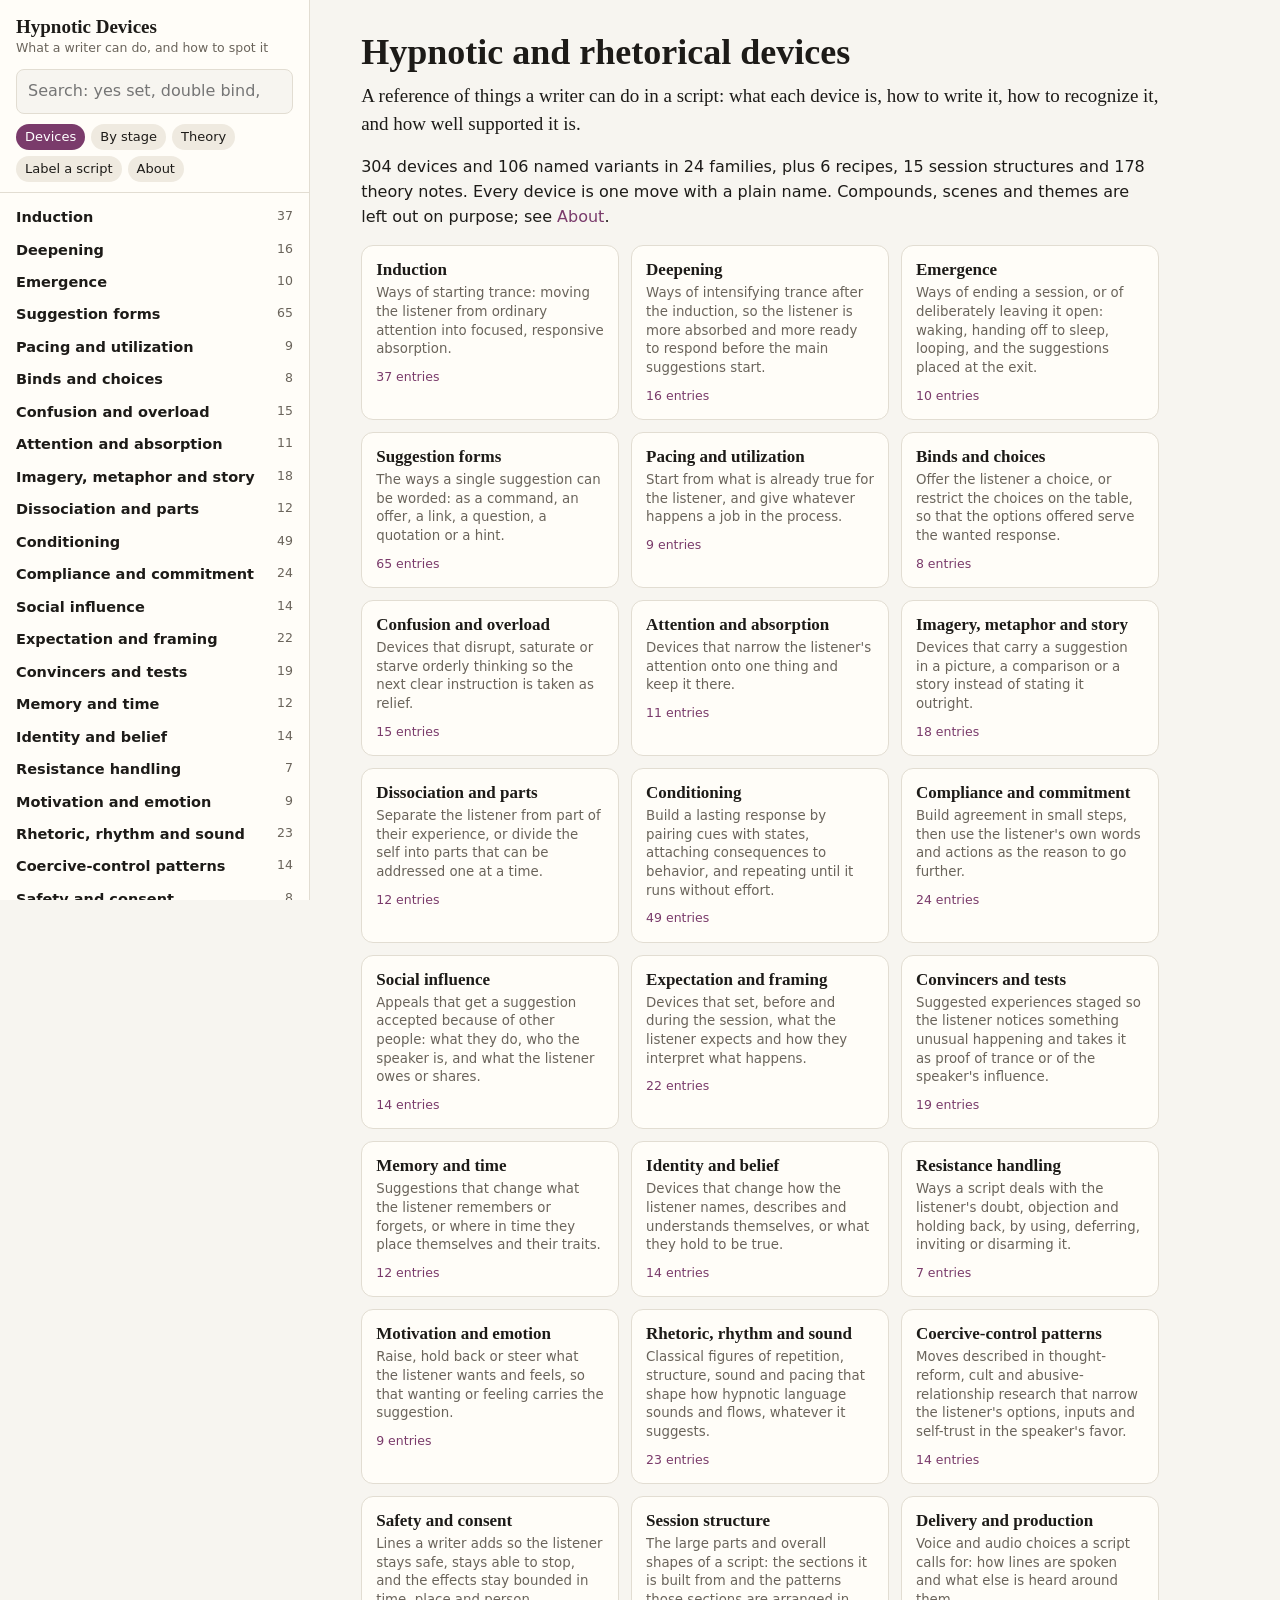
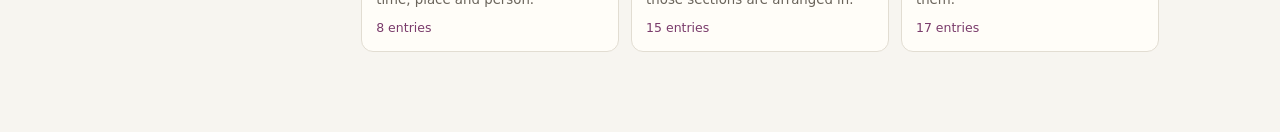
==== commit 2ef4abe8: "update: 304 devices, 106 variants" ====
--- a/index.html
+++ b/index.html
@@ -109,13 +109,16 @@
   "contested":"Contested: studied, with mixed or failed replication."};
 let D, by = {}, kids = {}, tby = {}, idx = [];
 
-fetch("canon.json").then(r => r.json()).then(d => { D = d; init(); }).catch(e => { $("#view").textContent = "Could not load canon.json: " + e; });
+// Published, the data sits next to this page. In the working repo it is in ../dist/.
+let BASE = "";
+const load = base => fetch(base + "devices.json").then(r => { if (!r.ok) throw new Error(r.status); return r.json(); }).then(d => { BASE = base; return d; });
+load("").catch(() => load("../dist/")).then(d => { D = d; init(); }).catch(e => { $("#view").textContent = "Could not load devices.json (" + e.message + "). Run python build.py, then serve the repo root and open /site/."; });
 
 function init() {
   for (const e of D.entries) { by[e.id] = e; (kids[e.parent || ""] = kids[e.parent || ""] || []).push(e); }
   for (const t of D.theory) tby[t.id] = t;
-  for (const e of D.entries) idx.push({e, name: norm(e.name), id: norm(e.id), aka: (e.aliases || []).map(norm), old: [], text: norm(e.summary + " " + (e.cues || []).join(" "))});
-  for (const t of D.theory) idx.push({t, name: norm(t.name), id: norm(t.id), aka: [], old: [], text: norm(t.summary)});
+  for (const e of D.entries) idx.push({e, name: norm(e.name), id: norm(e.id), aka: (e.aliases || []).map(norm), text: norm(e.summary + " " + (e.cues || []).join(" "))});
+  for (const t of D.theory) idx.push({t, name: norm(t.name), id: norm(t.id), aka: [], text: norm(t.summary)});
   $("#topnav").innerHTML = [["#/","Devices"],["#/stages","By stage"],["#/theory","Theory"],["#/label","Label a script"],["#/about","About"]].map(([h, l]) => `<a href="${h}">${l}</a>`).join("");
   buildTree();
   $("#q").addEventListener("input", search);
@@ -138,8 +141,7 @@
     let s = 0;
     if (r.name === q || r.id === q) s = 100; else if (r.aka.includes(q)) s = 90;
     else if (r.name.startsWith(q)) s = 80; else if (r.name.includes(q)) s = 70;
-    else if (r.aka.some(a => a.includes(q))) s = 60; else if (r.old.some(a => a.includes(q))) s = 40;
-    else if (words.every(w => (r.name + " " + r.aka.join(" ") + " " + r.text).includes(w))) s = 20;
+    else if (r.aka.some(a => a.includes(q))) s = 60; else if (words.every(w => (r.name + " " + r.aka.join(" ") + " " + r.text).includes(w))) s = 20;
     if (s) hits.push([s, r]);
   }
   hits.sort((a, b) => b[0] - a[0] || a[1].name.localeCompare(b[1].name));
@@ -161,9 +163,8 @@
 
 function entryPage(e) {
   const ch = kids[e.id] || [];
-  const u = e.usage, n = D.meta.n_scripts;
   const chList = ch.length ? `<ul class="plain">${ch.map(c => `<li><a href="#/e/${c.id}"><b>${esc(c.name)}</b></a> <span class="badge">${KIND[c.kind]}</span><small>${esc(c.summary)}</small></li>`).join("")}</ul>` : "";
-  const ev = e.evidence || {}, src = (e.origin || {}).source;
+  const ev = e.evidence || {}, src = (e.origin || {}).source, srcUrl = /^https?:\/\//.test((e.origin || {}).url || "") ? e.origin.url : null;
   let h = crumbs(e) + `<h1>${esc(e.name)}</h1><div><span class="badge k">${KIND[e.kind]}</span>` +
     (e.text_detectable && e.text_detectable !== "yes" ? `<span class="badge">${e.text_detectable === "no" ? "heard, not read" : "partly visible in text"}</span>` : "") +
     (e.stages || []).filter(s => s !== "any").map(s => `<span class="badge">${esc(s)}</span>`).join("") + `</div>`;
@@ -178,12 +179,9 @@
     h += sec("Not to be confused with", (e.not_this || []).length ? `<ul class="plain">${e.not_this.map(x => `<li>${link(x.id)}<small>${esc(x.why)}</small></li>`).join("")}</ul>` : "");
     h += sec("Named variants", chList);
     h += sec("Often used with", (e.related || []).length ? `<div class="chips">${e.related.map(r => `<a href="#/e/${r}">${esc(by[r] ? by[r].name : r)}</a>`).join("")}</div>` : "");
-    h += sec("Evidence", `<div class="ev"><b>${esc((ev.grade || "").replace("-", " "))}.</b> ${esc(ev.note || "")}${src ? `<br><span class="aka">Source: ${esc(src)}</span>` : ""}<br><span class="aka">${esc(GRADE[ev.grade] || "")}</span></div>`);
+    h += sec("Evidence", `<div class="ev"><b>${esc((ev.grade || "").replace("-", " "))}.</b> ${esc(ev.note || "")}${src ? `<br><span class="aka">Source: ${srcUrl ? `<a href="${esc(srcUrl)}" rel="noopener">${esc(src)}</a>` : esc(src)}</span>` : ""}<br><span class="aka">${esc(GRADE[ev.grade] || "")}</span></div>`);
     h += sec("Why it works", (e.why || []).length ? `<div class="chips">${e.why.filter(w => tby[w]).map(w => `<a href="#/t/${w}">${esc(tby[w].name)}</a>`).join("")}</div>` : "");
     if (e.consent_note) h += sec("Consent", `<div class="note">${esc(e.consent_note)}</div>`);
-    if (u) h += sec("In the script corpus", `<p>Seen in about ${u.scripts} of ${n} annotated scripts (${Math.round(100 * u.scripts / n)}%). ${D.meta.usage_source === "relabel" ? "Counts come from labeling a private script collection against this catalog." : "Counts are projected from an older set of labels."} They show what writers do, not what works.</p>` +
-      (u.with && u.with.length ? `<p class="aka">Tends to appear with: ${u.with.map(w => link(w[0])).join(", ")}</p>` : "") +
-      (u.next && u.next.length ? `<p class="aka">Often followed by: ${u.next.map(w => link(w[0])).join(", ")}</p>` : ""));
   }
   h += `<details class="fold"><summary>Label id</summary><p><code>${esc(e.id)}</code></p></details>`;
   return h;
@@ -192,7 +190,7 @@
   const st = {E: "Empirical construct", T: "Theoretical framework", P: "Practitioner vocabulary"}[t.status] || t.status;
   const used = D.entries.filter(e => (e.why || []).includes(t.id));
   return `<div class="crumb"><a href="#/theory">Theory</a> / ${esc(t.section)}</div><h1>${esc(t.name)}</h1><div><span class="badge k">Theory</span><span class="badge">${st}</span></div>
-    <p class="lead">${esc(t.summary)}</p><p>${esc(t.claim)}</p>${sec("How well supported", `<p>${esc(t.evidence_note)}</p>${t.source ? `<p class="aka">Source: ${esc(t.source)}</p>` : ""}`)}
+    <p class="lead">${esc(t.summary)}</p><p>${esc(t.claim)}</p>${sec("How well supported", `<p>${esc(t.evidence_note)}</p>${t.source ? `<p class="aka">Source: ${/^https?:\/\//.test(t.source_url || "") ? `<a href="${esc(t.source_url)}" rel="noopener">${esc(t.source)}</a>` : esc(t.source)}</p>` : ""}`)}
     ${sec("For writers", `<p>${esc(t.writer_takeaway)}</p>`)}${sec("Devices it helps explain", used.length ? `<div class="chips">${used.map(e => `<a href="#/e/${e.id}">${esc(e.name)}</a>`).join("")}</div>` : "")}`;
 }
 function home() {
@@ -216,20 +214,17 @@
     Object.keys(g).map(s => `<h2>${esc(s)}</h2><ul class="plain">${g[s].map(t => `<li><a href="#/t/${t.id}"><b>${esc(t.name)}</b></a> <span class="badge">${t.status}</span><small>${esc(t.summary)}</small></li>`).join("")}</ul>`).join("");
 }
 function about() {
-  const d = D.meta.legacy_dispositions || {}, tot = Object.values(d).reduce((a, b) => a + b, 0);
-  const lab = {alias: "Same device under a coined name (folded into a device here)", compound: "Two or more devices used together", plot: "A scene or storyline", theme: "Content being suggested, not a device", structure: "Session-scale shape", theory: "An explanation, moved to Theory", operator_practice: "Done outside the script text", new_unit: "Admitted as a new device", new_variant: "Admitted as a new variant", junk: "Dropped"};
   return `<h1>About this reference</h1><p class="lead">A device is listed here only if it is one move, has a plain name, works whatever the theme, and can be pointed at in the text.</p>
   <h2>Kinds of entry</h2><table><tr><td><b>Device</b></td><td>One thing a writer does.</td></tr><tr><td><b>Variant</b></td><td>A named, narrower form of one device. A yes set is a variant of the compliance ladder.</td></tr><tr><td><b>Recipe</b></td><td>A named, ordered combination of devices.</td></tr><tr><td><b>Structure</b></td><td>A session-scale part or shape. Where devices go.</td></tr><tr><td><b>Delivery</b></td><td>A voice or audio choice: heard, not read.</td></tr><tr><td><b>Theory</b></td><td>Why devices work. Not labelable.</td></tr></table>
   <h2>Evidence grades</h2><table>${Object.entries(GRADE).map(([k, v]) => `<tr><td><b>${k.replace("-", " ")}</b></td><td>${esc(v.split(": ")[1])}</td></tr>`).join("")}</table><p class="aka">A grade rates what is known about the device. It is never a promise that a line will work on a given listener.</p>
-  ${tot ? `<h2>What happened to the earlier edition</h2><p>The previous edition listed ${tot} entries, many of them combinations or scenes under invented names. Each was reviewed against the tests above.</p><table>${Object.entries(d).sort((a, b) => b[1] - a[1]).map(([k, v]) => `<tr><td>${v}</td><td>${esc(lab[k] || k)}</td></tr>`).join("")}</table>` : ""}
   <h2>Consent</h2><p>This is a reference for consensual hypnosis and for recognizing influence. Entries that depend on the listener not noticing, that persist after a session, or that come from coercive-control research carry a consent note. Used on someone who has not agreed, those are abuse.</p>
   <h2>Licence</h2><p>Content: CC BY-SA 4.0.</p>`;
 }
 function labelPage() {
   return `<h1>Label a script</h1><p class="lead">The catalog is built so an agent or a person can mark up a script device by device.</p>
-  <p>Give a labeling agent <a href="catalog.md">catalog.md</a> (or <a href="catalog.json">catalog.json</a>) and the script. For each span it should return the line range, the exact quote, the device id, a confidence, and one sentence saying which cue it matched. A variant label also counts as its parent. Spans may overlap: a single line can be a presupposition inside a yes set.</p>
+  <p>Give a labeling agent <a href="${BASE}catalog.md">catalog.md</a> (or <a href="${BASE}catalog.json">catalog.json</a>) and the script. For each span it should return the line range, the exact quote, the device id, a confidence, and one sentence saying which cue it matched. A variant label also counts as its parent. Spans may overlap: a single line can be a presupposition inside a yes set.</p>
   <h2>Rules that keep labels honest</h2><ul><li>Label only what is in the wording. Themes and plot are not devices.</li><li>Use the most specific id that fits; fall back to the parent when unsure.</li><li>Quote exactly, so a checker can find the span.</li><li>If nothing fits, say so. Do not stretch a device to cover a line.</li></ul>
-  <p>Files: <a href="catalog.md">catalog.md</a>, <a href="catalog.json">catalog.json</a>, <a href="canon.json">canon.json</a> (everything), <a href="book.md">book.md</a> (long form).</p>`;
+  <p>Files: <a href="${BASE}catalog.md">catalog.md</a>, <a href="${BASE}catalog.json">catalog.json</a>, <a href="${BASE}devices.json">devices.json</a> (everything), <a href="${BASE}book.md">book.md</a> (long form).</p>`;
 }
 function route() {
   const p = decodeURIComponent(location.hash.replace(/^#\/?/, "")).split("/");
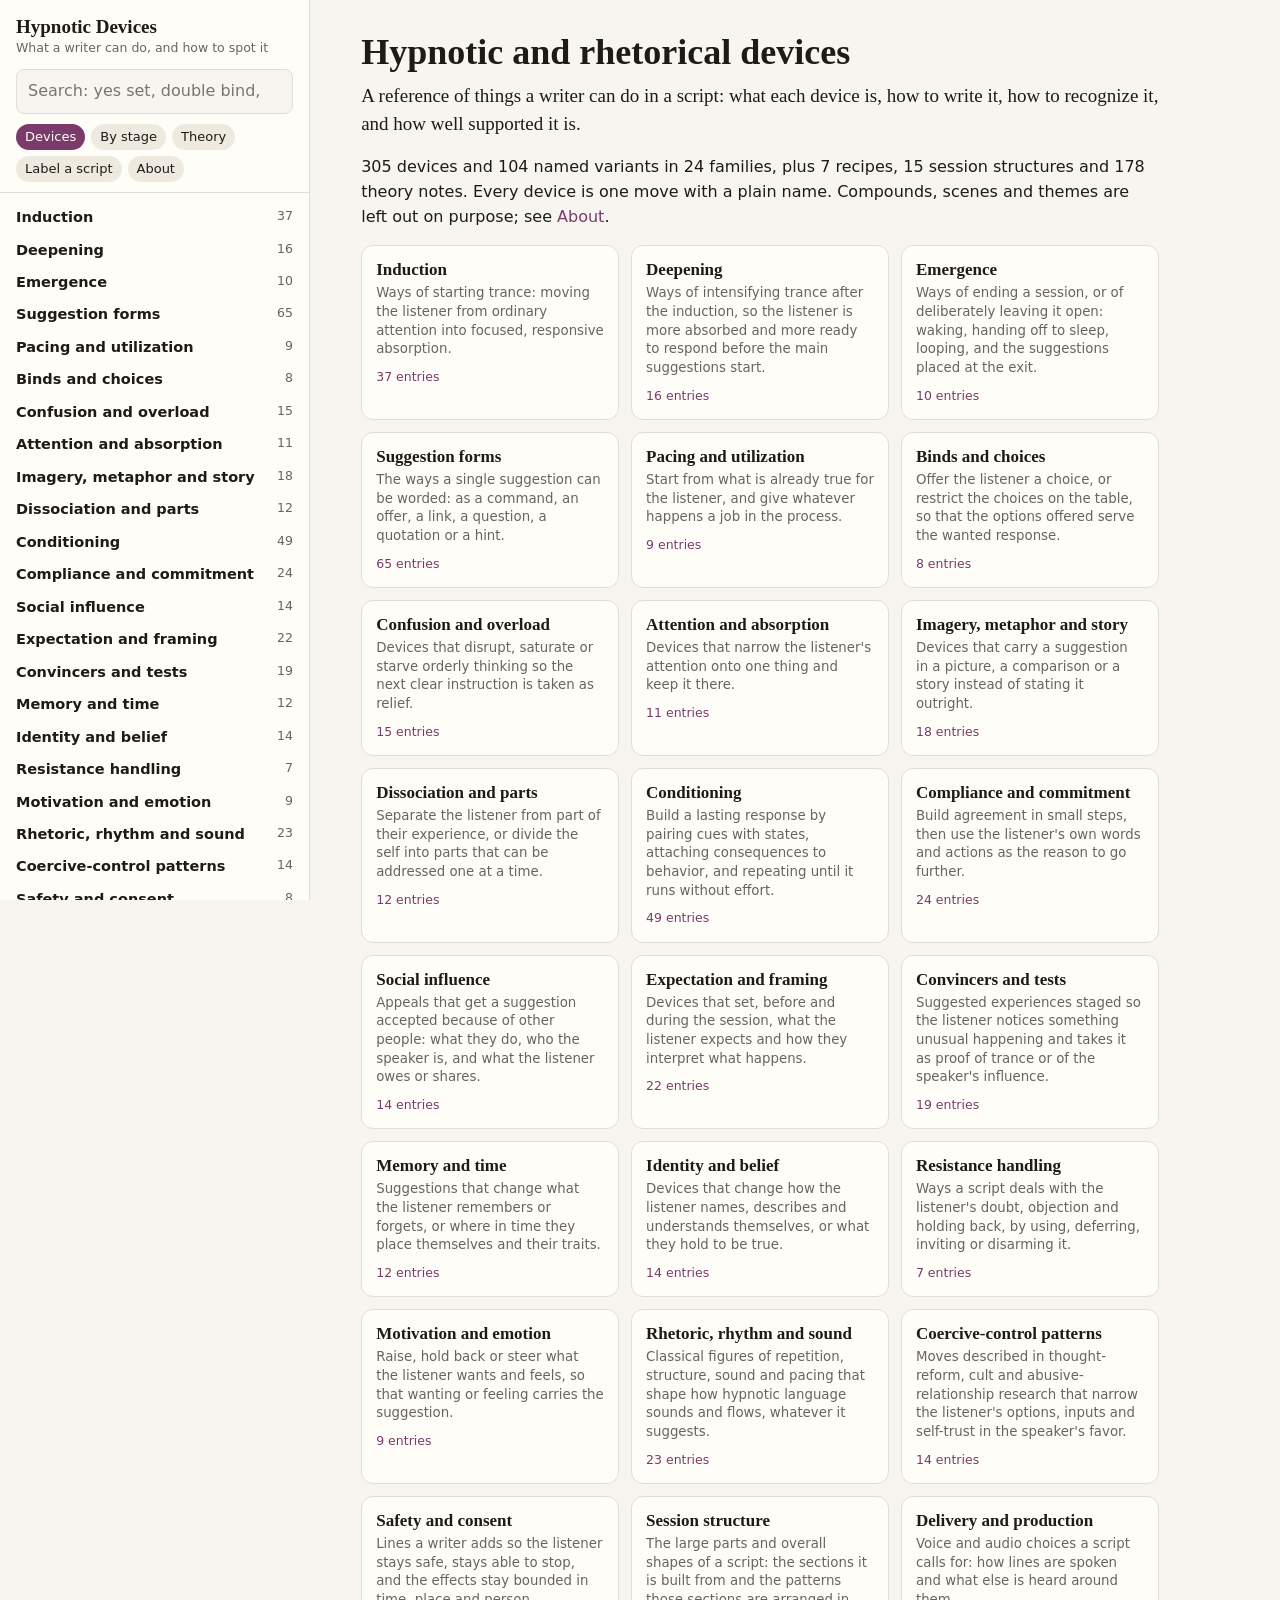
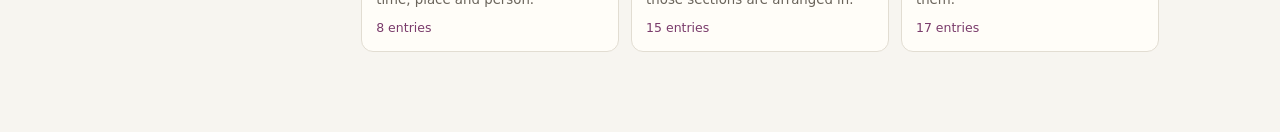
==== commit 29148866: "update: 305 devices, 104 variants" ====
--- a/index.html
+++ b/index.html
@@ -112,13 +112,13 @@
 // Published, the data sits next to this page. In the working repo it is in ../dist/.
 let BASE = "";
 const load = base => fetch(base + "devices.json").then(r => { if (!r.ok) throw new Error(r.status); return r.json(); }).then(d => { BASE = base; return d; });
-load("").catch(() => load("../dist/")).then(d => { D = d; init(); }).catch(e => { $("#view").textContent = "Could not load devices.json (" + e.message + "). Run python build.py, then serve the repo root and open /site/."; });
+load("").catch(() => load("../dist/")).then(d => { D = d; init(); }).catch(e => { $("#view").textContent = "Could not load devices.json (" + e.message + "). Reload the page to try again."; });
 
 function init() {
   for (const e of D.entries) { by[e.id] = e; (kids[e.parent || ""] = kids[e.parent || ""] || []).push(e); }
   for (const t of D.theory) tby[t.id] = t;
-  for (const e of D.entries) idx.push({e, name: norm(e.name), id: norm(e.id), aka: (e.aliases || []).map(norm), text: norm(e.summary + " " + (e.cues || []).join(" "))});
-  for (const t of D.theory) idx.push({t, name: norm(t.name), id: norm(t.id), aka: [], text: norm(t.summary)});
+  for (const e of D.entries) idx.push({e, name: norm(e.name), id: norm(e.id), aka: (e.aliases || []).map(norm), text: norm(e.summary + " " + (e.cues || []).join(" ")), more: norm([e.definition, e.how_to, e.why, (e.evidence || {}).note, ...(e.not_this || []).map(n => n.why)].filter(Boolean).join(" "))});
+  for (const t of D.theory) idx.push({t, name: norm(t.name), id: norm(t.id), aka: [], text: norm(t.summary), more: norm([t.claim, t.evidence_note, t.writer_takeaway].filter(Boolean).join(" "))});
   $("#topnav").innerHTML = [["#/","Devices"],["#/stages","By stage"],["#/theory","Theory"],["#/label","Label a script"],["#/about","About"]].map(([h, l]) => `<a href="${h}">${l}</a>`).join("");
   buildTree();
   $("#q").addEventListener("input", search);
@@ -142,6 +142,7 @@
     if (r.name === q || r.id === q) s = 100; else if (r.aka.includes(q)) s = 90;
     else if (r.name.startsWith(q)) s = 80; else if (r.name.includes(q)) s = 70;
     else if (r.aka.some(a => a.includes(q))) s = 60; else if (words.every(w => (r.name + " " + r.aka.join(" ") + " " + r.text).includes(w))) s = 20;
+    else if (words.every(w => (r.name + " " + r.aka.join(" ") + " " + r.text + " " + r.more).includes(w))) s = 10;
     if (s) hits.push([s, r]);
   }
   hits.sort((a, b) => b[0] - a[0] || a[1].name.localeCompare(b[1].name));
@@ -200,10 +201,12 @@
   <div class="cards">${(kids[""] || []).map(f => `<a class="card" href="#/e/${f.id}"><b>${esc(f.name)}</b><small>${esc(f.summary)}</small><span class="n">${count(f)} entries</span></a>`).join("")}</div>`;
 }
 // A device tagged for most stages belongs to none in particular; list it only where it is specific.
-const atStage = (e, s) => e.kind !== "family" && (e.stages || []).includes(s) && (e.stages || []).length <= 2;
+const wide = e => (e.stages || []).length > 2 || (e.stages || []).includes("any");
+const atStage = (e, s) => e.kind !== "family" && (s === "throughout" ? wide(e) : (e.stages || []).includes(s) && !wide(e));
+const STAGE_PAGES = STAGES.concat([["throughout","Throughout the session"]]);
 function stagesPage(s) {
-  if (!s) return `<h1>By stage</h1><p class="lead">Devices that belong to one or two stages of a session. Devices used throughout are left out here.</p><div class="cards">${STAGES.map(([id, l]) => `<a class="card" href="#/stages/${id}"><b>${l}</b><span class="n">${D.entries.filter(e => atStage(e, id)).length} entries</span></a>`).join("")}</div>`;
-  const lab = (STAGES.find(x => x[0] === s) || [s, s])[1];
+  if (!s) return `<h1>By stage</h1><p class="lead">Devices that belong to one or two stages of a session are listed under those stages. Devices that work at most points are listed under Throughout the session.</p><div class="cards">${STAGE_PAGES.map(([id, l]) => `<a class="card" href="#/stages/${id}"><b>${l}</b><span class="n">${D.entries.filter(e => atStage(e, id)).length} entries</span></a>`).join("")}</div>`;
+  const lab = (STAGE_PAGES.find(x => x[0] === s) || [s, s])[1];
   const list = D.entries.filter(e => atStage(e, s));
   const g = {}; for (const e of list) (g[e.family] = g[e.family] || []).push(e);
   return `<div class="crumb"><a href="#/stages">By stage</a></div><h1>${esc(lab)}</h1>` + Object.keys(g).map(f => `<h2>${esc(by[f].name)}</h2><ul class="plain">${g[f].map(e => `<li>${link(e.id)} <span class="badge">${KIND[e.kind]}</span><small>${esc(e.summary)}</small></li>`).join("")}</ul>`).join("");
